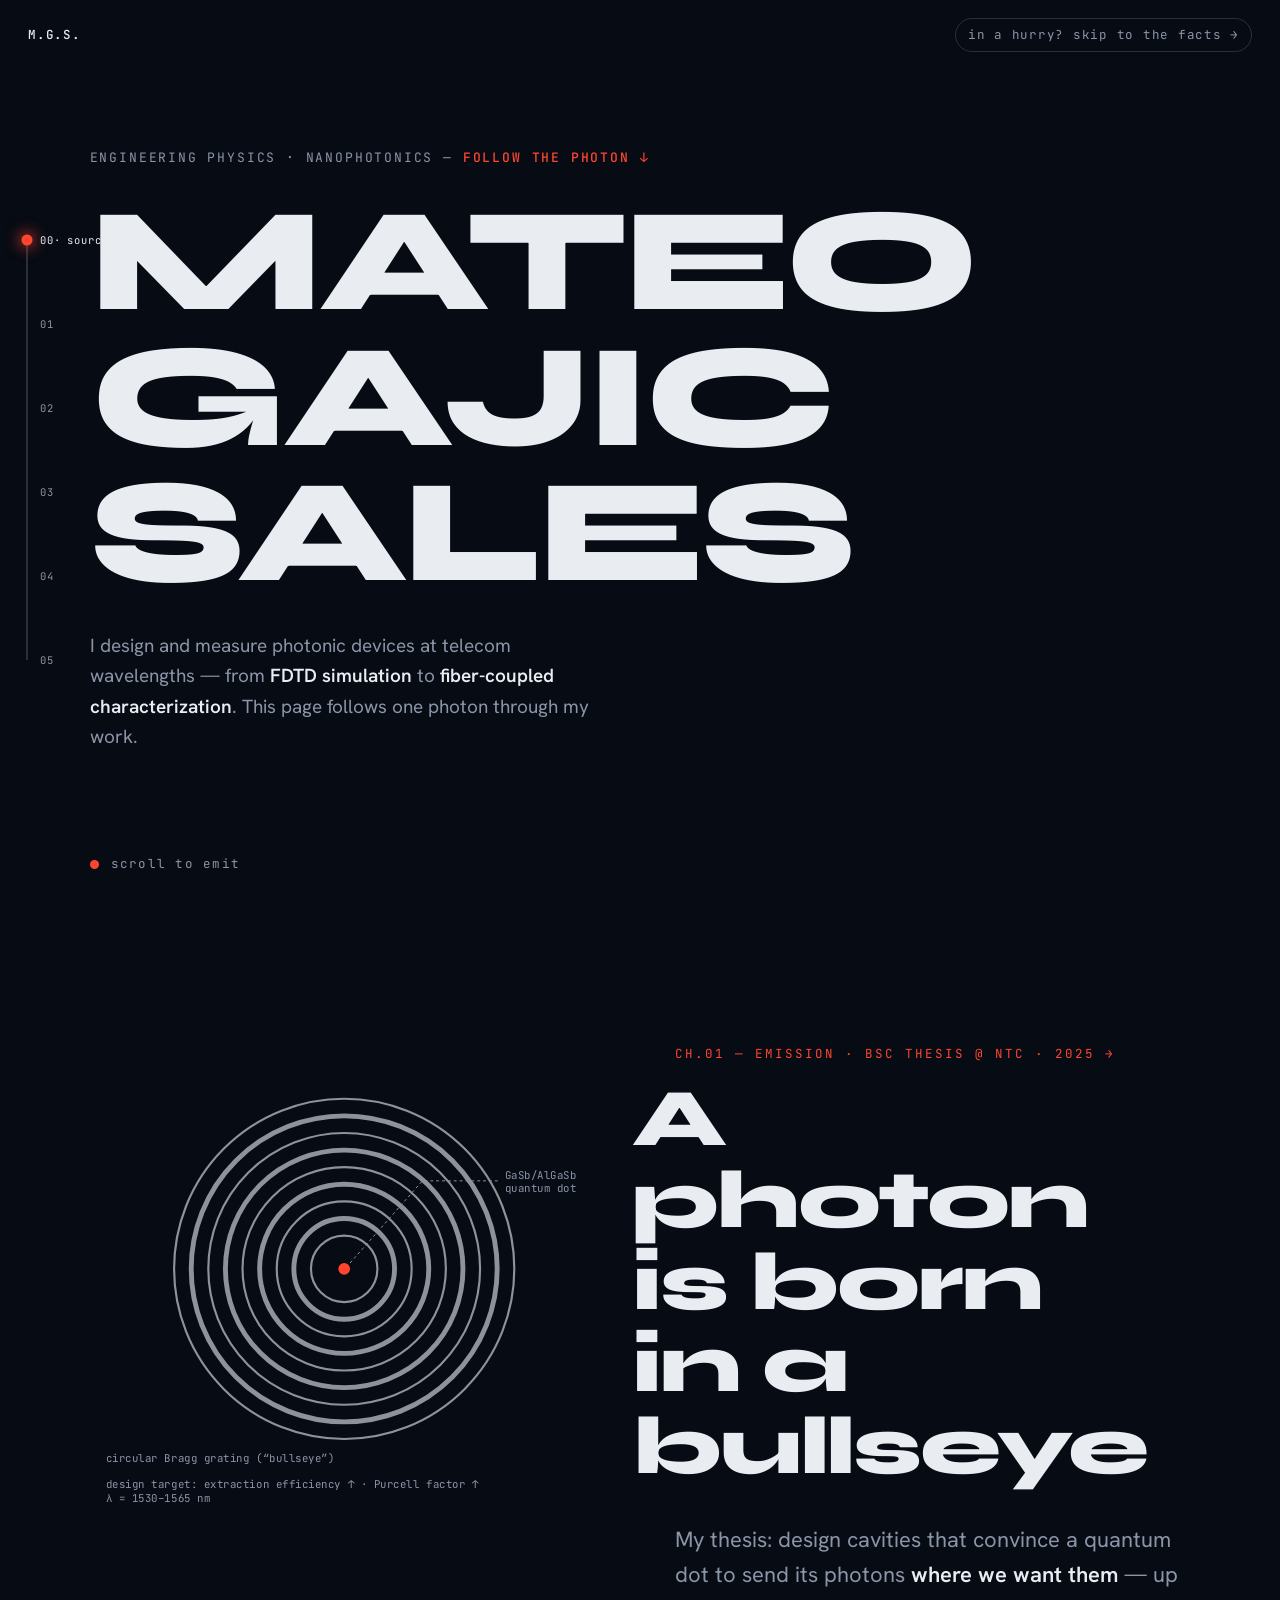
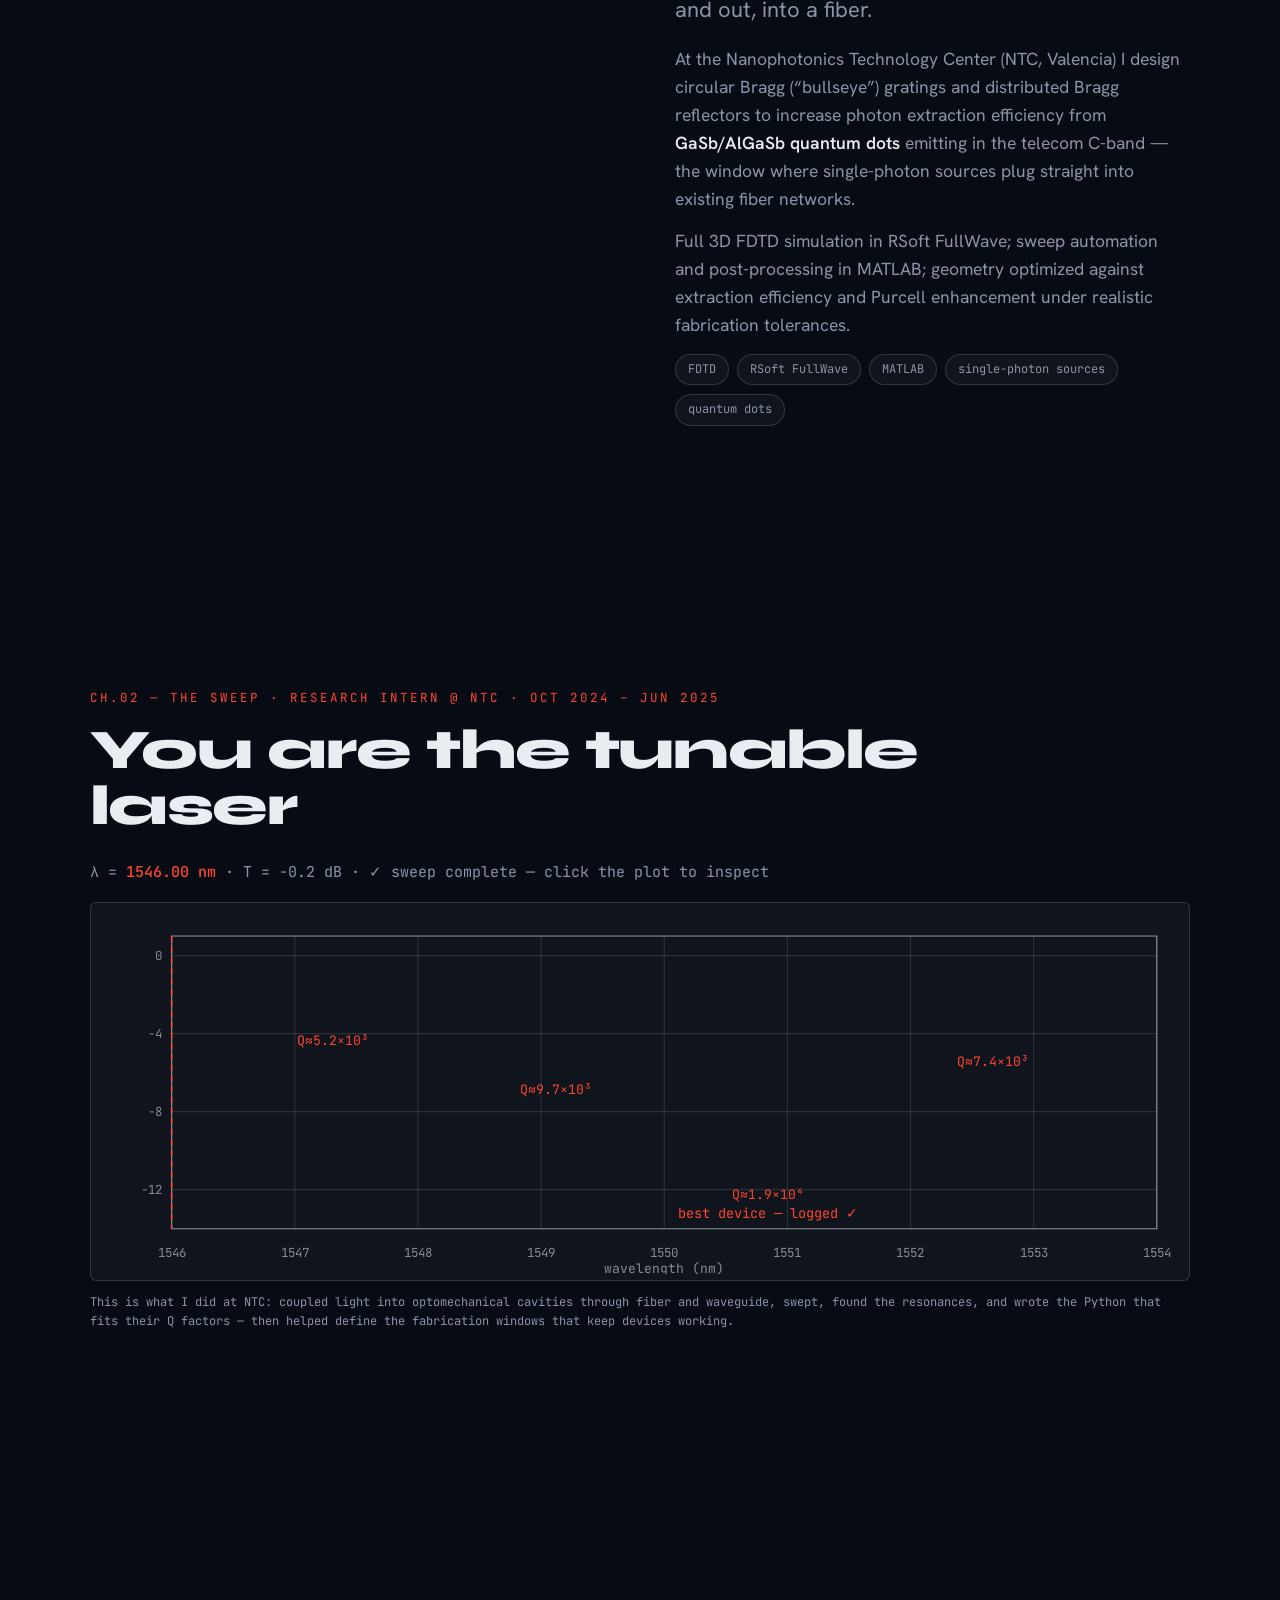
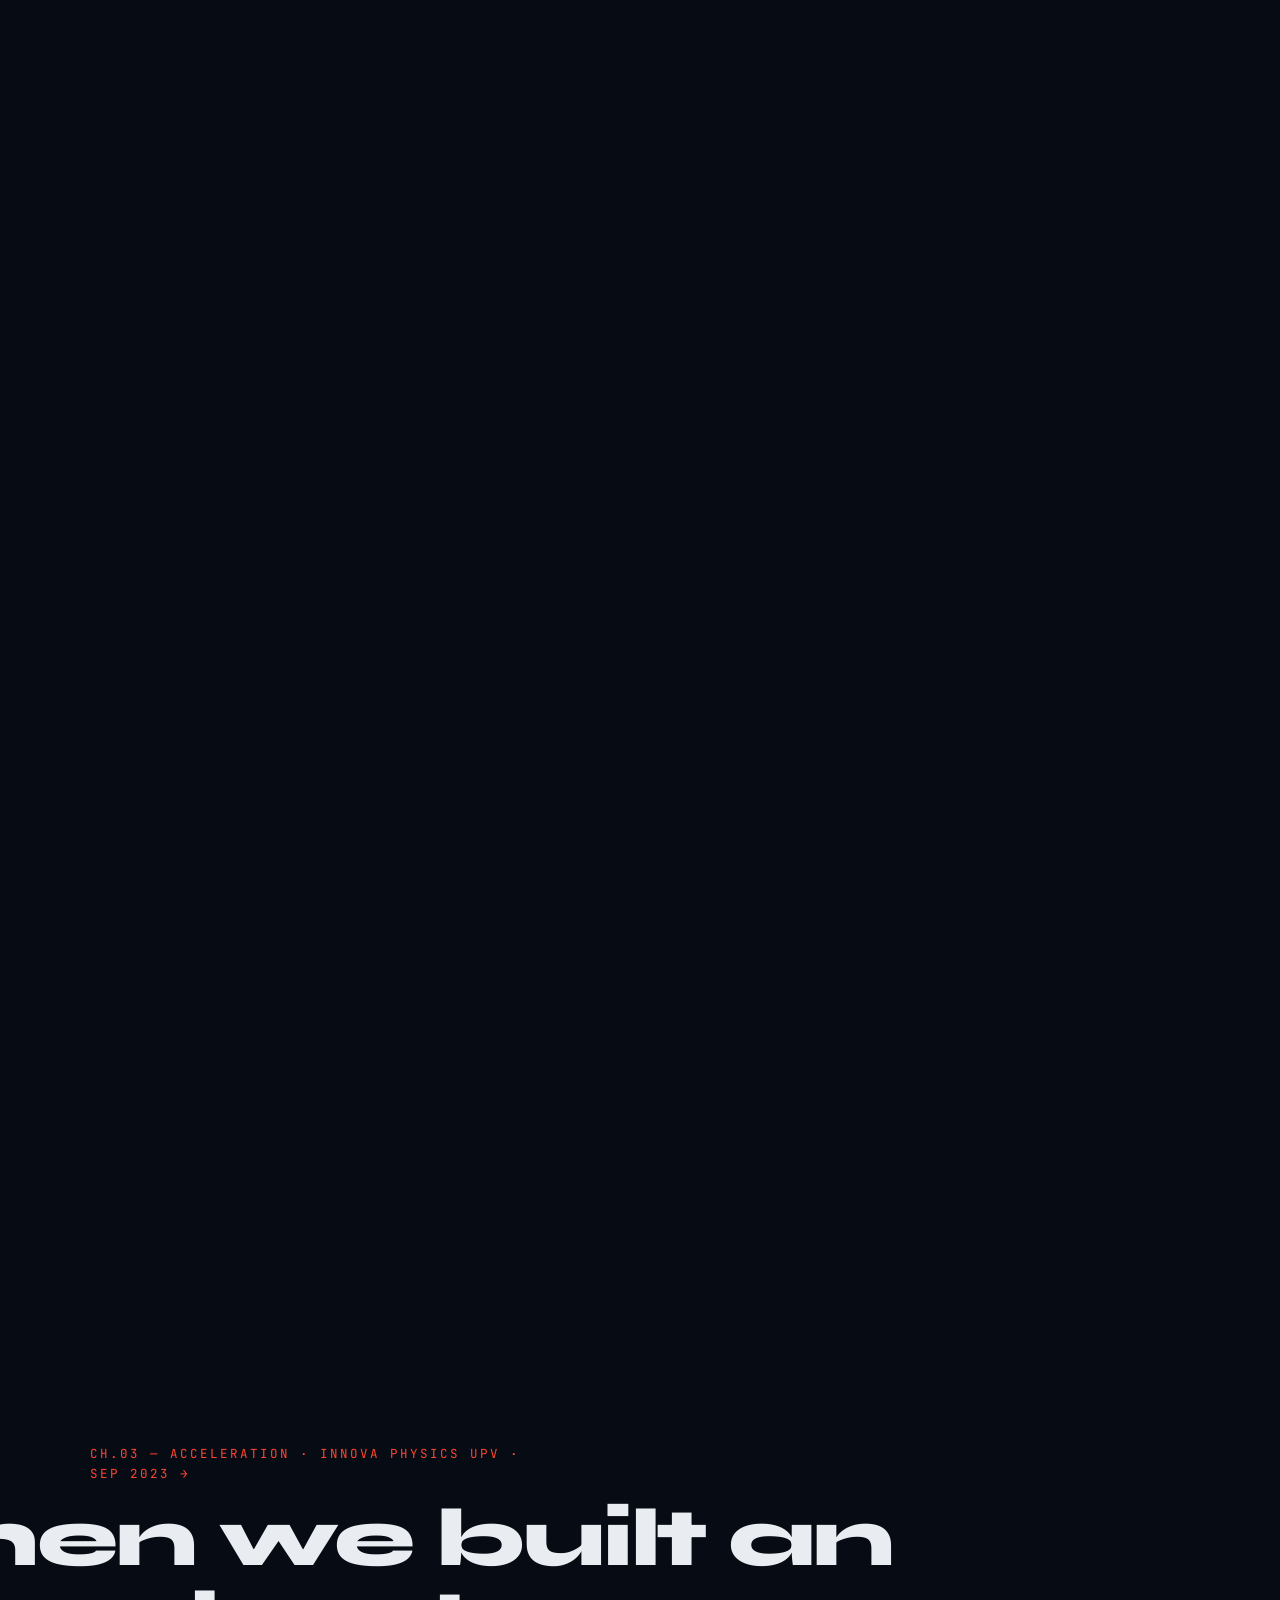
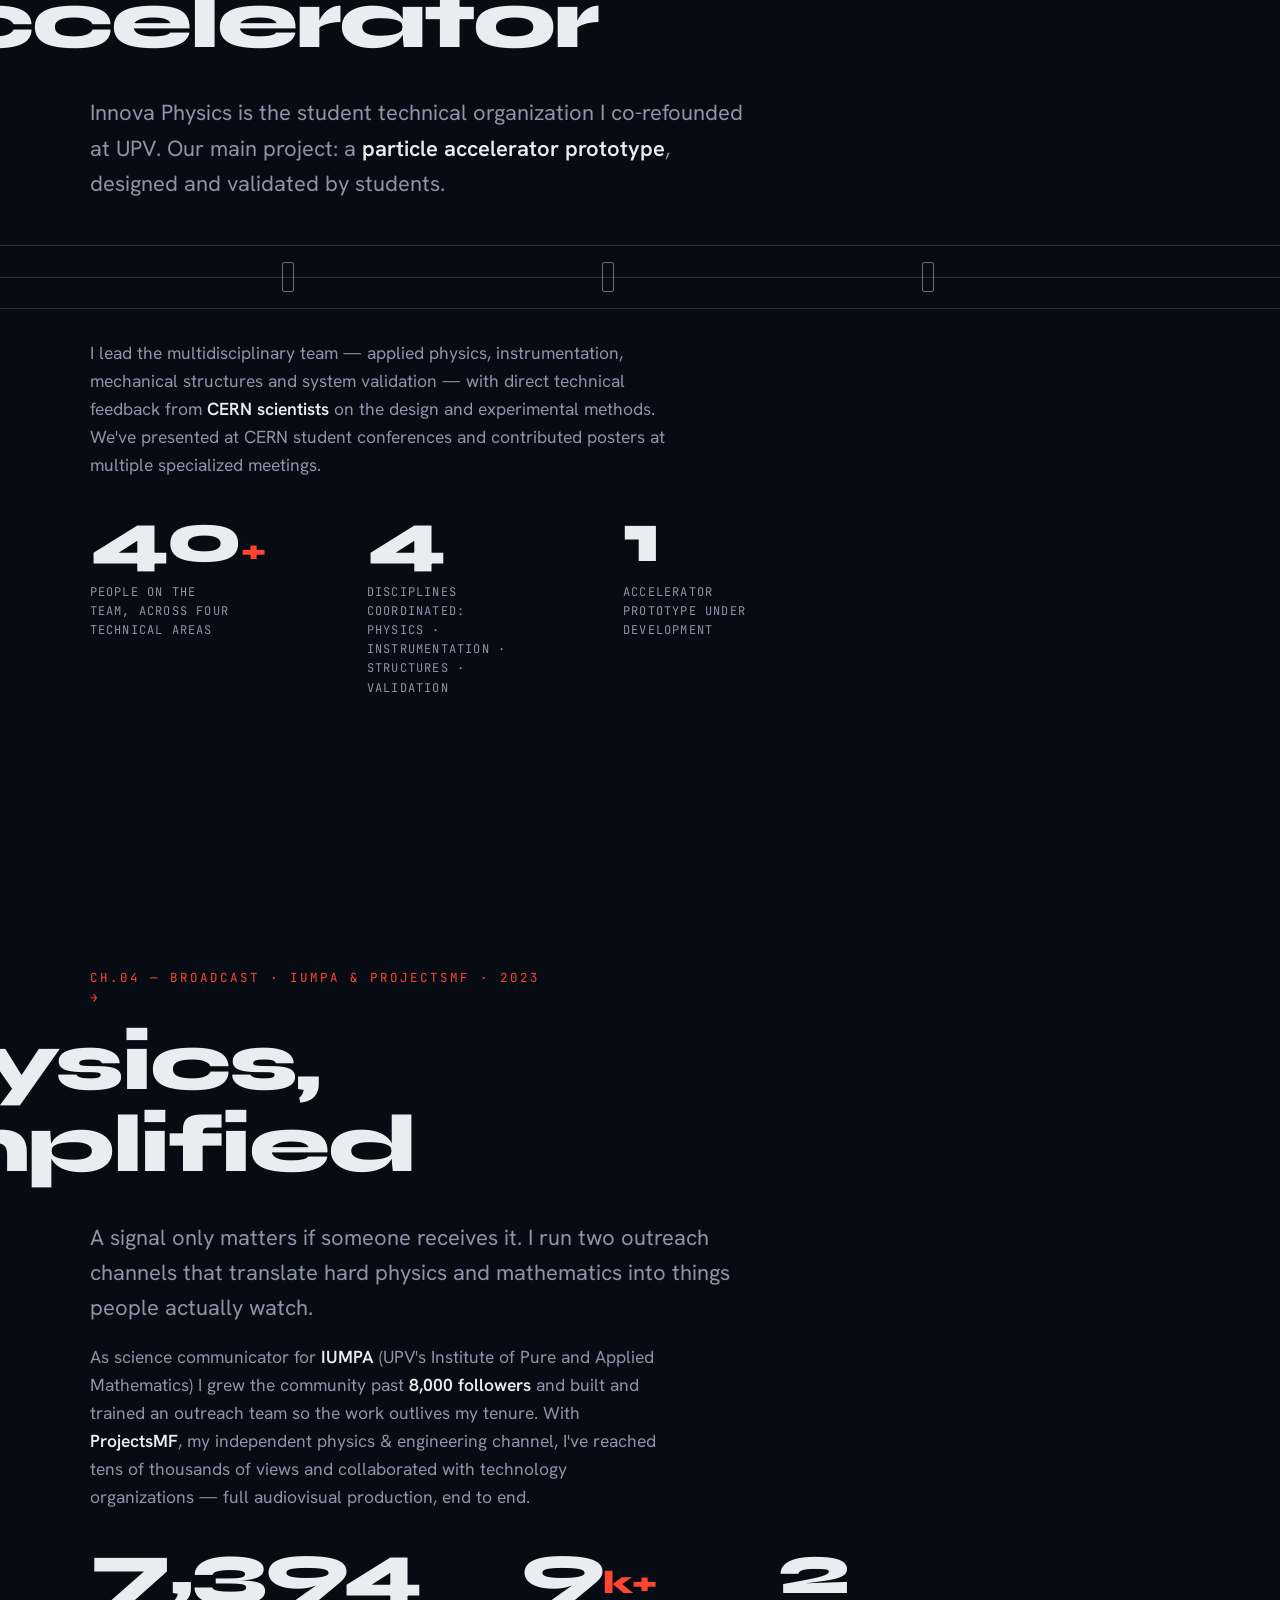
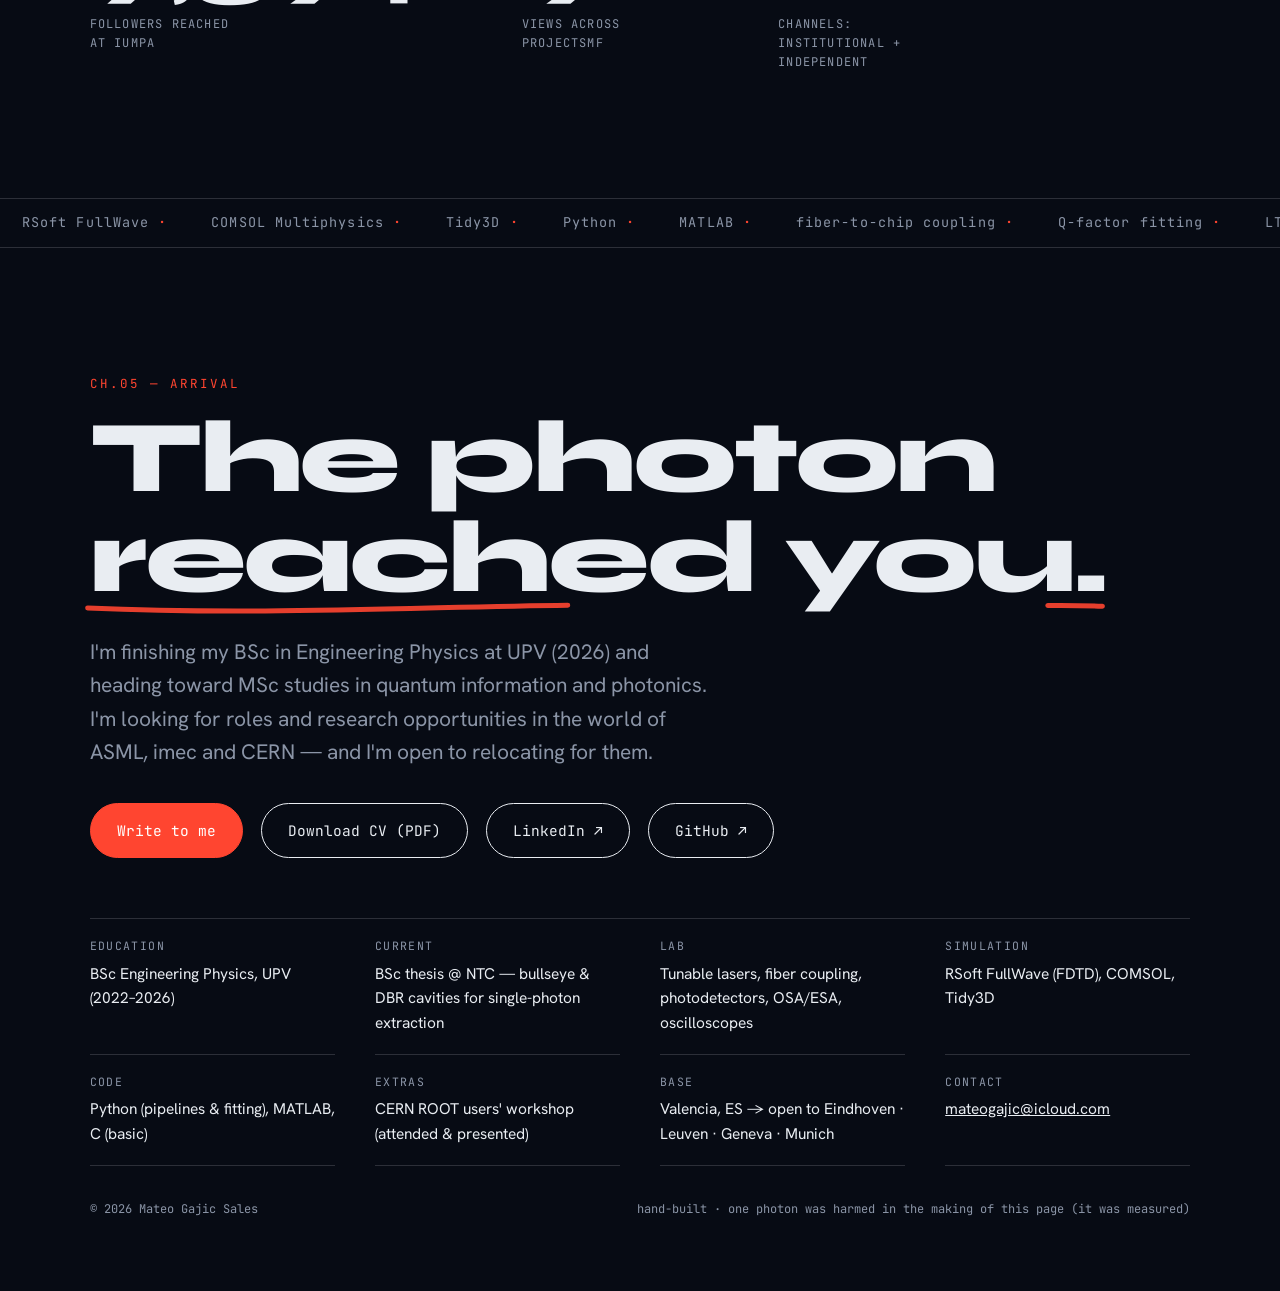
==== index.html @ 1c0eb789 "Add files via upload" ====
<!DOCTYPE html>
<html lang="en">
<head>
<meta charset="UTF-8">
<meta name="viewport" content="width=device-width, initial-scale=1.0">
<title>Mateo Gajic Sales — Follow the photon</title>
<meta name="description" content="Engineering Physics · Nanophotonics. A scroll journey through single-photon sources, optomechanical cavities and a student-built particle accelerator.">
<!-- hand-built by Mateo Gajic Sales. reading the source? hello — mateogajic@icloud.com -->
<meta name="theme-color" content="#070B14">
<!-- domain set to mateogajic.github.io. TODO: still need an og.png (1200x630) at the site root -->
<link rel="canonical" href="https://mateogajic.github.io/">
<meta property="og:title" content="Mateo Gajic Sales — Engineering Physics · Nanophotonics">
<meta property="og:description" content="Follow one photon through my work: single-photon sources at telecom wavelengths, optomechanical cavity characterization, and a student-built particle accelerator.">
<meta property="og:type" content="website">
<meta property="og:url" content="https://mateogajic.github.io/">
<meta property="og:image" content="https://mateogajic.github.io/og.png">
<meta name="twitter:card" content="summary_large_image">
<link rel="icon" href="data:image/svg+xml,%3Csvg xmlns='http://www.w3.org/2000/svg' viewBox='0 0 32 32'%3E%3Ccircle cx='16' cy='16' r='14' fill='none' stroke='%23FF4530' stroke-width='2'/%3E%3Ccircle cx='16' cy='16' r='8.5' fill='none' stroke='%23FF4530' stroke-width='2'/%3E%3Ccircle cx='16' cy='16' r='3' fill='%23FF4530'/%3E%3C/svg%3E">
<script type="application/ld+json">
{
  "@context": "https://schema.org",
  "@type": "Person",
  "name": "Mateo Gajic Sales",
  "jobTitle": "Engineering Physics student — Nanophotonics",
  "email": "mailto:mateogajic@icloud.com",
  "url": "https://mateogajic.github.io/",
  "address": {"@type": "PostalAddress", "addressLocality": "Valencia", "addressCountry": "ES"},
  "alumniOf": {"@type": "CollegeOrUniversity", "name": "Universitat Politècnica de València"},
  "affiliation": {"@type": "Organization", "name": "Nanophotonics Technology Center (NTC)"},
  "knowsAbout": ["nanophotonics", "single-photon sources", "FDTD simulation", "optomechanics", "quantum dots", "fiber optics"]
}
</script>
<link rel="preconnect" href="https://fonts.googleapis.com">
<link rel="preconnect" href="https://fonts.gstatic.com" crossorigin>
<link href="https://fonts.googleapis.com/css2?family=Syne:wght@500;700;800&family=Hanken+Grotesk:ital,wght@0,300;0,400;0,500;0,600;1,400&family=JetBrains+Mono:ital,wght@0,400;0,500;1,400&display=swap" rel="stylesheet">
<style>
:root{
  --display:'Syne',sans-serif;
  --body:'Hanken Grotesk',sans-serif;
  --mono:'JetBrains Mono',monospace;
  --ease:cubic-bezier(.22,.8,.24,1);
}
body{
  --bg:#070B14; --fg:#E9EDF2; --muted:#8B95A7;
  --accent:#FF4530; --wave:#6E93B8;
  --line:rgba(233,237,242,.16); --card:rgba(233,237,242,.04);
}
body[data-theme="light"]{
  --bg:#EDF0F3; --fg:#10141C; --muted:#5A6472;
  --accent:#E03A24; --wave:#22506E;
  --line:rgba(16,20,28,.16); --card:rgba(16,20,28,.035);
}
*{margin:0;padding:0;box-sizing:border-box}
html{scroll-behavior:smooth}
body{
  font-family:var(--body);
  background:var(--bg); color:var(--fg);
  font-size:17.5px; line-height:1.6;
  transition:background-color .9s ease, color .9s ease;
  overflow-x:hidden;
  -webkit-font-smoothing:antialiased;
}
::selection{background:var(--accent);color:#fff}
a{color:inherit}
:focus-visible{outline:2px solid var(--accent);outline-offset:3px;border-radius:2px}
.mono{font-family:var(--mono)}

/* ---------- fixed chrome ---------- */
.topbar{
  position:fixed;inset:0 0 auto 0;z-index:50;
  display:flex;justify-content:space-between;align-items:center;
  padding:18px 28px;
  font-family:var(--mono);font-size:12.5px;letter-spacing:.06em;
  mix-blend-mode:normal;
}
.topbar a{text-decoration:none;color:var(--muted)}
.topbar a:hover{color:var(--accent)}
.topbar .brand{color:var(--fg);font-weight:500}
.topbar .hurry{border:1px solid var(--line);padding:6px 12px;border-radius:99px;transition:border-color .3s}
.topbar .hurry:hover{border-color:var(--accent)}

/* photon progress rail */
.rail{
  position:fixed;left:26px;top:50%;transform:translateY(-50%);
  z-index:40;height:min(52vh,420px);width:2px;
  background:var(--line);
}
.rail .fill{position:absolute;top:0;left:0;width:100%;height:0%;background:var(--accent)}
.rail .photon{
  position:absolute;left:50%;top:0%;
  width:11px;height:11px;border-radius:50%;
  background:var(--accent);
  transform:translate(-50%,-50%);
  box-shadow:0 0 14px 3px color-mix(in srgb,var(--accent) 60%,transparent);
}
.rail .tick{
  position:absolute;left:14px;transform:translateY(-50%);
  font-family:var(--mono);font-size:10.5px;color:var(--muted);
  letter-spacing:.08em;white-space:nowrap;
  transition:color .3s;
  pointer-events:auto;
  display:flex;align-items:baseline;
}
.rail .tick .tick-label{
  display:inline-block;max-width:0;overflow:hidden;opacity:0;
  transition:max-width .35s var(--ease), opacity .25s;
}
.rail .tick:hover .tick-label,
.rail .tick.on .tick-label{max-width:170px;opacity:1}
.rail .tick.on{color:var(--fg)}
@media (max-width:900px){.rail{display:none}}

/* ---------- hero ---------- */
.hero{position:relative;min-height:100svh;display:flex;flex-direction:column;justify-content:center;overflow:hidden}
#waves{
  position:absolute;inset:0;width:100%;height:100%;display:block;
  -webkit-mask-image: radial-gradient(ellipse 62% 58% at 50% 44%, #000 22%, transparent 92%);
  mask-image: radial-gradient(ellipse 62% 58% at 50% 44%, #000 22%, transparent 92%);
}
.hero-inner{position:relative;z-index:2;padding:0 7vw;pointer-events:none}
.hero .eyebrow{
  font-family:var(--mono);font-size:13px;letter-spacing:.14em;text-transform:uppercase;
  color:var(--muted);padding-bottom:26px;
}
.hero .eyebrow b{color:var(--accent);font-weight:500}
.big-name{
  font-family:var(--display);font-weight:800;
  font-size:clamp(52px,11.5vw,168px);
  line-height:.92;letter-spacing:-.03em;
  text-transform:uppercase;
}
.big-name .word{display:block;overflow:hidden}
.big-name .word span{display:inline-block}
.marked{position:relative;display:inline-block}
.marked .mark{
  position:absolute;left:-1.5%;bottom:-0.1em;width:103%;height:0.26em;
  overflow:visible;pointer-events:none;
}
.marked .mark path{
  fill:none;stroke:var(--accent);stroke-width:5;stroke-linecap:round;stroke-linejoin:round;
  opacity:.9;
  stroke-dasharray:480;stroke-dashoffset:480;
  transition:stroke-dashoffset 1s var(--ease);
  vector-effect:non-scaling-stroke;
}
.marked.show .mark path{stroke-dashoffset:0}
@media (prefers-reduced-motion:reduce){
  .marked .mark path{transition:none;stroke-dashoffset:0}
}
.hero .sub{
  padding-top:30px;max-width:46ch;color:var(--muted);font-size:clamp(16px,1.6vw,19px);
  font-weight:400;
}
.hero .sub b{color:var(--fg);font-weight:600}
.scroll-cue{
  position:absolute;bottom:26px;left:7vw;z-index:2;
  font-family:var(--mono);font-size:12.5px;letter-spacing:.1em;color:var(--muted);
  display:flex;align-items:center;gap:12px;
}
.scroll-cue .pulse{width:9px;height:9px;border-radius:50%;background:var(--accent)}
@media (prefers-reduced-motion:no-preference){
  .big-name .word span{transform:translateY(115%) rotate(2deg);animation:riseup 1s var(--ease) forwards}
  .big-name .w2 span{animation-delay:.12s}
  .big-name .w3 span{animation-delay:.24s}
  @keyframes riseup{to{transform:none}}
  .hero .eyebrow,.hero .sub,.scroll-cue{opacity:0;animation:fadein 1s .55s ease forwards}
  @keyframes fadein{to{opacity:1}}
  .scroll-cue .pulse{animation:blink 1.6s ease infinite}
  @keyframes blink{0%,100%{opacity:1}50%{opacity:.25}}
}

/* ---------- chapters ---------- */
.chapter{position:relative;padding:16vh 7vw 14vh}
.chapter .eyebrow{
  font-family:var(--mono);font-size:12.5px;letter-spacing:.16em;text-transform:uppercase;
  color:var(--accent);padding-bottom:14px;
}
.chapter h2{
  font-family:var(--display);font-weight:800;
  font-size:clamp(38px,6.4vw,86px);
  line-height:1;letter-spacing:-.025em;
  padding-bottom:34px;max-width:14ch;
  will-change:transform;
}
.chapter .lede{font-size:clamp(18px,2vw,22px);max-width:56ch;padding-bottom:18px;font-weight:400}
.chapter p{max-width:58ch;color:var(--muted);padding-bottom:14px}
.chapter p b,.chapter .lede b{color:var(--fg);font-weight:600}
.chip{
  display:inline-block;font-family:var(--mono);font-size:12px;
  border:1px solid var(--line);border-radius:99px;
  padding:5px 12px;margin:0 8px 8px 0;color:var(--muted);
  background:var(--card);
}
.split{display:grid;grid-template-columns:1fr 1fr;gap:6vw;align-items:start}
.sticky-vis{position:sticky;top:12vh}
@media (max-width:900px){
  .split{grid-template-columns:1fr}
  .sticky-vis{position:static;padding-bottom:34px}
}

/* reveal on scroll */
.rv{opacity:0;transform:translateY(26px);transition:opacity .8s var(--ease),transform .8s var(--ease)}
.rv.in{opacity:1;transform:none}
@media (prefers-reduced-motion:reduce){.rv{opacity:1;transform:none;transition:none}}

/* ---------- ch01 bullseye ---------- */
.bullseye-wrap{position:relative;max-width:520px;margin:0 auto}
.bullseye-wrap svg{display:block;width:100%;height:auto}
.ring{fill:none;stroke:var(--fg);stroke-opacity:.6}
.qd{fill:var(--accent)}
.pulse-ring{fill:none;stroke:var(--accent);stroke-width:2;opacity:0}
.bl-label{font-family:var(--mono);font-size:11px;fill:var(--muted);letter-spacing:.05em}
.bl-lead{stroke:var(--muted);stroke-width:1;stroke-dasharray:3 3;fill:none}
@media (prefers-reduced-motion:no-preference){
  .qd{animation:qdpulse 2.6s ease infinite}
  @keyframes qdpulse{0%,100%{opacity:1}50%{opacity:.45}}
  .pulse-ring{animation:emit 2.6s ease-out infinite}
  .pulse-ring.p2{animation-delay:1.3s}
  @keyframes emit{0%{opacity:.9;transform:scale(.1)}100%{opacity:0;transform:scale(1.05)}}
  .pulse-ring{transform-origin:center;transform-box:fill-box}
}

/* ---------- ch02 sweep ---------- */
.sweep-scene{position:relative;height:260vh}
.sweep-sticky{position:sticky;top:0;height:100svh;display:flex;flex-direction:column;justify-content:center;padding:0 7vw}
.sweep-head .eyebrow{
  font-family:var(--mono);font-size:12.5px;letter-spacing:.16em;text-transform:uppercase;
  color:var(--accent);padding-bottom:14px;
}
.sweep-head h2{
  font-family:var(--display);font-weight:800;
  font-size:clamp(28px,4.6vw,56px);
  line-height:1;letter-spacing:-.025em;
  max-width:14ch;
}
.sweep-head{display:flex;justify-content:space-between;align-items:baseline;gap:20px;flex-wrap:wrap;padding-bottom:18px}
.sweep-frame{
  border:1px solid var(--line);
  background:var(--card);
  border-radius:6px;
  padding:14px 14px 6px;
}
#sweepsvg{display:block;width:100%;height:auto}
.sweep-readout{
  font-family:var(--mono);font-size:clamp(13px,1.5vw,15px);
  color:var(--muted);
}
.sweep-readout .rv2{color:var(--accent);font-weight:500}
.sweep-note{font-family:var(--mono);font-size:12px;color:var(--muted);padding-top:12px}
.qtag{font-family:var(--mono);font-size:11px;fill:var(--accent);opacity:0;transition:opacity .5s}
.qtag.show{opacity:1}
@media (max-width:900px){.sweep-scene{height:220vh}}

/* ---------- ch03 beamline ---------- */
.beamline{
  position:relative;
  width:100vw;left:50%;right:50%;margin-left:-50vw;margin-right:-50vw;
  height:64px;border-top:1px solid var(--line);border-bottom:1px solid var(--line);
  margin-top:26px;margin-bottom:30px;overflow:hidden;
}
.beam-axis{position:absolute;top:50%;left:0;right:0;height:1px;background:var(--line)}
.cavity{position:absolute;top:50%;transform:translateY(-50%);width:12px;height:30px;border:1px solid var(--muted);border-radius:2px;opacity:.7}
.pdot{position:absolute;top:50%;left:-3%;width:8px;height:8px;border-radius:50%;background:var(--accent);transform:translateY(-50%);box-shadow:0 0 10px 2px color-mix(in srgb,var(--accent) 55%,transparent)}
@media (prefers-reduced-motion:no-preference){
  .pdot{animation:accel 3.2s cubic-bezier(.6,0,.9,.4) infinite}
  .pdot.d2{animation-delay:1.05s}.pdot.d3{animation-delay:2.1s}
  @keyframes accel{0%{left:-3%;opacity:0}8%{opacity:1}96%{opacity:1}100%{left:103%;opacity:0}}
}
.stats{display:flex;gap:8vw;flex-wrap:wrap;padding-top:10px}
.stat .num{
  font-family:var(--display);font-weight:800;
  font-size:clamp(40px,5.6vw,72px);letter-spacing:-.02em;line-height:1;
}
.stat .num .unit{font-size:.45em;color:var(--accent)}
.stat .lbl{font-family:var(--mono);font-size:12px;letter-spacing:.1em;text-transform:uppercase;color:var(--muted);padding-top:8px;max-width:22ch}

/* ---------- ch04 broadcast ---------- */
.broadcast{position:relative;overflow:hidden}
.bc-rings{position:absolute;right:-12vw;top:50%;transform:translateY(-50%);width:60vw;max-width:760px;aspect-ratio:1;pointer-events:none;opacity:.5}
.bc-rings i{position:absolute;inset:0;border:1px solid var(--wave);border-radius:50%;opacity:0}
@media (prefers-reduced-motion:no-preference){
  .bc-rings i{animation:bcast 5.5s linear infinite}
  .bc-rings i:nth-child(2){animation-delay:1.4s}
  .bc-rings i:nth-child(3){animation-delay:2.8s}
  .bc-rings i:nth-child(4){animation-delay:4.2s}
  @keyframes bcast{0%{transform:scale(.12);opacity:.85}100%{transform:scale(1);opacity:0}}
}

/* ---------- marquee ---------- */
.marquee{
  border-top:1px solid var(--line);border-bottom:1px solid var(--line);
  overflow:hidden;white-space:nowrap;
  font-family:var(--mono);font-size:13.5px;letter-spacing:.08em;color:var(--muted);
  padding:13px 0;
}
.marquee .track{display:inline-block;padding-right:0}
.marquee span{margin:0 22px}
.marquee b{color:var(--accent);font-weight:500}
@media (prefers-reduced-motion:no-preference){
  .marquee .track{animation:slide 36s linear infinite}
  @keyframes slide{to{transform:translateX(-50%)}}
}

/* ---------- arrival ---------- */
.arrival{min-height:100svh;display:flex;flex-direction:column;justify-content:center;padding:14vh 7vw 8vh}
.arrival .eyebrow{
  font-family:var(--mono);font-size:12.5px;letter-spacing:.16em;text-transform:uppercase;
  color:var(--accent);padding-bottom:14px;
}
.arrival h2{
  font-family:var(--display);font-weight:800;
  font-size:clamp(42px,8vw,110px);line-height:.98;letter-spacing:-.03em;
  padding-bottom:26px;max-width:12ch;
}
.arrival h2 em{font-style:normal}
.arrival .lede{color:var(--muted);max-width:52ch;padding-bottom:34px;font-size:clamp(17px,1.9vw,21px)}
.cta-row{display:flex;gap:18px;flex-wrap:wrap;align-items:center;padding-bottom:60px}
.btn{
  font-family:var(--mono);font-size:14.5px;text-decoration:none;
  padding:15px 26px;border-radius:99px;
  border:1px solid var(--fg);
  transition:transform .25s var(--ease),background .25s,color .25s,border-color .25s;
}
.btn.primary{background:var(--accent);border-color:var(--accent);color:#fff}
.btn:hover{transform:translateY(-3px)}
.btn.primary:hover{background:var(--fg);border-color:var(--fg);color:var(--bg)}
.btn.ghost:hover{border-color:var(--accent);color:var(--accent)}
.facts{
  display:grid;grid-template-columns:repeat(auto-fit,minmax(230px,1fr));
  gap:0 40px;border-top:1px solid var(--line);
}
.fact{padding:18px 0;border-bottom:1px solid var(--line)}
.fact dt{font-family:var(--mono);font-size:11.5px;letter-spacing:.12em;text-transform:uppercase;color:var(--muted);padding-bottom:6px}
.fact dd{font-size:15.5px}
.foot{
  display:flex;justify-content:space-between;gap:16px;flex-wrap:wrap;
  font-family:var(--mono);font-size:12px;color:var(--muted);
  padding-top:34px;
}

/* ---------- figures gallery ---------- */
.figgrid{display:grid;grid-template-columns:repeat(auto-fit,minmax(270px,1fr));gap:28px;padding-top:8px}
.figcard{border:1px solid var(--line);background:var(--card);border-radius:6px;overflow:hidden}
.figimg{position:relative;aspect-ratio:4/3;overflow:hidden;
  background:repeating-linear-gradient(45deg,transparent,transparent 9px,var(--line) 9px,var(--line) 10px)}
.figimg img{width:100%;height:100%;object-fit:cover;display:block}
.figimg .fig-ph{
  position:absolute;inset:0;display:flex;align-items:center;justify-content:center;
  text-align:center;padding:16px;opacity:0;pointer-events:none;
  font-family:var(--mono);font-size:11.5px;line-height:1.7;color:var(--muted);
}
.figimg.empty img{display:none}
.figimg.empty .fig-ph{opacity:1}
.figcard figcaption{font-family:var(--mono);font-size:12px;color:var(--muted);padding:12px 14px;line-height:1.6}
.figcard figcaption b{color:var(--fg);font-weight:500}

/* ---------- sweep extras ---------- */
.bestlog{font-family:var(--mono);font-size:11.5px;fill:var(--accent);opacity:0;transition:opacity .6s}
.bestlog.show{opacity:1}
#sweepsvg.done{cursor:crosshair}

/* ---------- tilt ---------- */
.bullseye-wrap{transition:transform .35s var(--ease);will-change:transform}
</style>
</head>
<body data-theme="dark">

<div class="topbar">
  <a class="brand" href="#top">M.G.S.</a>
  <a class="hurry" href="#arrival">in a hurry? skip to the facts →</a>
</div>

<div class="rail" aria-hidden="true">
  <div class="fill" id="railfill"></div>
  <div class="photon" id="railphoton"></div>
  <span class="tick" data-tick="0" style="top:0%">00<span class="tick-label"> · source</span></span>
  <span class="tick" data-tick="1" style="top:20%">01<span class="tick-label"> · emission</span></span>
  <span class="tick" data-tick="2" style="top:40%">02<span class="tick-label"> · the sweep</span></span>
  <span class="tick" data-tick="3" style="top:60%">03<span class="tick-label"> · acceleration</span></span>
  <span class="tick" data-tick="4" style="top:80%">04<span class="tick-label"> · broadcast</span></span>
  <span class="tick" data-tick="5" style="top:100%">05<span class="tick-label"> · arrival</span></span>
</div>

<!-- ============ 00 · SOURCE ============ -->
<section class="hero" id="top" data-theme="dark" data-ch="0">
  <canvas id="waves" aria-hidden="true"></canvas>
  <div class="hero-inner">
    <p class="eyebrow">Engineering Physics · Nanophotonics — <b>follow the photon ↓</b></p>
    <h1 class="big-name" aria-label="Mateo Gajic Sales">
      <span class="word w1"><span>Mateo</span></span>
      <span class="word w2"><span>Gajic</span></span>
      <span class="word w3"><span>Sales</span></span>
    </h1>
    <p class="sub">
      I design and measure photonic devices at telecom wavelengths — from <b>FDTD simulation</b>
      to <b>fiber-coupled characterization</b>. This page follows one photon through my work.
    </p>
  </div>
  <div class="scroll-cue"><span class="pulse"></span> scroll to emit</div>
</section>

<!-- ============ 01 · EMISSION ============ -->
<section class="chapter" data-theme="dark" data-ch="1" id="emission">
  <div class="split">
    <div class="sticky-vis rv">
      <div class="bullseye-wrap">
        <svg viewBox="0 0 520 490" role="img" aria-label="Schematic of a bullseye cavity: concentric Bragg rings around a central quantum dot, emitting pulses.">
          <g id="rings"></g>
          <circle class="pulse-ring" cx="260" cy="230" r="170"/>
          <circle class="pulse-ring p2" cx="260" cy="230" r="170"/>
          <circle class="qd" cx="260" cy="230" r="6"/>
          <path class="bl-lead" d="M266,224 L340,140 L420,140"/>
          <text class="bl-label" x="424" y="138"><tspan x="424" dy="0">GaSb/AlGaSb</tspan><tspan x="424" dy="13">quantum dot</tspan></text>
          <text class="bl-label" x="16" y="428">circular Bragg grating (“bullseye”)</text>
          <text class="bl-label" x="16" y="454"><tspan x="16" dy="0">design target: extraction efficiency ↑ · Purcell factor ↑</tspan><tspan x="16" dy="14">λ = 1530–1565 nm</tspan></text>
        </svg>
      </div>
    </div>
    <div>
      <p class="eyebrow rv">CH.01 — Emission · BSc thesis @ NTC · 2025 →</p>
      <h2 class="rv kin">A photon is born in a bullseye</h2>
      <p class="lede rv">
        My thesis: design cavities that convince a quantum dot to send its photons
        <b>where we want them</b> — up and out, into a fiber.
      </p>
      <p class="rv">
        At the Nanophotonics Technology Center (NTC, Valencia) I design circular Bragg
        (“bullseye”) gratings and distributed Bragg reflectors to increase photon extraction
        efficiency from <b>GaSb/AlGaSb quantum dots</b> emitting in the telecom C-band —
        the window where single-photon sources plug straight into existing fiber networks.
      </p>
      <p class="rv">
        Full 3D FDTD simulation in RSoft FullWave; sweep automation and post-processing in
        MATLAB; geometry optimized against extraction efficiency and Purcell enhancement
        under realistic fabrication tolerances.
      </p>
      <div class="rv">
        <span class="chip">FDTD</span><span class="chip">RSoft FullWave</span><span class="chip">MATLAB</span><span class="chip">single-photon sources</span><span class="chip">quantum dots</span>
      </div>
    </div>
  </div>
</section>

<!-- ============ 02 · THE SWEEP ============ -->
<div class="sweep-scene" data-theme="light" data-ch="2" id="sweep">
  <div class="sweep-sticky">
    <div class="sweep-head">
      <div>
        <p class="eyebrow">CH.02 — The sweep · Research intern @ NTC · Oct 2024 – Jun 2025</p>
        <h2 style="padding-bottom:6px">You are the tunable laser</h2>
      </div>
      <div class="sweep-readout" id="sweepreadout">scroll to sweep λ across the C-band</div>
    </div>
    <div class="sweep-frame">
      <svg id="sweepsvg" viewBox="0 0 900 300" role="img" aria-label="Transmission spectrum being swept by a laser as you scroll. Dips mark optical resonances with their quality factors."></svg>
    </div>
    <p class="sweep-note">
      This is what I did at NTC: coupled light into optomechanical cavities through fiber and waveguide,
      swept, found the resonances, and wrote the Python that fits their Q factors — then helped define
      the fabrication windows that keep devices working.
    </p>
  </div>
</div>

<!-- ============ 03 · ACCELERATION ============ -->
<section class="chapter" data-theme="light" data-ch="3" id="acceleration">
  <p class="eyebrow rv">CH.03 — Acceleration · Innova Physics UPV · Sep 2023 →</p>
  <h2 class="rv kin">Then we built an accelerator</h2>
  <p class="lede rv">
    Innova Physics is the student technical organization I co-refounded at UPV. Our main project:
    a <b>particle accelerator prototype</b>, designed and validated by students.
  </p>
  <div class="beamline rv" aria-hidden="true">
    <div class="beam-axis"></div>
    <div class="cavity" style="left:22%"></div>
    <div class="cavity" style="left:47%"></div>
    <div class="cavity" style="left:72%"></div>
    <div class="pdot"></div><div class="pdot d2"></div><div class="pdot d3"></div>
  </div>
  <p class="rv">
    I lead the multidisciplinary team — applied physics, instrumentation, mechanical structures and
    system validation — with direct technical feedback from <b>CERN scientists</b> on the design and
    experimental methods. We've presented at CERN student conferences and contributed posters at
    multiple specialized meetings.
  </p>
  <div class="stats">
    <div class="stat rv"><div class="num"><span data-count="40">0</span><span class="unit">+</span></div><div class="lbl">people on the team, across four technical areas</div></div>
    <div class="stat rv"><div class="num"><span data-count="4">0</span></div><div class="lbl">disciplines coordinated: physics · instrumentation · structures · validation</div></div>
    <div class="stat rv"><div class="num"><span data-count="1">0</span></div><div class="lbl">accelerator prototype under development</div></div>
  </div>
</section>

<!-- ============ 04 · BROADCAST ============ -->
<section class="chapter broadcast" data-theme="dark" data-ch="4" id="broadcast">
  <div class="bc-rings" aria-hidden="true"><i></i><i></i><i></i><i></i></div>
  <p class="eyebrow rv">CH.04 — Broadcast · IUMPA &amp; ProjectsMF · 2023 →</p>
  <h2 class="rv kin">Physics, amplified</h2>
  <p class="lede rv">
    A signal only matters if someone receives it. I run two outreach channels that translate
    hard physics and mathematics into things people actually watch.
  </p>
  <p class="rv">
    As science communicator for <b>IUMPA</b> (UPV's Institute of Pure and Applied Mathematics) I grew
    the community past <b>8,000 followers</b> and built and trained an outreach team so the work
    outlives my tenure. With <b>ProjectsMF</b>, my independent physics &amp; engineering channel, I've
    reached tens of thousands of views and collaborated with technology organizations — full
    audiovisual production, end to end.
  </p>
  <div class="stats">
    <div class="stat rv"><div class="num"><span data-count="8000">0</span></div><div class="lbl">followers reached at IUMPA</div></div>
    <div class="stat rv"><div class="num"><span data-count="10">0</span><span class="unit">k+</span></div><div class="lbl">views across ProjectsMF</div></div>
    <div class="stat rv"><div class="num"><span data-count="2">0</span></div><div class="lbl">channels: institutional + independent</div></div>
  </div>
</section>

<div class="marquee" data-theme="dark" aria-hidden="true">
  <div class="track" id="mtrack">
    <span>RSoft FullWave <b>·</b></span><span>COMSOL Multiphysics <b>·</b></span><span>Tidy3D <b>·</b></span><span>Python <b>·</b></span><span>MATLAB <b>·</b></span><span>fiber-to-chip coupling <b>·</b></span><span>Q-factor fitting <b>·</b></span><span>LTspice <b>·</b></span><span>LaTeX <b>·</b></span><span>ES native <b>·</b></span><span>EN fluent <b>·</b></span><span>FR intermediate <b>·</b></span>
  </div>
</div>

<!-- ============ 05 · ARRIVAL ============ -->
<section class="arrival" data-theme="dark" data-ch="5" id="arrival">
  <p class="eyebrow rv">CH.05 — Arrival</p>
  <h2 class="rv">The photon <em class="marked" id="mark-reached">reached you.<svg class="mark" viewBox="0 0 460 30" preserveAspectRatio="none" aria-hidden="true"><path d="M6,18 C110,30 210,6 300,18 C350,25 410,12 452,16"/></svg></em></h2>
  <p class="lede rv">
    I'm finishing my BSc in Engineering Physics at UPV (2026) and heading toward MSc studies in
    quantum information and photonics. I'm looking for roles and research opportunities in the
    world of ASML, imec and CERN — and I'm open to relocating for them.
  </p>
  <div class="cta-row rv">
    <a class="btn primary" href="mailto:mateogajic@icloud.com">Write to me</a>
    <a class="btn ghost" href="cv/Mateo_Gajic_Sales_CV.pdf" download data-todo="cv">Download CV (PDF)</a>
    <a class="btn ghost" href="www.linkedin.com/in/mateo-gajic-sales" data-todo="linkedin">LinkedIn ↗</a>
    <a class="btn ghost" href="https://github.com/mateogajic" data-todo="github">GitHub ↗</a>
  </div>
  <dl class="facts rv">
    <div class="fact"><dt>Education</dt><dd>BSc Engineering Physics, UPV (2022–2026)</dd></div>
    <div class="fact"><dt>Current</dt><dd>BSc thesis @ NTC — bullseye &amp; DBR cavities for single-photon extraction</dd></div>
    <div class="fact"><dt>Lab</dt><dd>Tunable lasers, fiber coupling, photodetectors, OSA/ESA, oscilloscopes</dd></div>
    <div class="fact"><dt>Simulation</dt><dd>RSoft FullWave (FDTD), COMSOL, Tidy3D</dd></div>
    <div class="fact"><dt>Code</dt><dd>Python (pipelines &amp; fitting), MATLAB, C (basic)</dd></div>
    <div class="fact"><dt>Extras</dt><dd>CERN ROOT users' workshop (attended &amp; presented)</dd></div>
    <div class="fact"><dt>Base</dt><dd>Valencia, ES → open to Eindhoven · Leuven · Geneva · Munich</dd></div>
    <div class="fact"><dt>Contact</dt><dd><a href="mailto:mateogajic@icloud.com">mateogajic@icloud.com</a></dd></div>
  </dl>
  <div class="foot">
    <span>© 2026 Mateo Gajic Sales</span>
    <span>hand-built · one photon was harmed in the making of this page (it was measured)</span>
  </div>
</section>

<script>
(function(){
  "use strict";
  var reduced = window.matchMedia('(prefers-reduced-motion: reduce)').matches;

  /* ---------- theme switching ---------- */
  var themed = document.querySelectorAll('[data-theme]');
  var themeIO = new IntersectionObserver(function(entries){
    entries.forEach(function(en){
      if (en.isIntersecting){
        document.body.setAttribute('data-theme', en.target.getAttribute('data-theme'));
      }
    });
  }, {rootMargin:'-45% 0px -45% 0px'});
  themed.forEach(function(s){ if (s !== document.body) themeIO.observe(s); });

  /* ---------- reveal on scroll ---------- */
  var rvIO = new IntersectionObserver(function(entries){
    entries.forEach(function(en){
      if (en.isIntersecting){
        en.target.classList.add('in');
        var m = en.target.querySelector && en.target.querySelector('.marked');
        if (m) setTimeout(function(){ m.classList.add('show'); }, 420);
        rvIO.unobserve(en.target);
      }
    });
  }, {rootMargin:'0px 0px -12% 0px'});
  document.querySelectorAll('.rv').forEach(function(e){ rvIO.observe(e); });

  /* ---------- photon rail ---------- */
  var fill = document.getElementById('railfill');
  var photon = document.getElementById('railphoton');
  var ticks = document.querySelectorAll('.rail .tick');
  var chSections = Array.prototype.slice.call(document.querySelectorAll('[data-ch]'));
  // Anchor each chapter to its actual visible "CH.0X" label, not the section box —
  // sections have top padding before the label appears, and that padding differs by
  // chapter type, which threw off timing. Exception: ch02's label lives inside a
  // position:sticky element, so its rect.top freezes at 0 once pinned and can't be used
  // as a stable document-space reference — we anchor that one to its outer (non-sticky)
  // wrapper instead.
  var anchors = chSections.map(function(s, i){
    return (i === 2) ? s : (s.querySelector('.eyebrow') || s);
  });
  function railUpdate(){
    updateActiveChapter();
  }
  // Positions the dot and highlights the active tick using progress *between chapter
  // anchors* rather than raw page-scroll percentage. The ticks sit at even 20%
  // intervals (one per chapter), but the document distance between chapters is very
  // uneven (ch02's sweep container alone is 260vh) — so the dot's speed along each
  // segment is weighted by that segment's real scroll distance, meaning it reaches each
  // tick exactly when that chapter's label crosses the viewport's center, regardless of
  // how much scroll that chapter actually takes.
  function updateActiveChapter(){
    var mid = window.innerHeight * 0.5;
    var maxScroll = Math.max(1, document.documentElement.scrollHeight - window.innerHeight);
    var n = anchors.length;
    var scrollY = window.scrollY;

    // Trigger scroll position for each chapter: the scrollY at which its label would
    // sit exactly at viewport center. The two ends are forced (0 for the very top,
    // maxScroll for the very bottom) instead of relying on wherever the first/last
    // label happens to sit — this makes the curve pass exactly through 0% and 100%
    // by construction, so the dot's motion is continuous with no snap at either edge.
    var triggers = anchors.map(function(el, i){
      if (i === 0) return 0;
      if (i === n - 1) return maxScroll;
      return (el.getBoundingClientRect().top + scrollY) - mid;
    });

    var idx = 0;
    for (var i = 0; i < n; i++){ if (triggers[i] <= scrollY) idx = i; }

    var ch = chSections[idx].getAttribute('data-ch');
    ticks.forEach(function(t){ t.classList.toggle('on', t.getAttribute('data-tick') === ch); });

    var curTop = triggers[idx];
    var nextTop = (idx < n-1) ? triggers[idx+1] : maxScroll;
    var span = Math.max(1, nextTop - curTop);
    var frac = Math.max(0, Math.min(1, (scrollY - curTop) / span));
    var pct = Math.max(0, Math.min(100, ((idx + frac) / (n - 1)) * 100));
    fill.style.height = pct + '%';
    photon.style.top = pct + '%';
  }

  /* ---------- hero wave canvas ---------- */
  var cv = document.getElementById('waves');
  var ctx = cv.getContext('2d');
  var ripples = [];
  var lastSpawn = 0, lastPointer = 0;
  var running = true, dpr = Math.min(window.devicePixelRatio || 1, 2);

  function resize(){
    var r = cv.getBoundingClientRect();
    cv.width = r.width * dpr; cv.height = r.height * dpr;
    ctx.setTransform(dpr,0,0,dpr,0,0);
  }
  resize();
  window.addEventListener('resize', resize);

  function spawn(x, y, hot){
    ripples.push({x:x, y:y, r:2, v:hot?2.2:1.4, a:hot?.75:.5, hot:!!hot});
    if (ripples.length > 46) ripples.shift();
  }
  function waveColor(a, hot){
    var light = document.body.getAttribute('data-theme') === 'light';
    if (hot) return 'rgba(255,69,48,' + a + ')';
    return light ? 'rgba(34,80,110,' + a + ')' : 'rgba(110,147,184,' + a + ')';
  }
  function frame(t){
    if (!running){ requestAnimationFrame(frame); return; }
    var r = cv.getBoundingClientRect();
    ctx.clearRect(0,0,r.width,r.height);
    if (!reduced && t - lastSpawn > 2200){
      spawn(Math.random()*r.width, Math.random()*r.height*0.9, false);
      lastSpawn = t;
    }
    for (var i = ripples.length-1; i >= 0; i--){
      var p = ripples[i];
      p.r += p.v; p.a *= 0.985;
      if (p.a < 0.01){ ripples.splice(i,1); continue; }
      ctx.beginPath();
      ctx.arc(p.x, p.y, p.r, 0, Math.PI*2);
      ctx.strokeStyle = waveColor(p.a.toFixed(3), p.hot);
      ctx.lineWidth = p.hot ? 1.25 : 1.1;
      ctx.stroke();
    }
    requestAnimationFrame(frame);
  }
  if (!reduced){
    requestAnimationFrame(frame);
    document.querySelector('.hero').addEventListener('pointermove', function(ev){
      var now = performance.now();
      if (now - lastPointer < 220) return;
      lastPointer = now;
      var rect = cv.getBoundingClientRect();
      spawn(ev.clientX - rect.left, ev.clientY - rect.top, true);
    });
    // pause when hero off-screen
    new IntersectionObserver(function(en){ running = en[0].isIntersecting; })
      .observe(document.querySelector('.hero'));
  } else {
    // static: a few frozen rings
    [[0.2,0.4],[0.6,0.3],[0.8,0.7],[0.4,0.75]].forEach(function(pt){
      var r2 = cv.getBoundingClientRect();
      for (var k = 1; k <= 3; k++){
        ctx.beginPath();
        ctx.arc(pt[0]*r2.width, pt[1]*r2.height, k*34, 0, Math.PI*2);
        ctx.strokeStyle = 'rgba(110,147,184,'+(0.35/k)+')';
        ctx.stroke();
      }
    });
  }

  /* ---------- ch01 bullseye rings ---------- */
  var gRings = document.getElementById('rings');
  var NS = 'http://www.w3.org/2000/svg';
  for (var ri = 0; ri < 9; ri++){
    var c = document.createElementNS(NS,'circle');
    var rad = 34 + ri*17.5;
    c.setAttribute('cx',260); c.setAttribute('cy',230); c.setAttribute('r',rad);
    c.setAttribute('class','ring');
    c.setAttribute('stroke-width', ri % 2 ? 5 : 2.2);
    c.setAttribute('stroke-opacity', 0.65 - ri*0.05);
    gRings.appendChild(c);
  }

  /* ---------- ch02 sweep spectrum ---------- */
  var svg = document.getElementById('sweepsvg');
  var W = 900, H = 300, M = {l:56,r:16,t:16,b:38};
  var pw = W-M.l-M.r, ph = H-M.t-M.b;
  var L0 = 1546, L1 = 1554, DBmin = -14, DBmax = 1;
  var RES = [
    {l:1547.31,w:0.30,d:0.52},{l:1549.12,w:0.16,d:0.71},
    {l:1550.84,w:0.082,d:0.88},{l:1552.67,w:0.21,d:0.60}
  ];
  RES.forEach(function(r){ r.Q = r.l/r.w; });
  function X(l){ return M.l + (l-L0)/(L1-L0)*pw; }
  function Y(db){ return M.t + (DBmax-db)/(DBmax-DBmin)*ph; }
  function trans(l){
    var t = 0.96 + 0.015*Math.sin((l-L0)*0.9)
          + 0.012*Math.sin(l*38.7) + 0.008*Math.sin(l*91.3+1.7);
    RES.forEach(function(r){ var x=(l-r.l)/(r.w/2); t -= r.d/(1+x*x); });
    return Math.max(t, .02);
  }
  function db(l){ return 10*Math.log10(trans(l)); }
  function mk(name, attrs, parent){
    var e = document.createElementNS(NS,name);
    for (var k in attrs) e.setAttribute(k, attrs[k]);
    (parent||svg).appendChild(e); return e;
  }
  // grid & labels
  var gg = mk('g',{stroke:'currentColor','stroke-opacity':'.12','stroke-width':'1'});
  var gl = mk('g',{fill:'currentColor','fill-opacity':'.55','font-family':"'JetBrains Mono',monospace",'font-size':'10.5'});
  for (var lam=Math.ceil(L0); lam<=L1; lam++){
    mk('line',{x1:X(lam),y1:M.t,x2:X(lam),y2:M.t+ph},gg);
    mk('text',{x:X(lam),y:H-14,'text-anchor':'middle'},gl).textContent = lam;
  }
  for (var d0=0; d0>=DBmin; d0-=4){
    mk('line',{x1:M.l,y1:Y(d0),x2:M.l+pw,y2:Y(d0)},gg);
    mk('text',{x:M.l-8,y:Y(d0)+3.5,'text-anchor':'end'},gl).textContent = d0;
  }
  mk('text',{x:M.l+pw/2,y:H-1,'text-anchor':'middle','font-size':'11'},gl).textContent='wavelength (nm)';
  mk('rect',{x:M.l,y:M.t,width:pw,height:ph,fill:'none',stroke:'currentColor','stroke-opacity':'.5'});
  // trace
  var dd = '';
  for (var i=0;i<=1100;i++){
    var l = L0+(L1-L0)*i/1100;
    dd += (i?' L ':'M ')+X(l).toFixed(2)+' '+Y(db(l)).toFixed(2);
  }
  // clip rect grows in lockstep with the cursor's x position (not arc length),
  // so the trace draws exactly where the red laser cursor is, always in sync.
  var defs = document.createElementNS(NS,'defs');
  svg.appendChild(defs);
  var clipPath = document.createElementNS(NS,'clipPath');
  clipPath.setAttribute('id','sweepClip');
  defs.appendChild(clipPath);
  var clipRect = document.createElementNS(NS,'rect');
  clipRect.setAttribute('x', M.l);
  clipRect.setAttribute('y', M.t - 4);
  clipRect.setAttribute('width', 0);
  clipRect.setAttribute('height', ph + 8);
  clipPath.appendChild(clipRect);
  var trace = mk('path',{d:dd,fill:'none',stroke:'var(--wave)','stroke-width':'1.8','stroke-linejoin':'round','clip-path':'url(#sweepClip)'});
  // laser cursor
  var cur = mk('line',{y1:M.t,y2:M.t+ph,stroke:'var(--accent)','stroke-width':'1.4','stroke-dasharray':'5 4'});
  // Q tags
  var qtags = RES.map(function(r){
    var e = Math.floor(Math.log10(r.Q));
    var m = (r.Q/Math.pow(10,e)).toFixed(1);
    var t = mk('text',{x:X(r.l),y:Y(db(r.l))+20,'text-anchor':'middle','class':'qtag'});
    t.textContent = 'Q\u2248'+m+'\u00D710'+(e===4?'\u2074':'\u00B3');
    t.setAttribute('y', Math.min(M.t+ph-6, Y(db(r.l))+20));
    return t;
  });
  var readout = document.getElementById('sweepreadout');
  var scene = document.querySelector('.sweep-scene');
  var completed = false, pinned = false;
  var BEST = 2;
  // best-device tag + pinned cursor dot
  var best = mk('text',{x:X(RES[BEST].l),y:Y(db(RES[BEST].l))+36,'text-anchor':'middle','class':'bestlog'});
  best.textContent = 'best device \u2014 logged \u2713';
  var curDot = mk('circle',{r:4,fill:'var(--accent)',opacity:0});
  function fmtQ(q){
    var e = Math.floor(Math.log10(q));
    return (q/Math.pow(10,e)).toFixed(1)+'\u00D710'+(e===4?'\u2074':'\u00B3');
  }
  function setCursorTo(lam){
    lam = Math.max(L0, Math.min(L1, lam));
    var x = X(lam), dbv = db(lam);
    cur.setAttribute('x1',x); cur.setAttribute('x2',x);
    curDot.setAttribute('cx',x); curDot.setAttribute('cy',Y(dbv)); curDot.setAttribute('opacity',1);
    var near = RES[0], dist = Math.abs(lam-RES[0].l);
    RES.forEach(function(r){ var d2=Math.abs(lam-r.l); if(d2<dist){dist=d2;near=r;} });
    var txt = '\u03BB = <span class="rv2">'+lam.toFixed(2)+' nm</span> \u00B7 T = '+dbv.toFixed(1)+' dB';
    if (dist < near.w*2.5) txt += ' \u00B7 Q \u2248 <span class="rv2">'+fmtQ(near.Q)+'</span>';
    readout.innerHTML = txt;
  }
  function sweepUpdate(){
    var rect = scene.getBoundingClientRect();
    var vh = window.innerHeight;
    var total = rect.height - vh;
    var p = Math.max(0, Math.min(1, -rect.top/total));
    clipRect.setAttribute('width', pw*p);
    if (p >= 0.985 && !completed){
      completed = true;
      svg.classList.add('done');
    }
    best.classList.toggle('show', p >= 0.985);
    if (pinned) return; // user has taken over the cursor
    var lam = L0+(L1-L0)*p;
    var x = X(lam);
    cur.setAttribute('x1',x); cur.setAttribute('x2',x);
    var extra = completed ? ' \u00B7 \u2713 sweep complete \u2014 click the plot to inspect' : '';
    readout.innerHTML = '\u03BB = <span class="rv2">'+lam.toFixed(2)+' nm</span> \u00B7 T = '+db(lam).toFixed(1)+' dB'+extra;
    qtags.forEach(function(t,i){ t.classList.toggle('show', lam > RES[i].l + RES[i].w); });
  }
  // manual inspection after the sweep is complete
  (function(){
    var dragging = false;
    function fromEvent(ev){
      var r = svg.getBoundingClientRect();
      var px = (ev.clientX - r.left) * (W / r.width);
      setCursorTo(L0 + (px - M.l)/pw * (L1 - L0));
    }
    svg.addEventListener('pointerdown', function(ev){
      if (!completed) return;
      pinned = true; dragging = true;
      svg.setPointerCapture(ev.pointerId);
      fromEvent(ev);
    });
    svg.addEventListener('pointermove', function(ev){ if (dragging) fromEvent(ev); });
    svg.addEventListener('pointerup', function(){ dragging = false; });
  })();
  if (reduced){
    clipRect.setAttribute('width', pw);
    qtags.forEach(function(t){ t.classList.add('show'); });
    cur.setAttribute('x1',X(RES[2].l)); cur.setAttribute('x2',X(RES[2].l));
    readout.textContent = 'C-band transmission \u00B7 four resonances \u00B7 click the plot to inspect';
    completed = true;
    best.classList.add('show');
    svg.classList.add('done');
  } else {
    var tickPending = false;
    window.addEventListener('scroll', function(){
      if (!tickPending){
        tickPending = true;
        requestAnimationFrame(function(){ sweepUpdate(); railUpdate(); tickPending = false; });
      }
    }, {passive:true});
    sweepUpdate(); railUpdate();
  }
  if (reduced){ window.addEventListener('scroll', railUpdate, {passive:true}); railUpdate(); }

  /* ---------- kinetic headings (subtle parallax) ---------- */
  if (!reduced && window.innerWidth > 900){
    var kins = document.querySelectorAll('.kin');
    var kPending = false;
    window.addEventListener('scroll', function(){
      if (kPending) return;
      kPending = true;
      requestAnimationFrame(function(){
        kins.forEach(function(h){
          var r = h.getBoundingClientRect();
          var c = (r.top + r.height/2)/window.innerHeight - 0.5;
          h.style.transform = 'translateX(' + (-c*46).toFixed(1) + 'px)';
        });
        kPending = false;
      });
    }, {passive:true});
  }

  /* ---------- counters ---------- */
  var cIO = new IntersectionObserver(function(entries){
    entries.forEach(function(en){
      if (!en.isIntersecting) return;
      cIO.unobserve(en.target);
      var el = en.target, target = +el.getAttribute('data-count');
      if (reduced){ el.textContent = target.toLocaleString('en'); return; }
      var t0 = null;
      function step(ts){
        if (!t0) t0 = ts;
        var p = Math.min(1, (ts-t0)/1300);
        p = 1 - Math.pow(1-p, 3);
        el.textContent = Math.round(target*p).toLocaleString('en');
        if (p < 1) requestAnimationFrame(step);
      }
      requestAnimationFrame(step);
    });
  }, {threshold:.6});
  document.querySelectorAll('[data-count]').forEach(function(e){ cIO.observe(e); });

  /* ---------- marquee: duplicate track ---------- */
  var mt = document.getElementById('mtrack');
  mt.innerHTML += mt.innerHTML;

  /* ---------- bullseye 3D tilt ---------- */
  var canHover = window.matchMedia('(hover:hover)').matches;
  var bw = document.querySelector('.bullseye-wrap');
  if (bw && !reduced && canHover){
    var host = bw.closest('.sticky-vis') || bw;
    host.addEventListener('pointermove', function(ev){
      var r = bw.getBoundingClientRect();
      var dx = (ev.clientX - r.left)/r.width - .5;
      var dy = (ev.clientY - r.top)/r.height - .5;
      bw.style.transform = 'perspective(900px) rotateX('+(-dy*8).toFixed(2)+'deg) rotateY('+(dx*10).toFixed(2)+'deg)';
    });
    host.addEventListener('pointerleave', function(){ bw.style.transform = ''; });
  }

  /* ---------- for the engineer who opens the console ---------- */
  try{
    console.log(
      '%c\n        \u25cb \u25cb \u25cb\n      \u25cb       \u25cb\n     \u25cb    \u25cf    \u25cb    <- the quantum dot\n      \u25cb       \u25cb\n        \u25cb \u25cb \u25cb\n',
      'color:#FF4530;font-family:monospace;font-size:12px'
    );
    console.log('%cYou found the second waveguide.','font-weight:bold;font-size:14px');
    console.log('If you\u2019re the kind of engineer who opens the console, we should probably talk.\n\u2192 mateogajic@icloud.com');
  }catch(e){}
})();
</script>
</body>
</html>
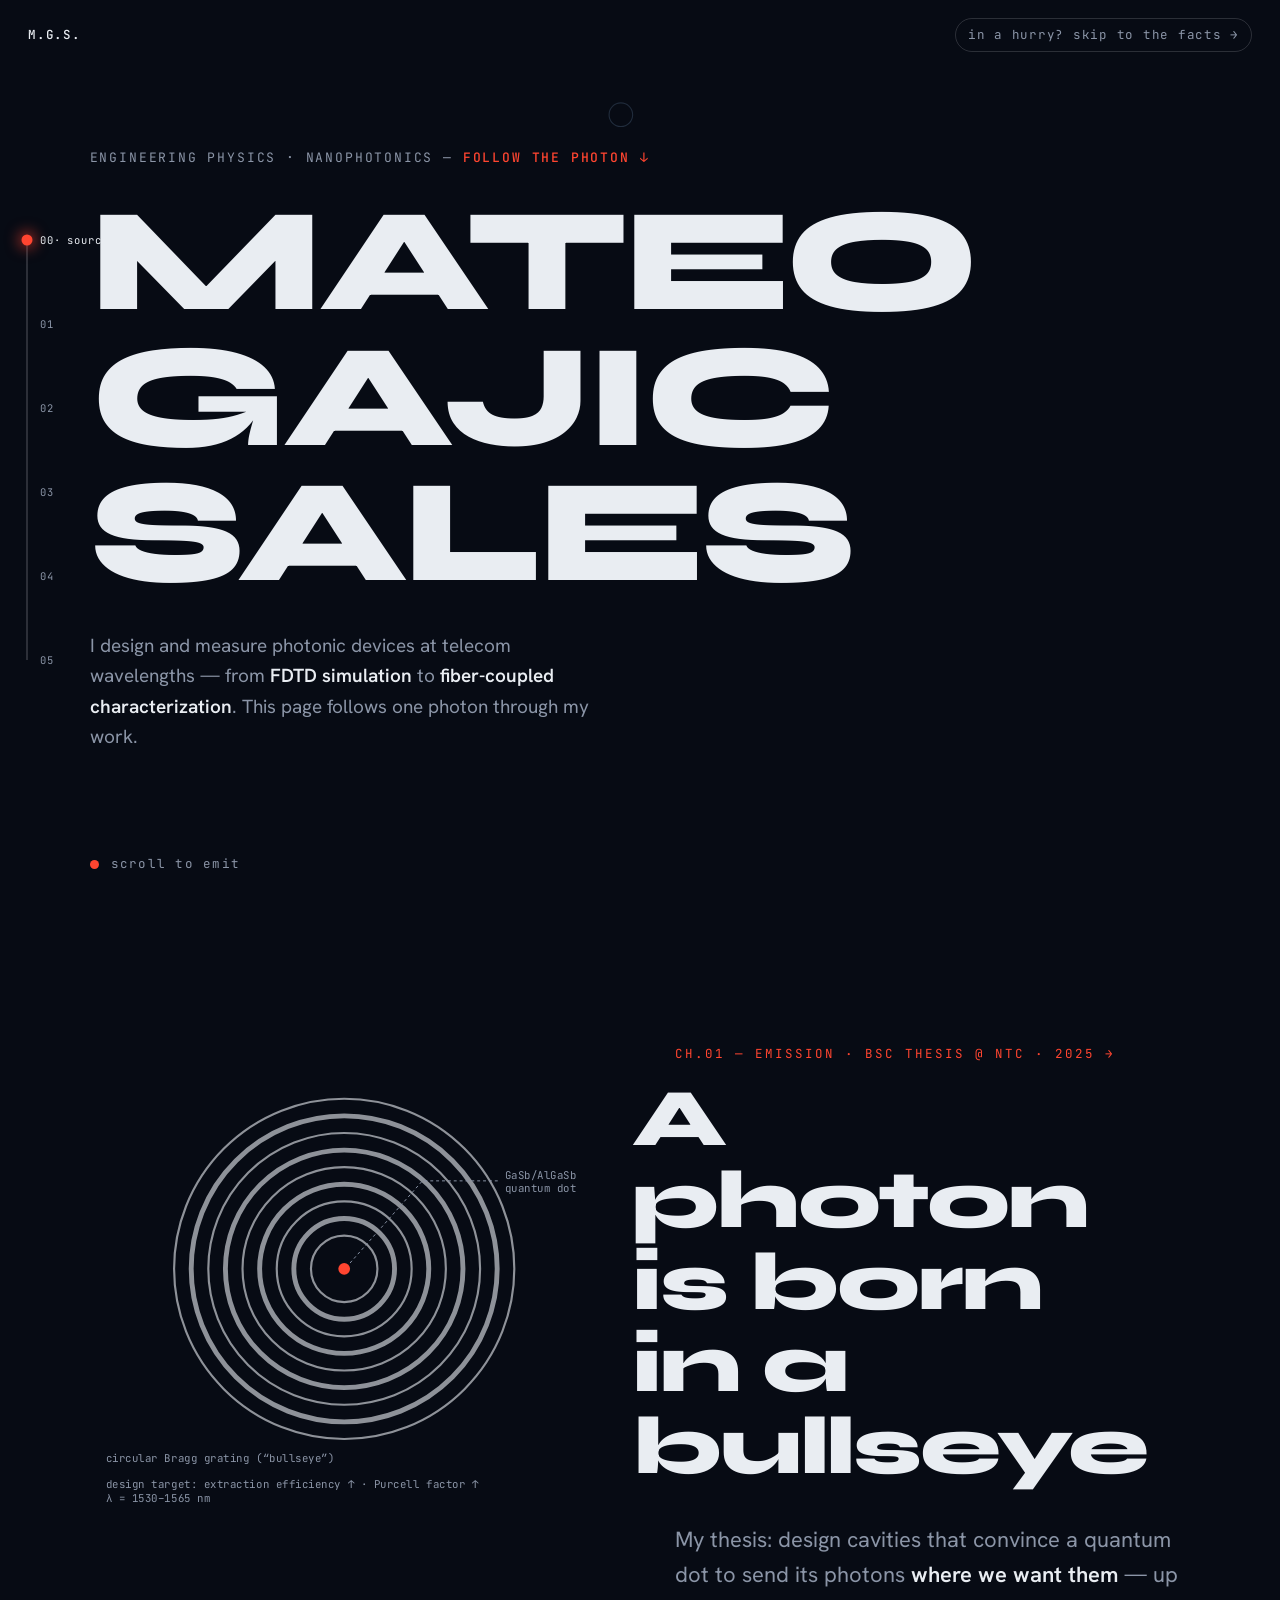
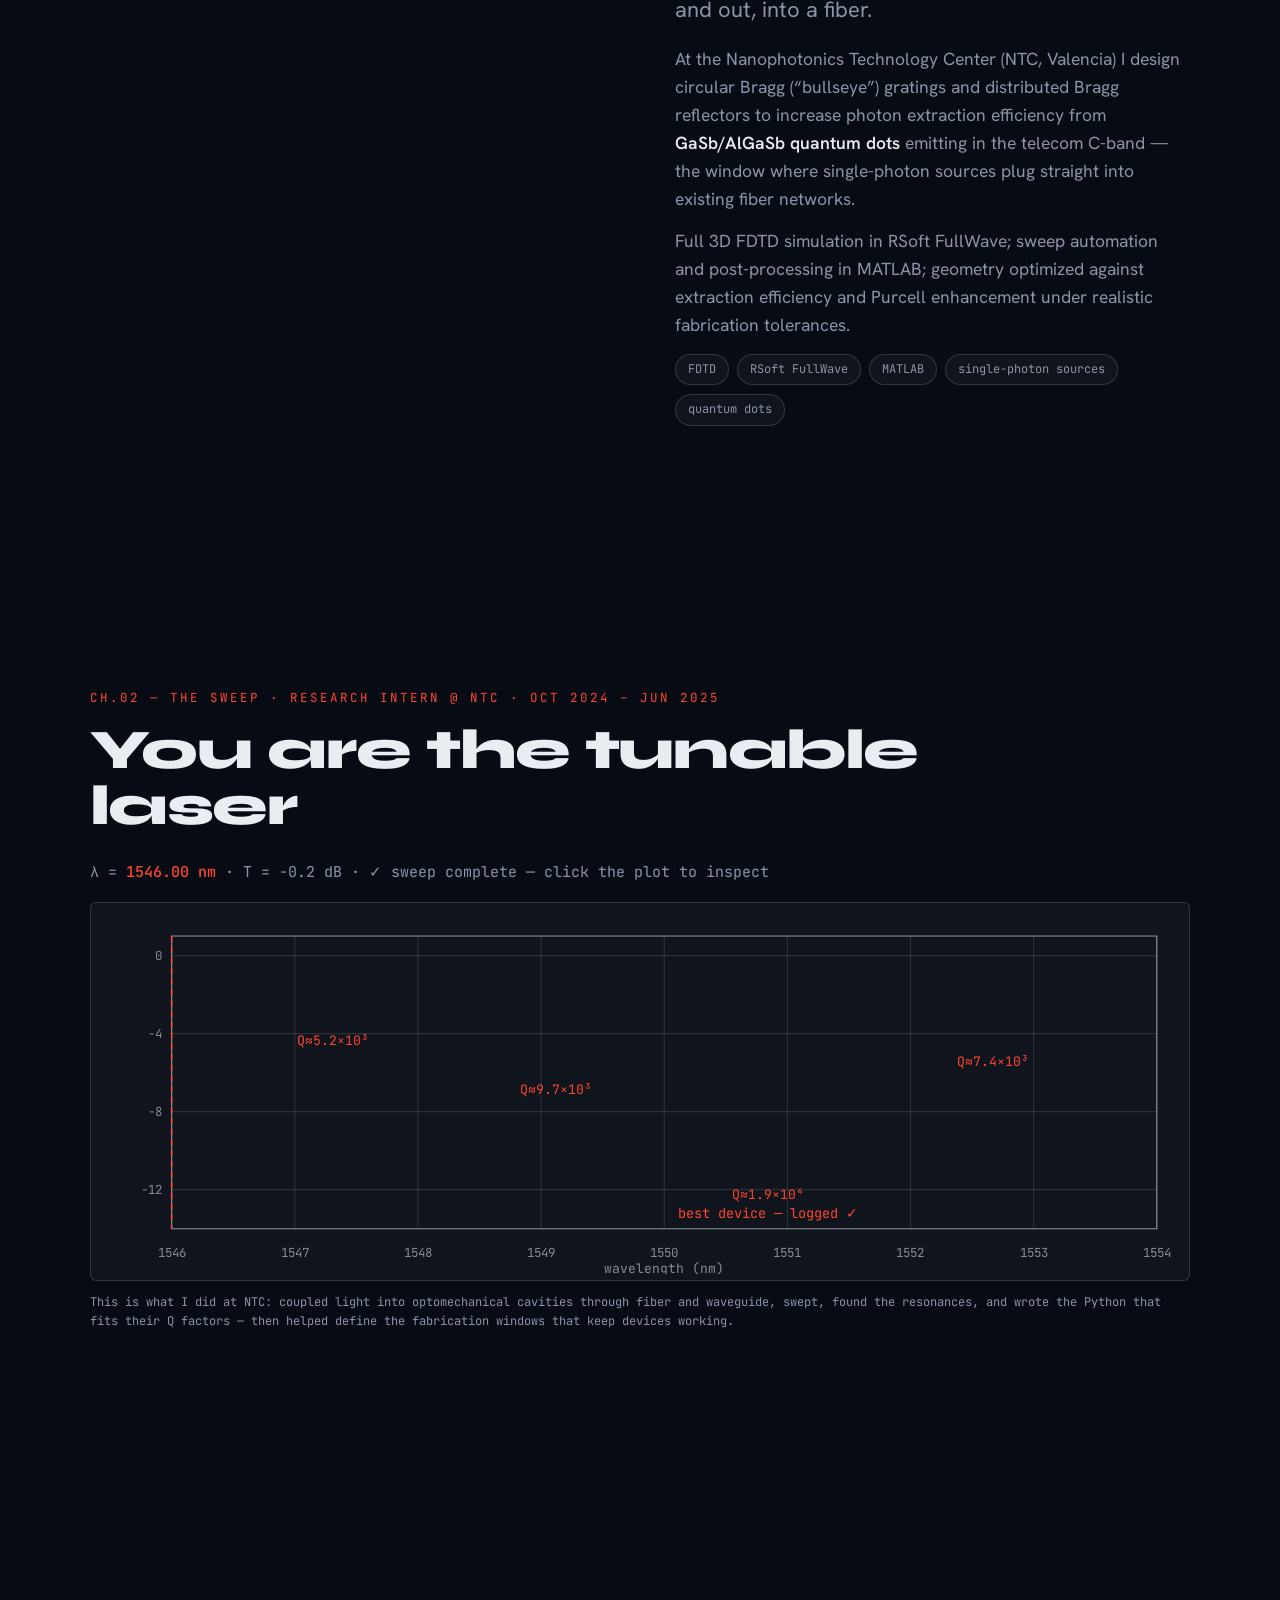
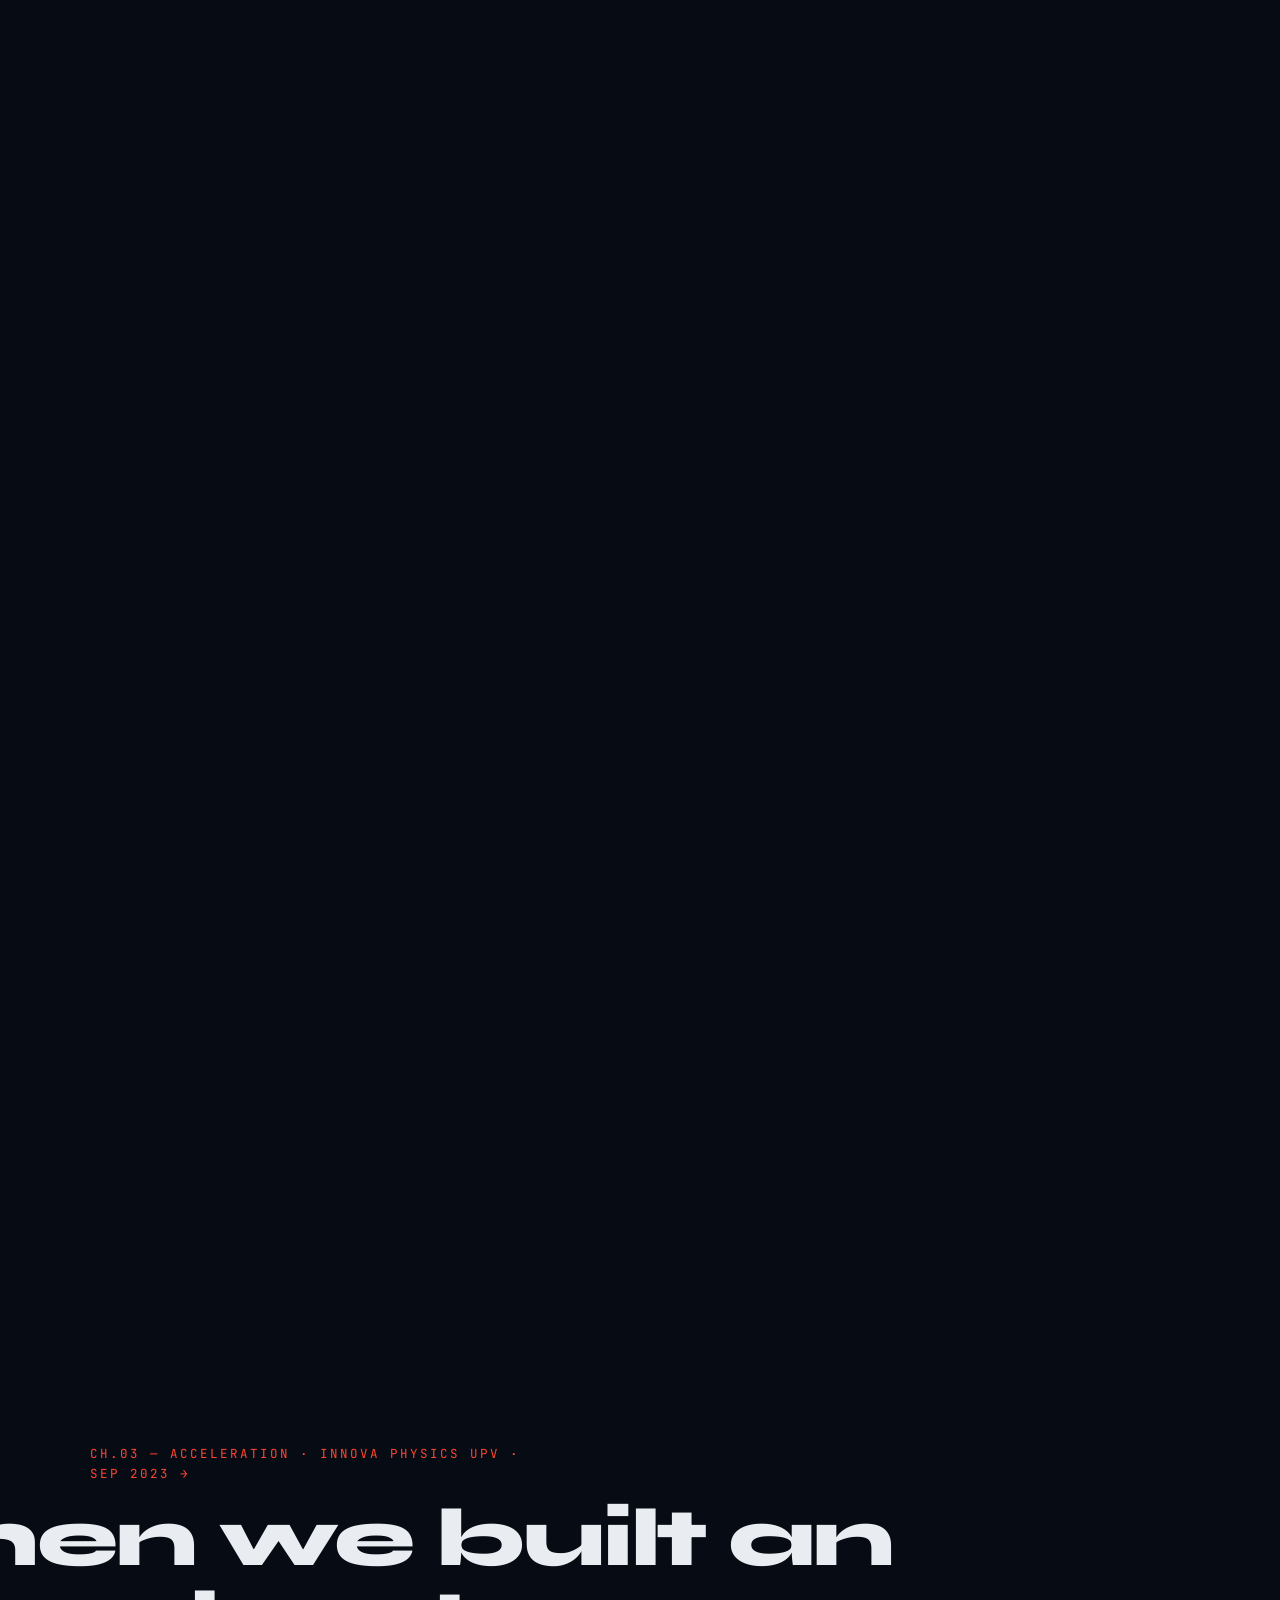
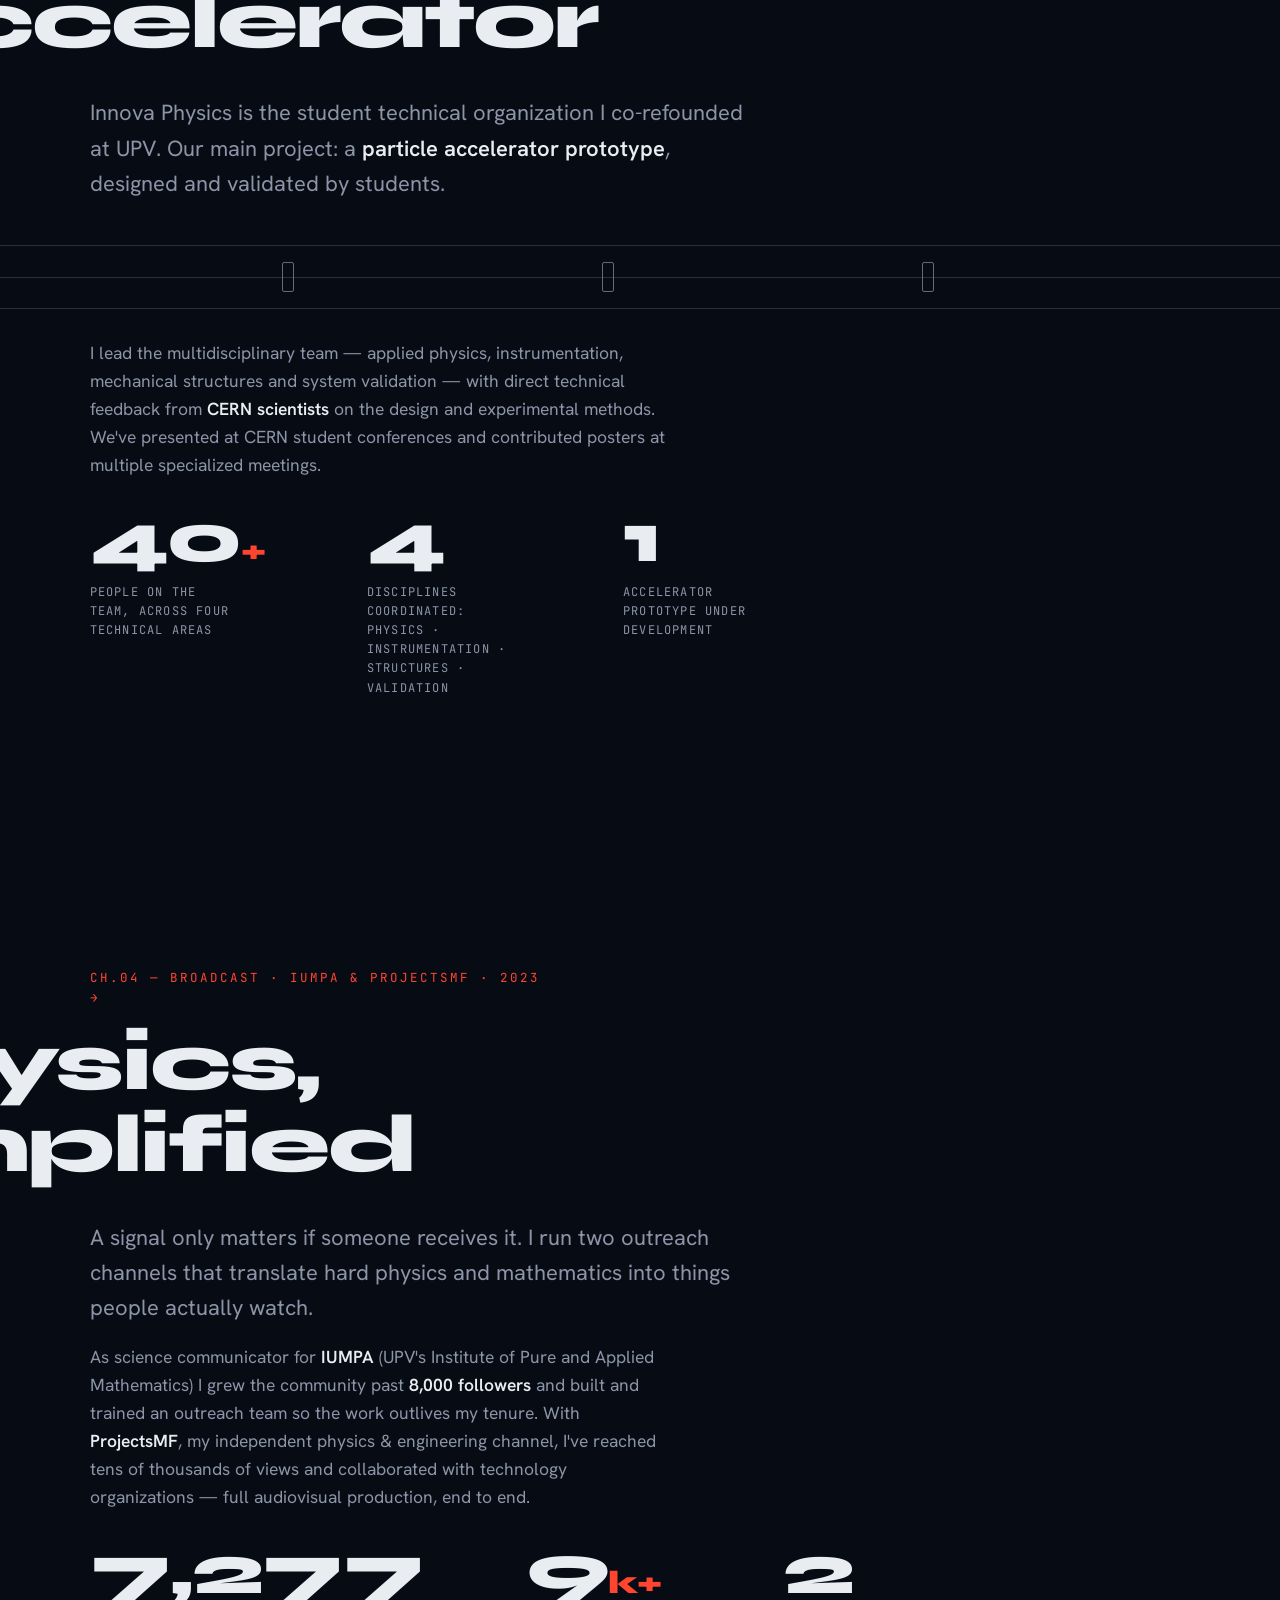
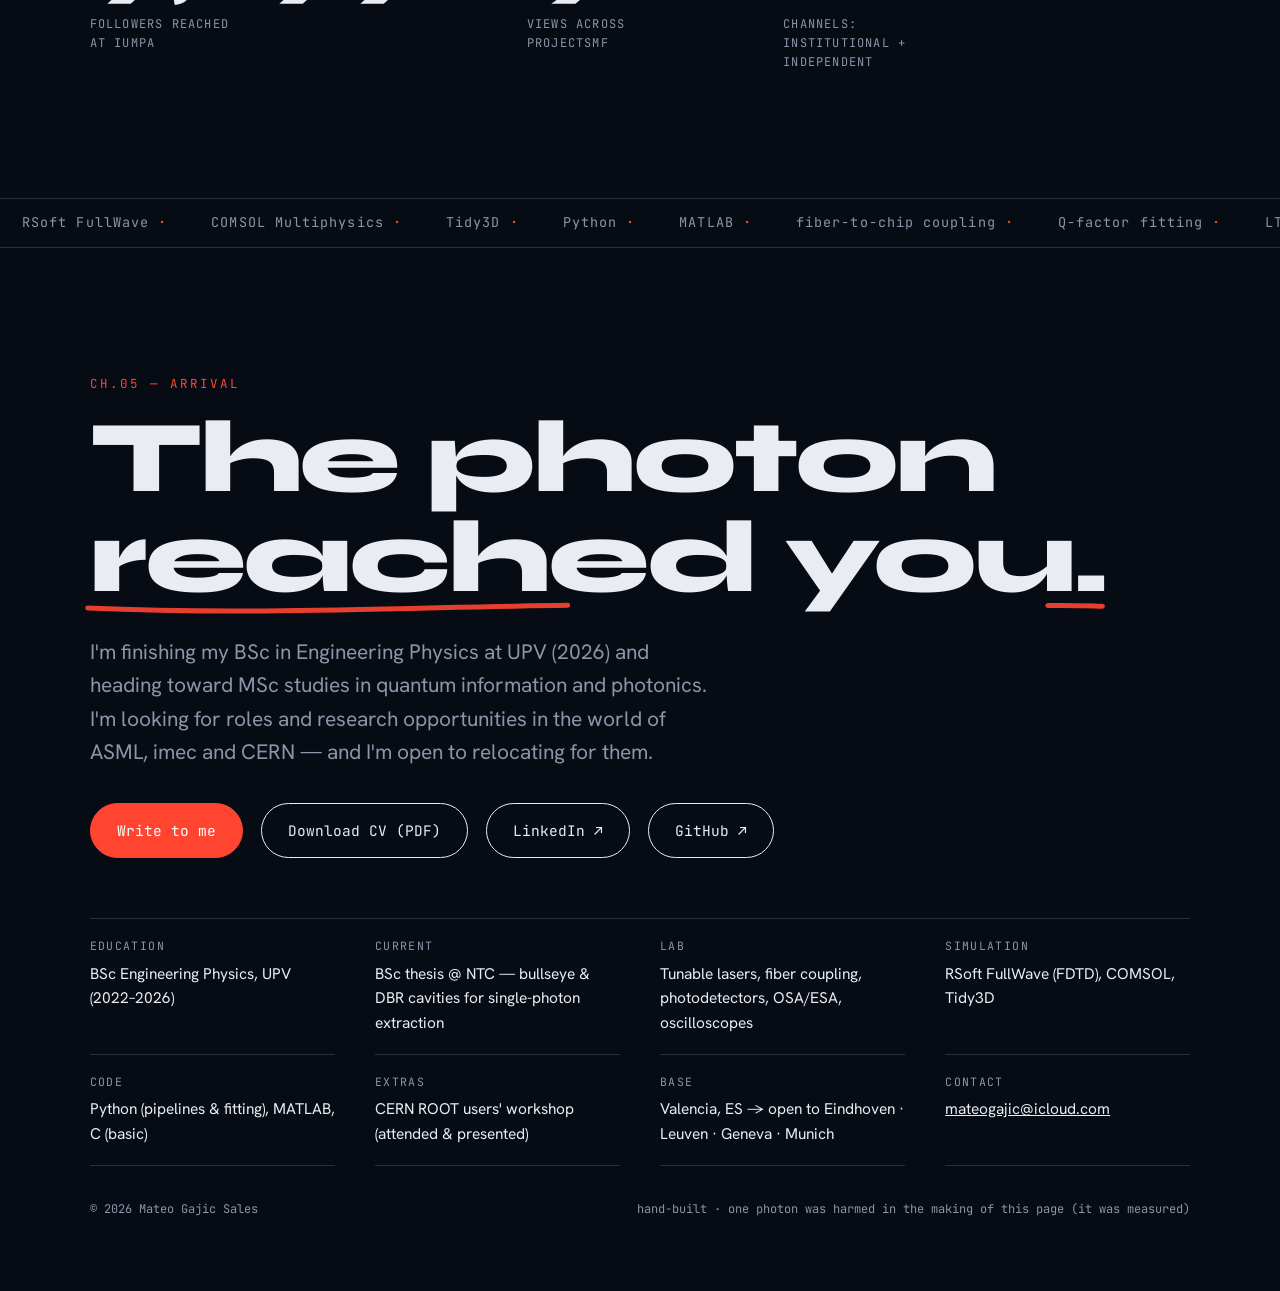
==== commit 88d13cbe: "linkedin link correction" ====
--- a/index.html
+++ b/index.html
@@ -531,7 +531,7 @@
   <div class="cta-row rv">
     <a class="btn primary" href="mailto:mateogajic@icloud.com">Write to me</a>
     <a class="btn ghost" href="cv/Mateo_Gajic_Sales_CV.pdf" download data-todo="cv">Download CV (PDF)</a>
-    <a class="btn ghost" href="www.linkedin.com/in/mateo-gajic-sales" data-todo="linkedin">LinkedIn ↗</a>
+    <a class="btn ghost" href="https://www.linkedin.com/in/mateo-gajic-sales/" data-todo="linkedin">LinkedIn ↗</a>
     <a class="btn ghost" href="https://github.com/mateogajic" data-todo="github">GitHub ↗</a>
   </div>
   <dl class="facts rv">
@@ -932,4 +932,4 @@
 })();
 </script>
 </body>
-</html>+</html>
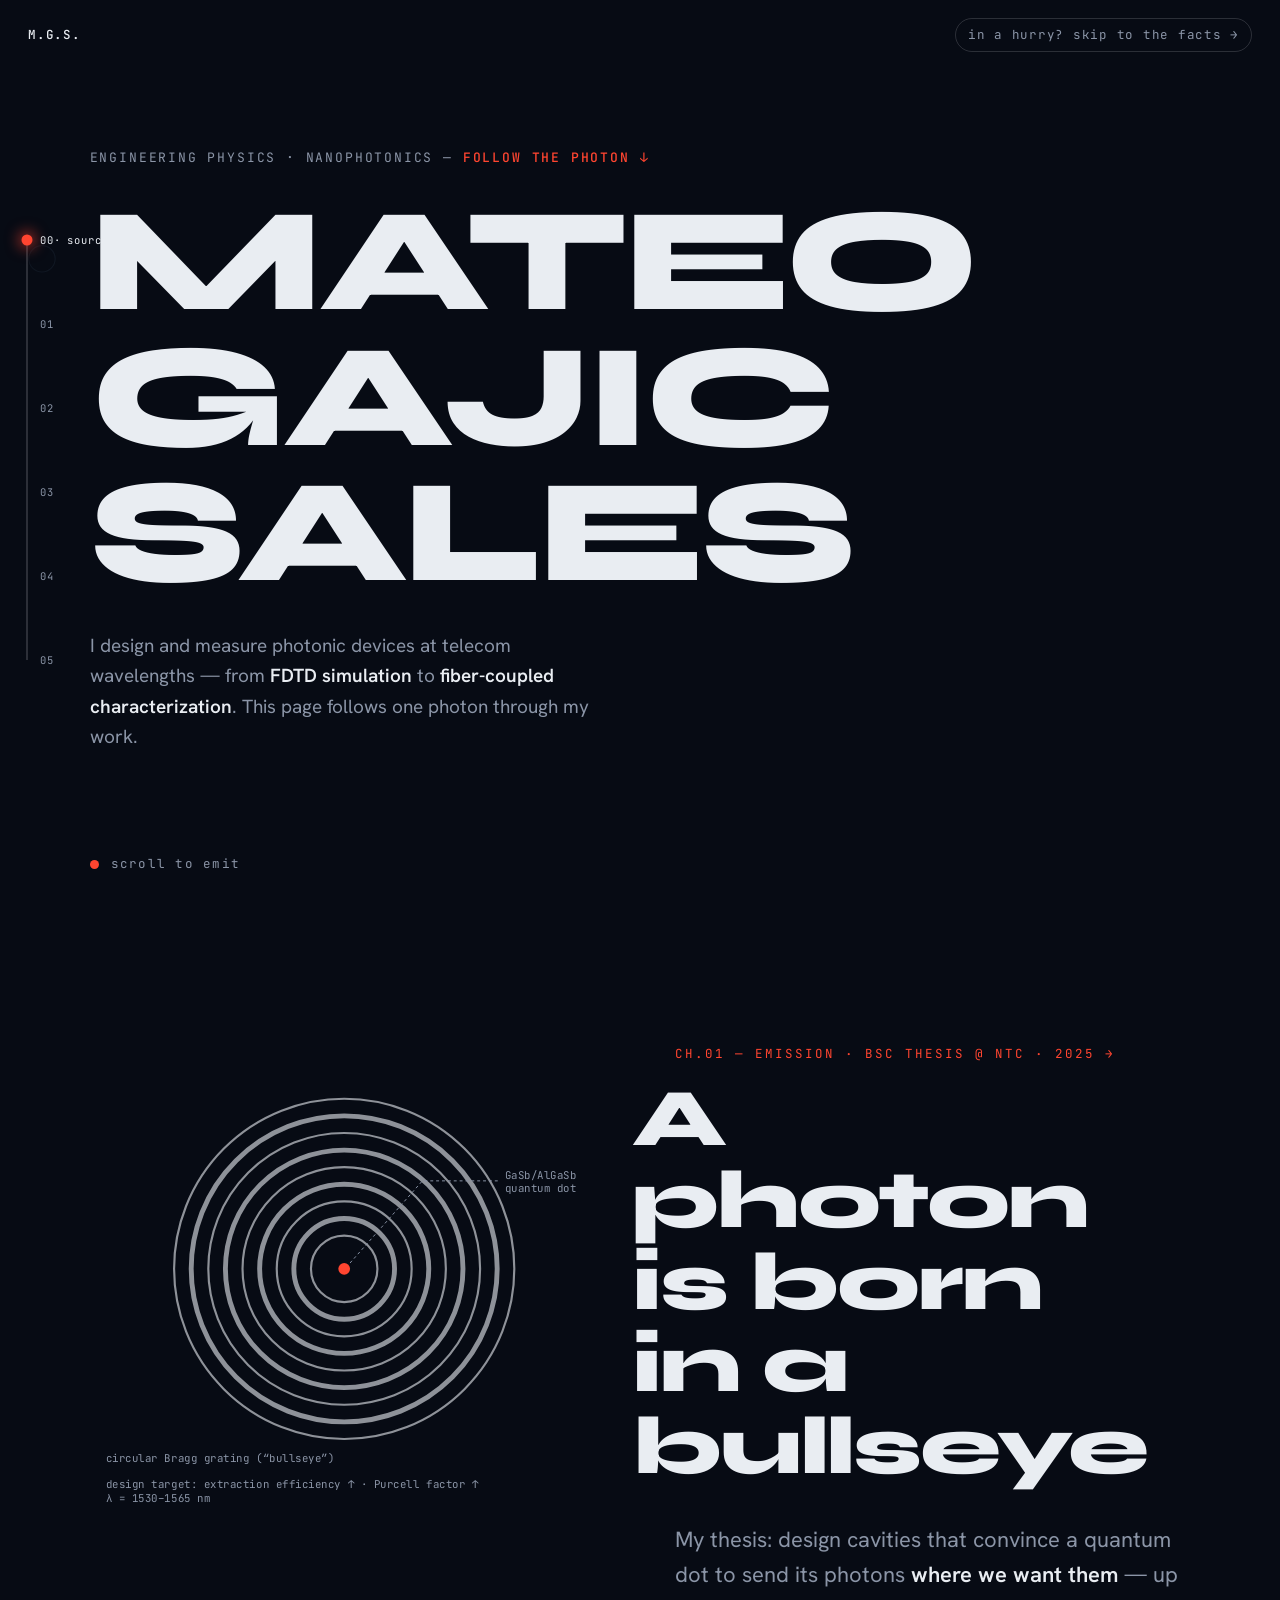
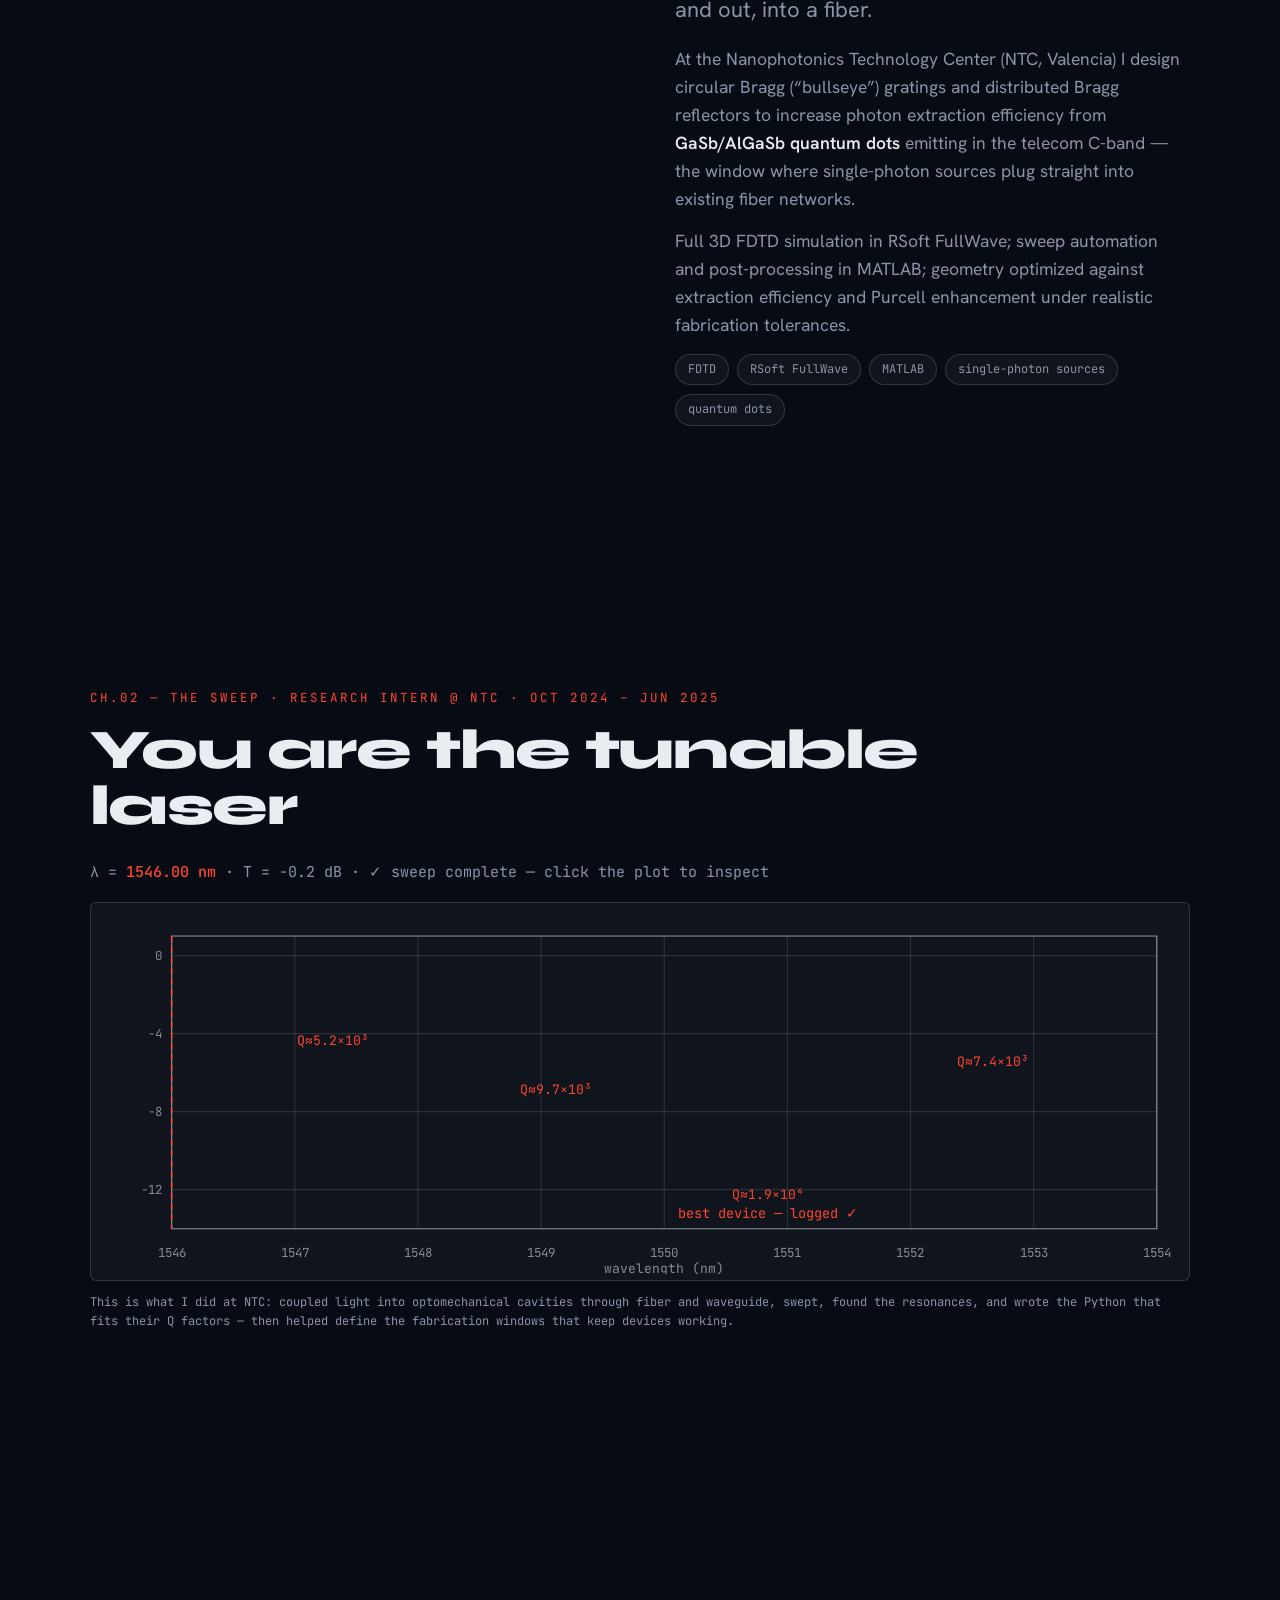
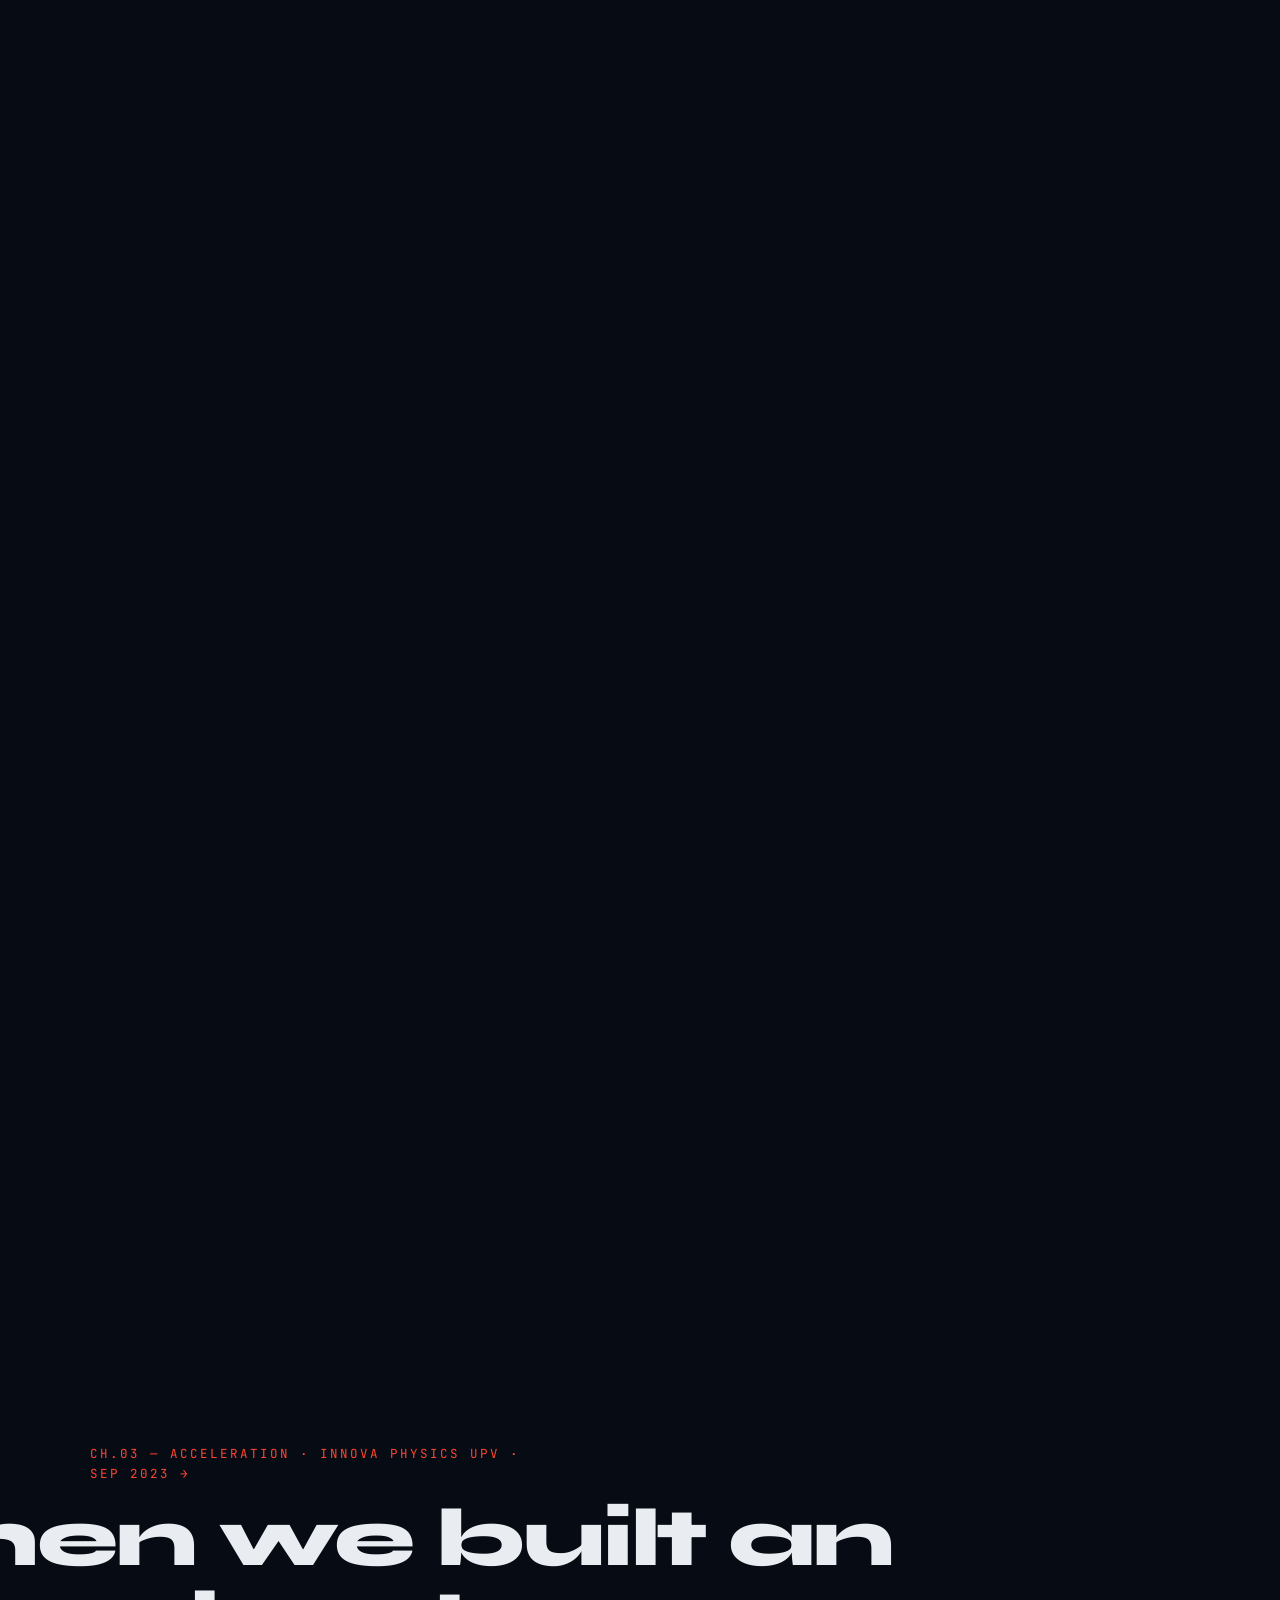
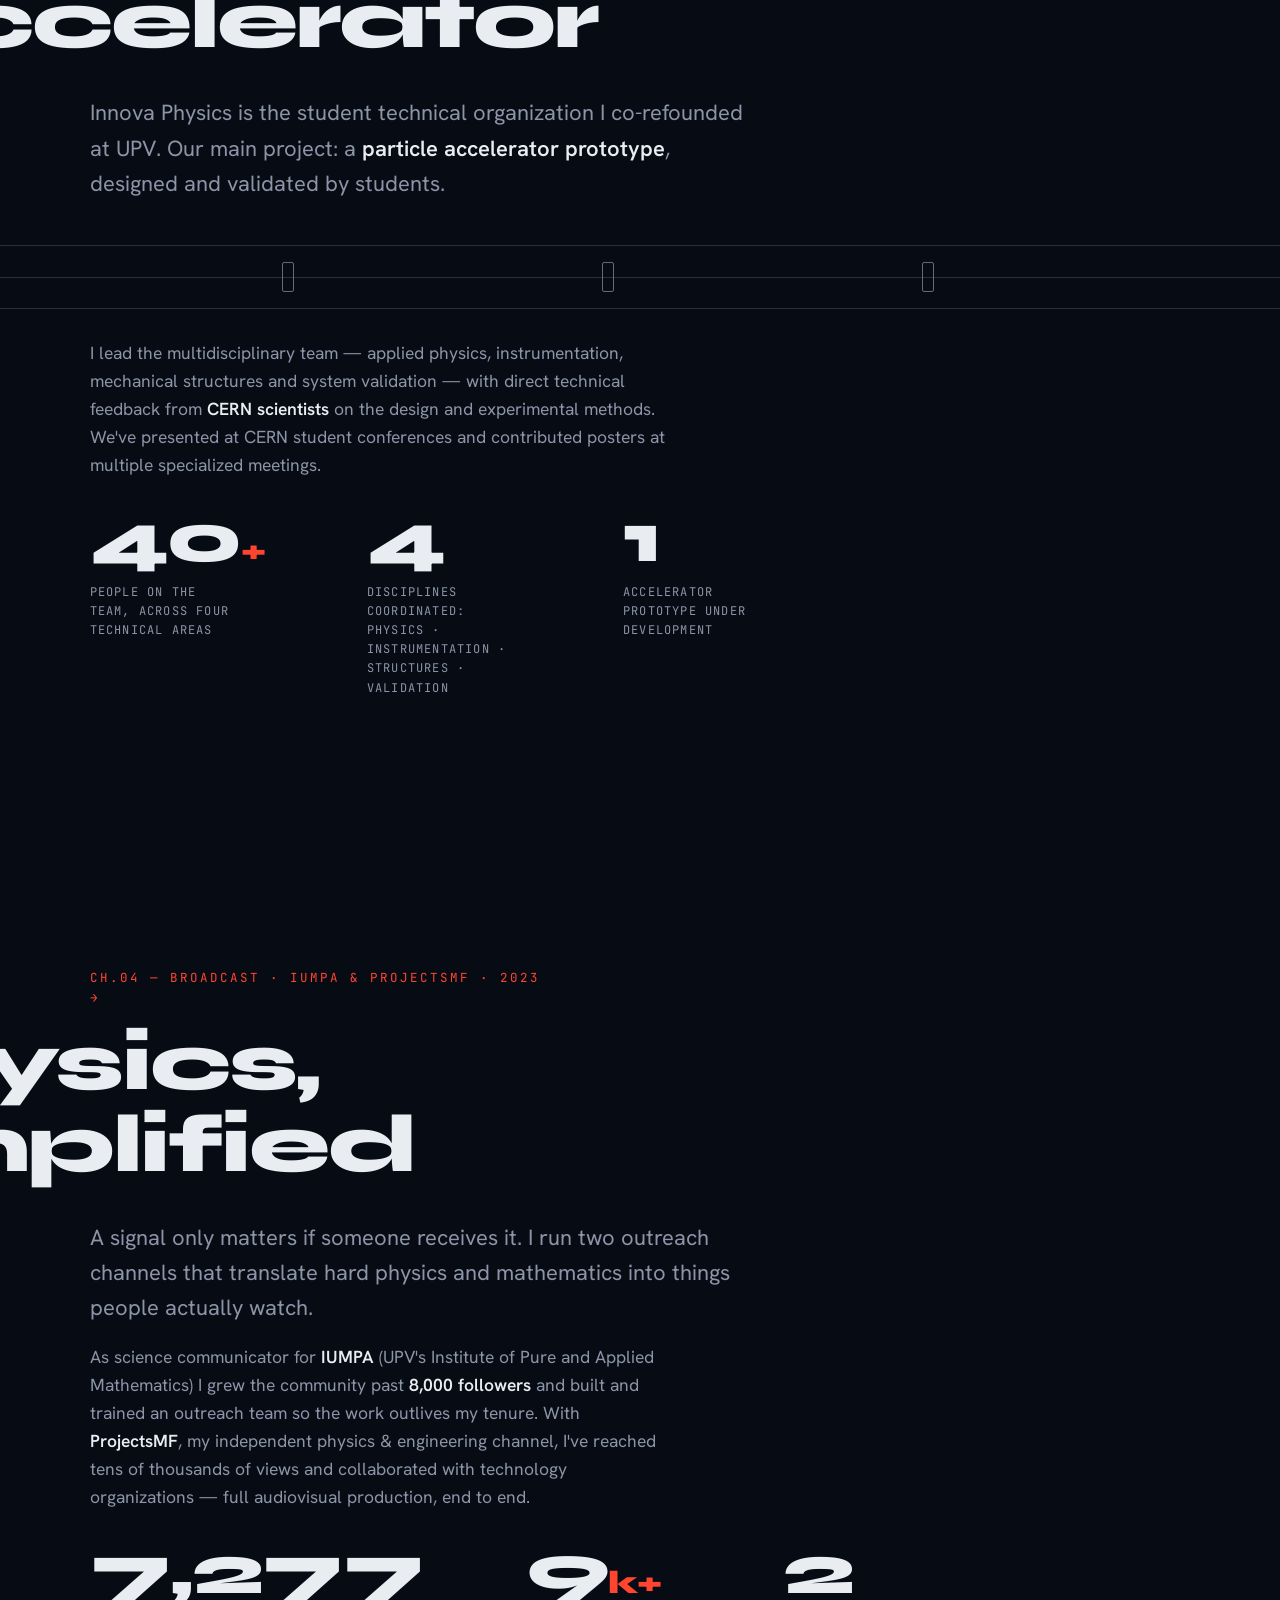
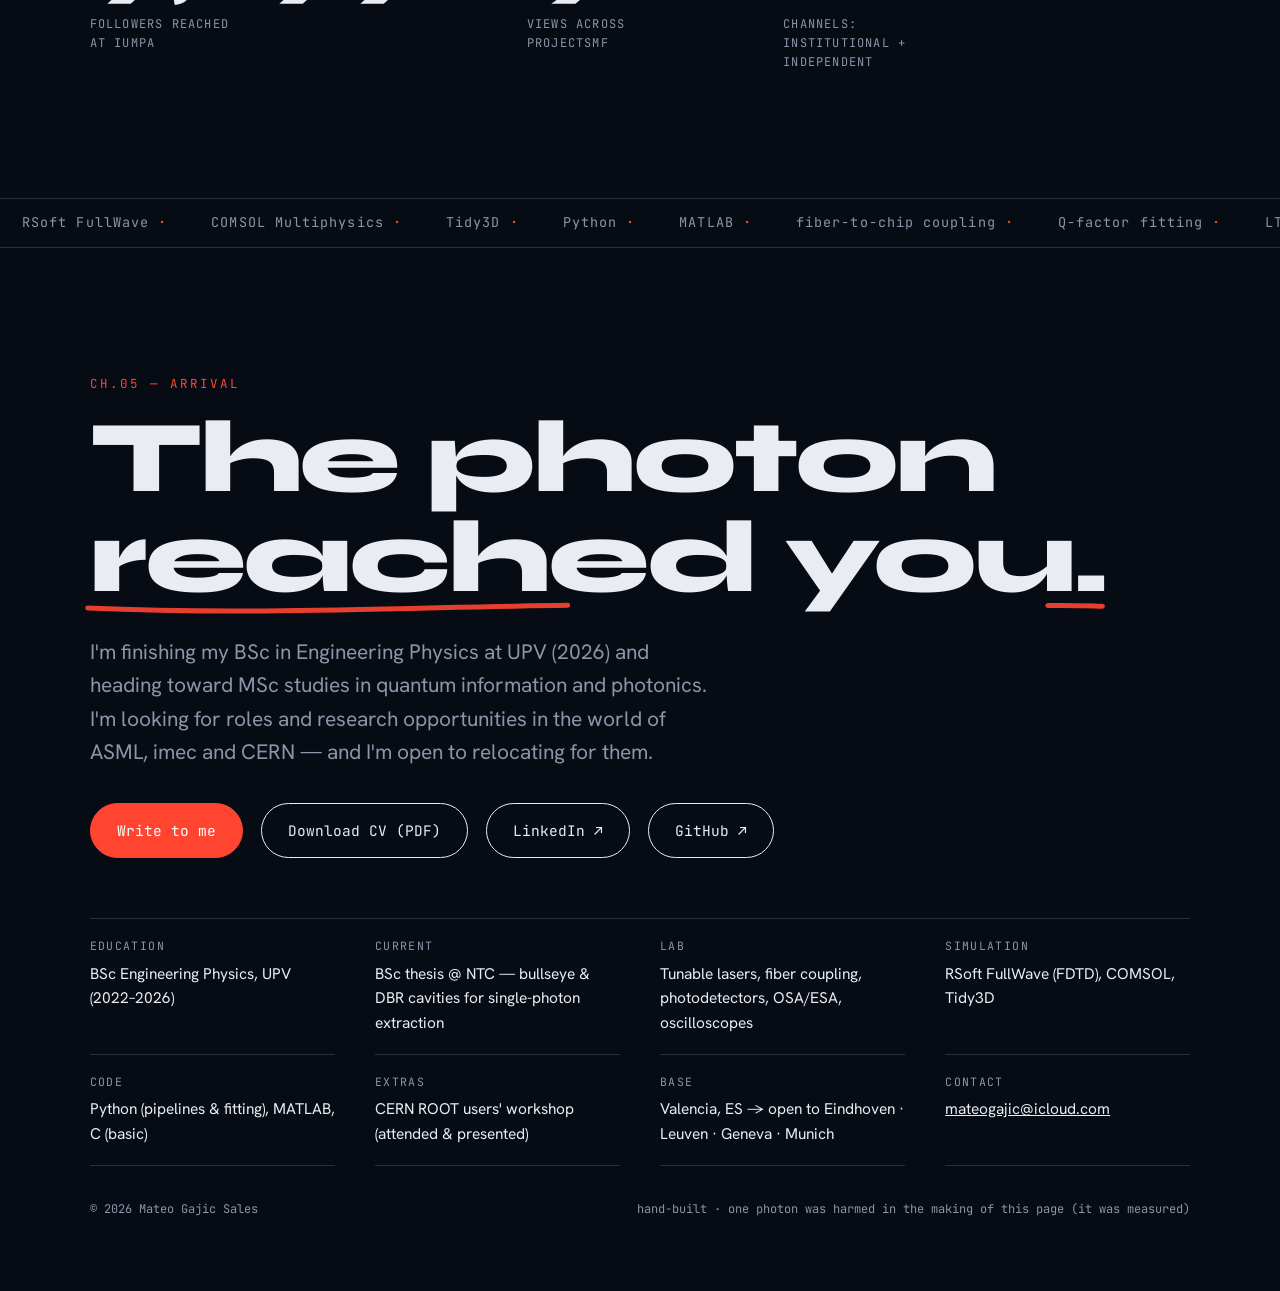
==== commit e498c13e: "Update index.html" ====
--- a/index.html
+++ b/index.html
@@ -531,7 +531,7 @@
   <div class="cta-row rv">
     <a class="btn primary" href="mailto:mateogajic@icloud.com">Write to me</a>
     <a class="btn ghost" href="cv/Mateo_Gajic_Sales_CV.pdf" download data-todo="cv">Download CV (PDF)</a>
-    <a class="btn ghost" href="https://www.linkedin.com/in/mateo-gajic-sales/" data-todo="linkedin">LinkedIn ↗</a>
+    <a class="btn ghost" href="https://es.linkedin.com/in/mateo-gajic-sales-49513a261/en" data-todo="linkedin">LinkedIn ↗</a>
     <a class="btn ghost" href="https://github.com/mateogajic" data-todo="github">GitHub ↗</a>
   </div>
   <dl class="facts rv">
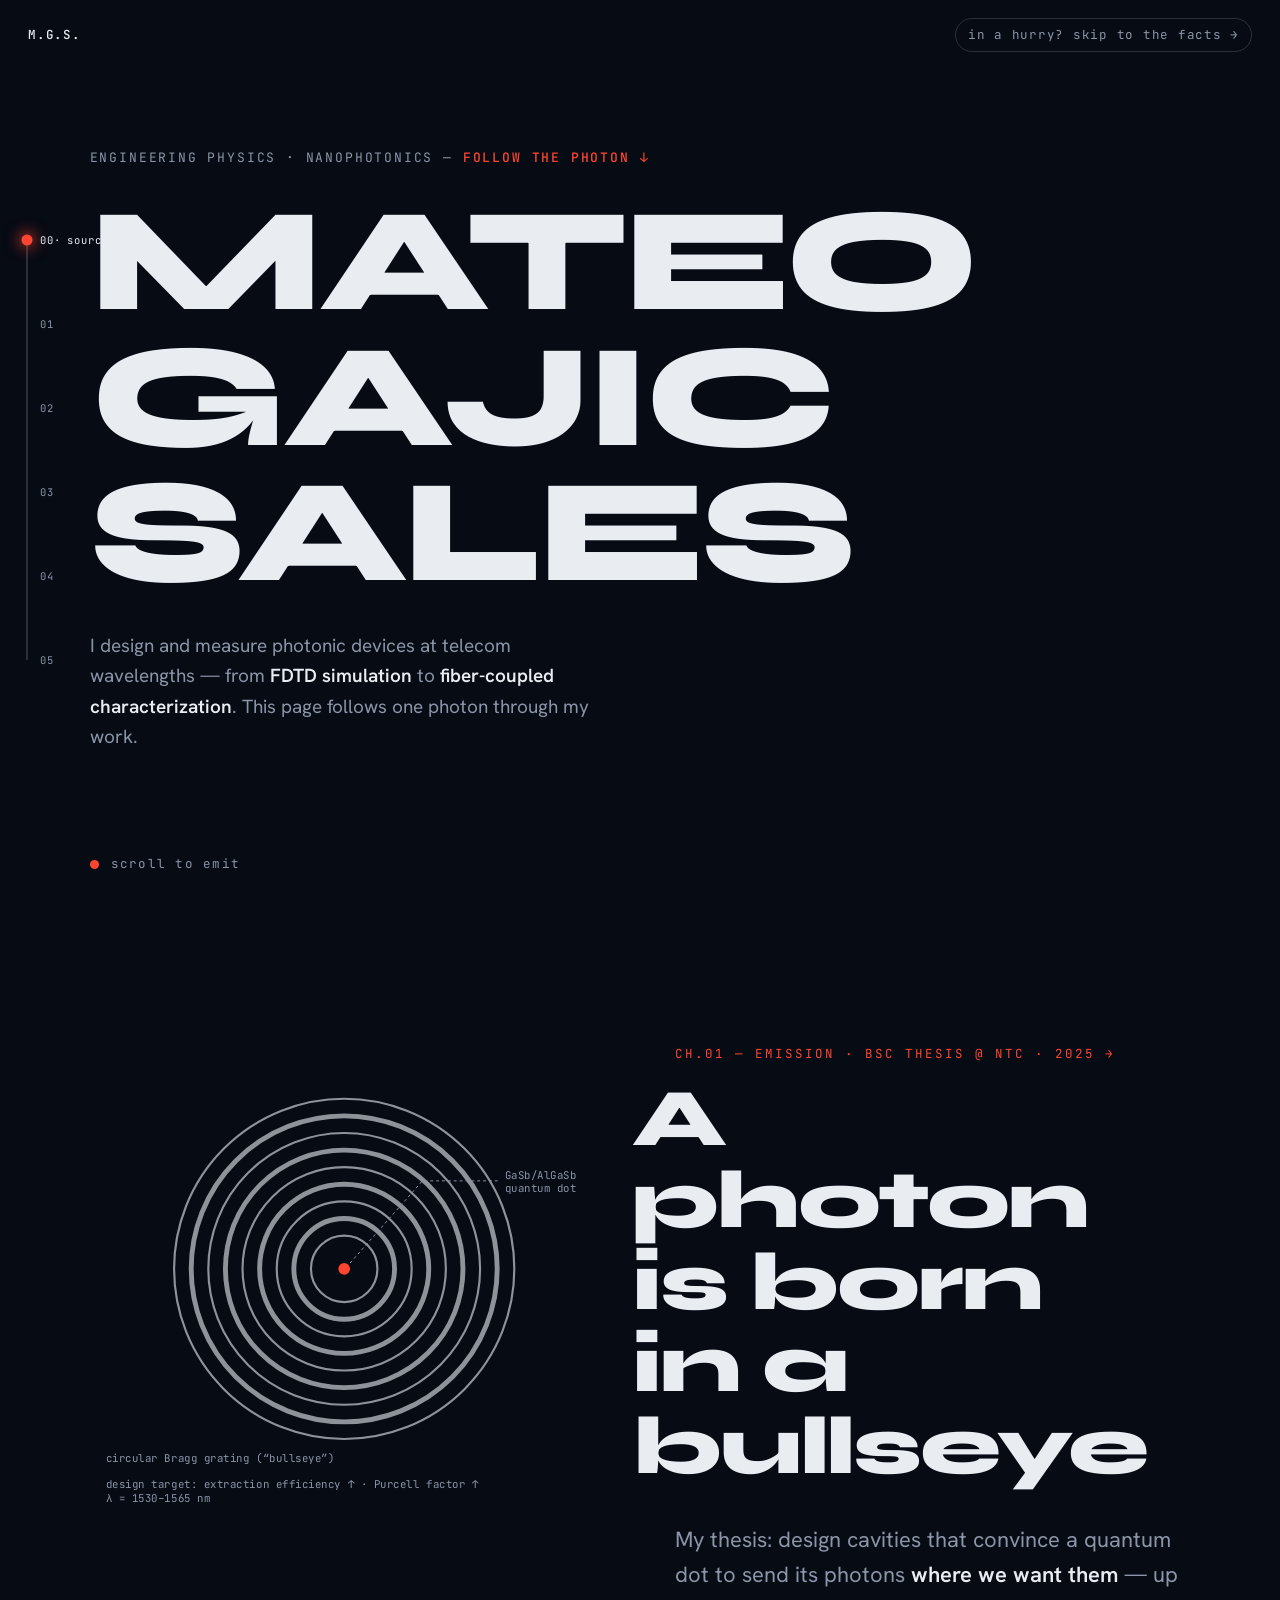
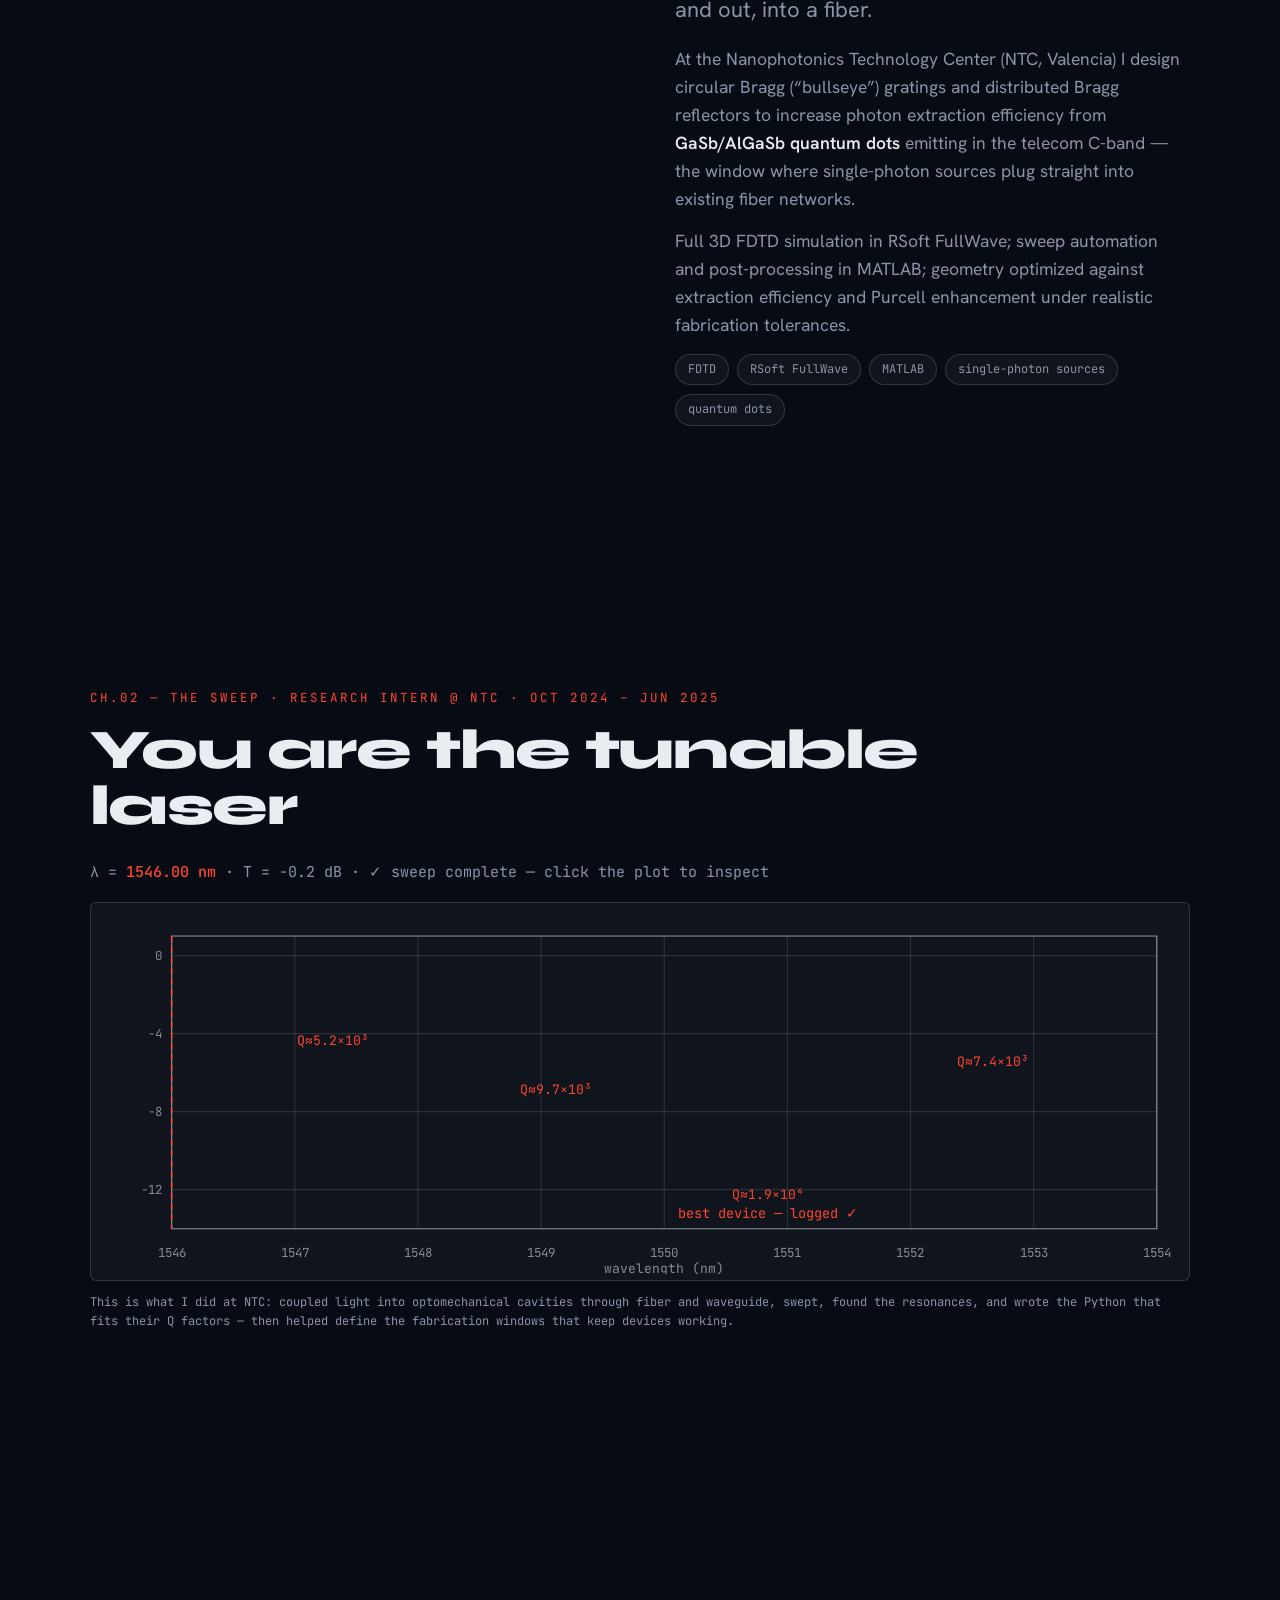
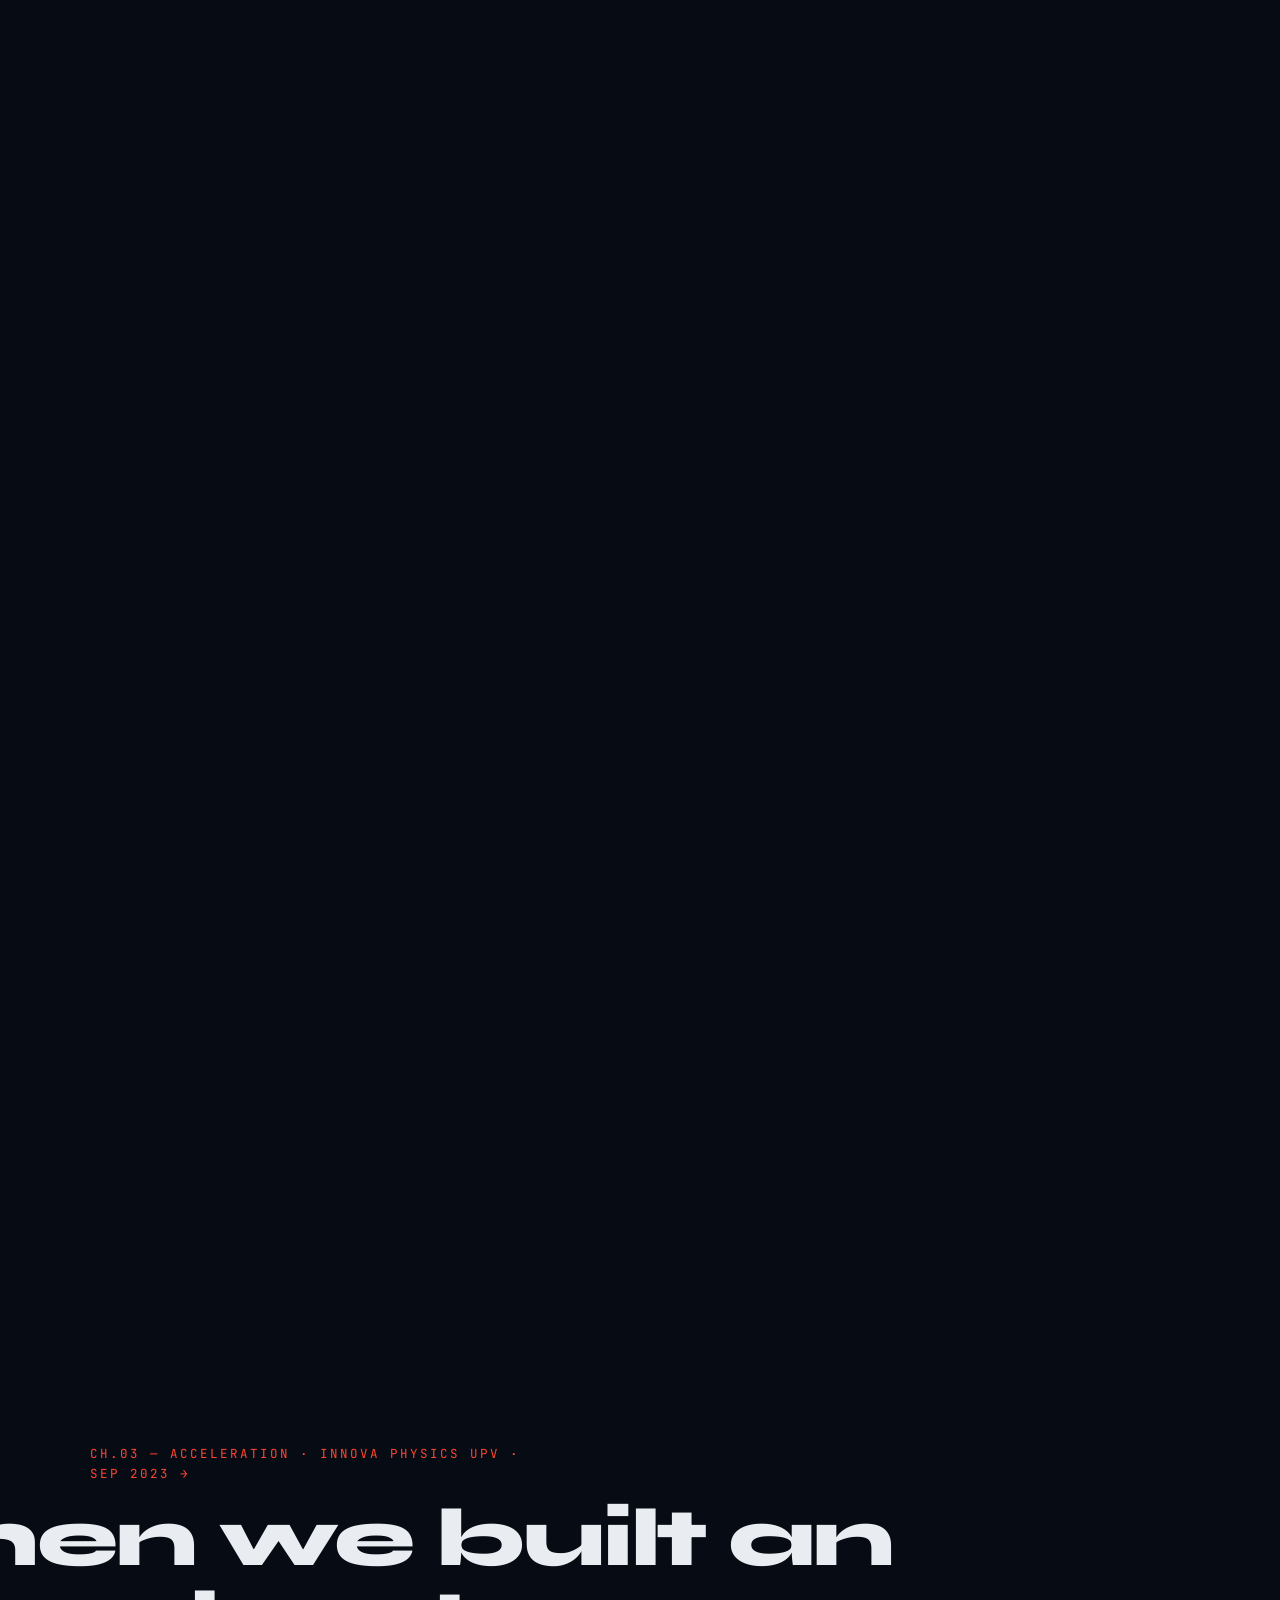
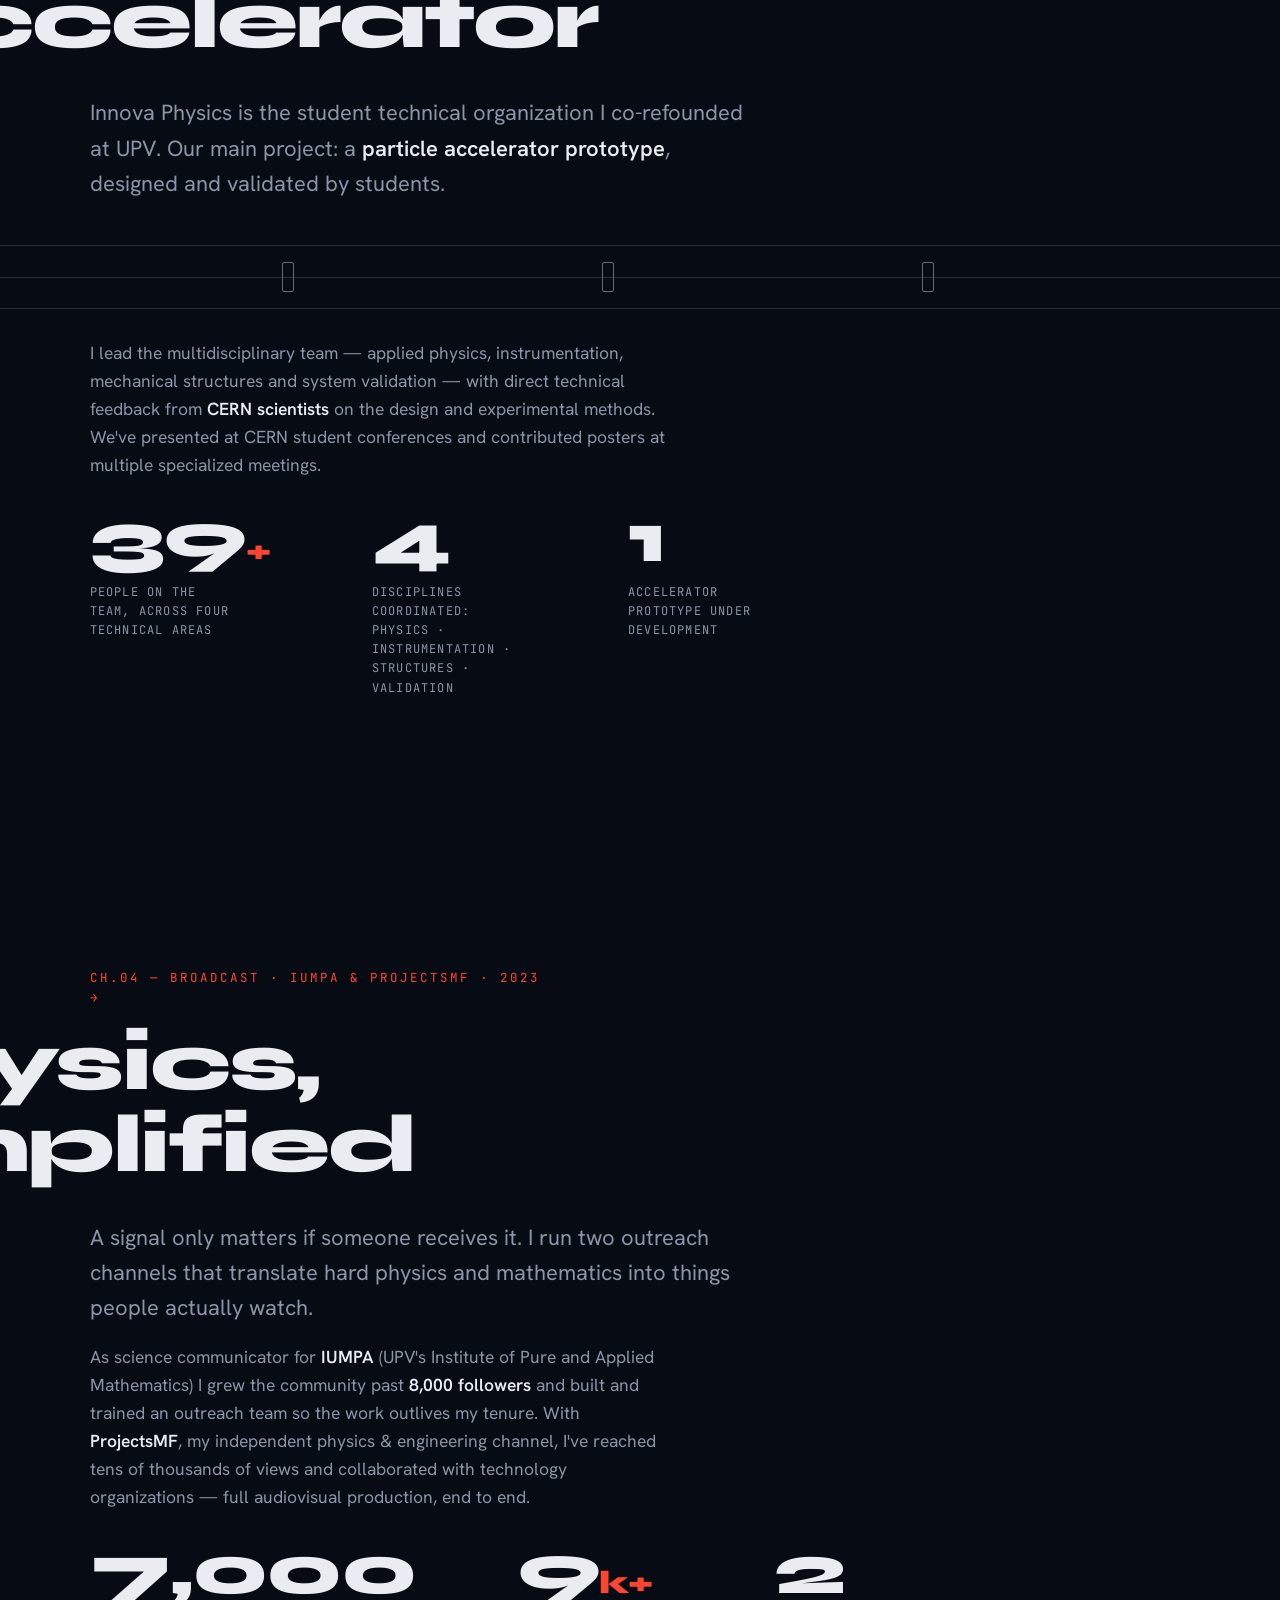
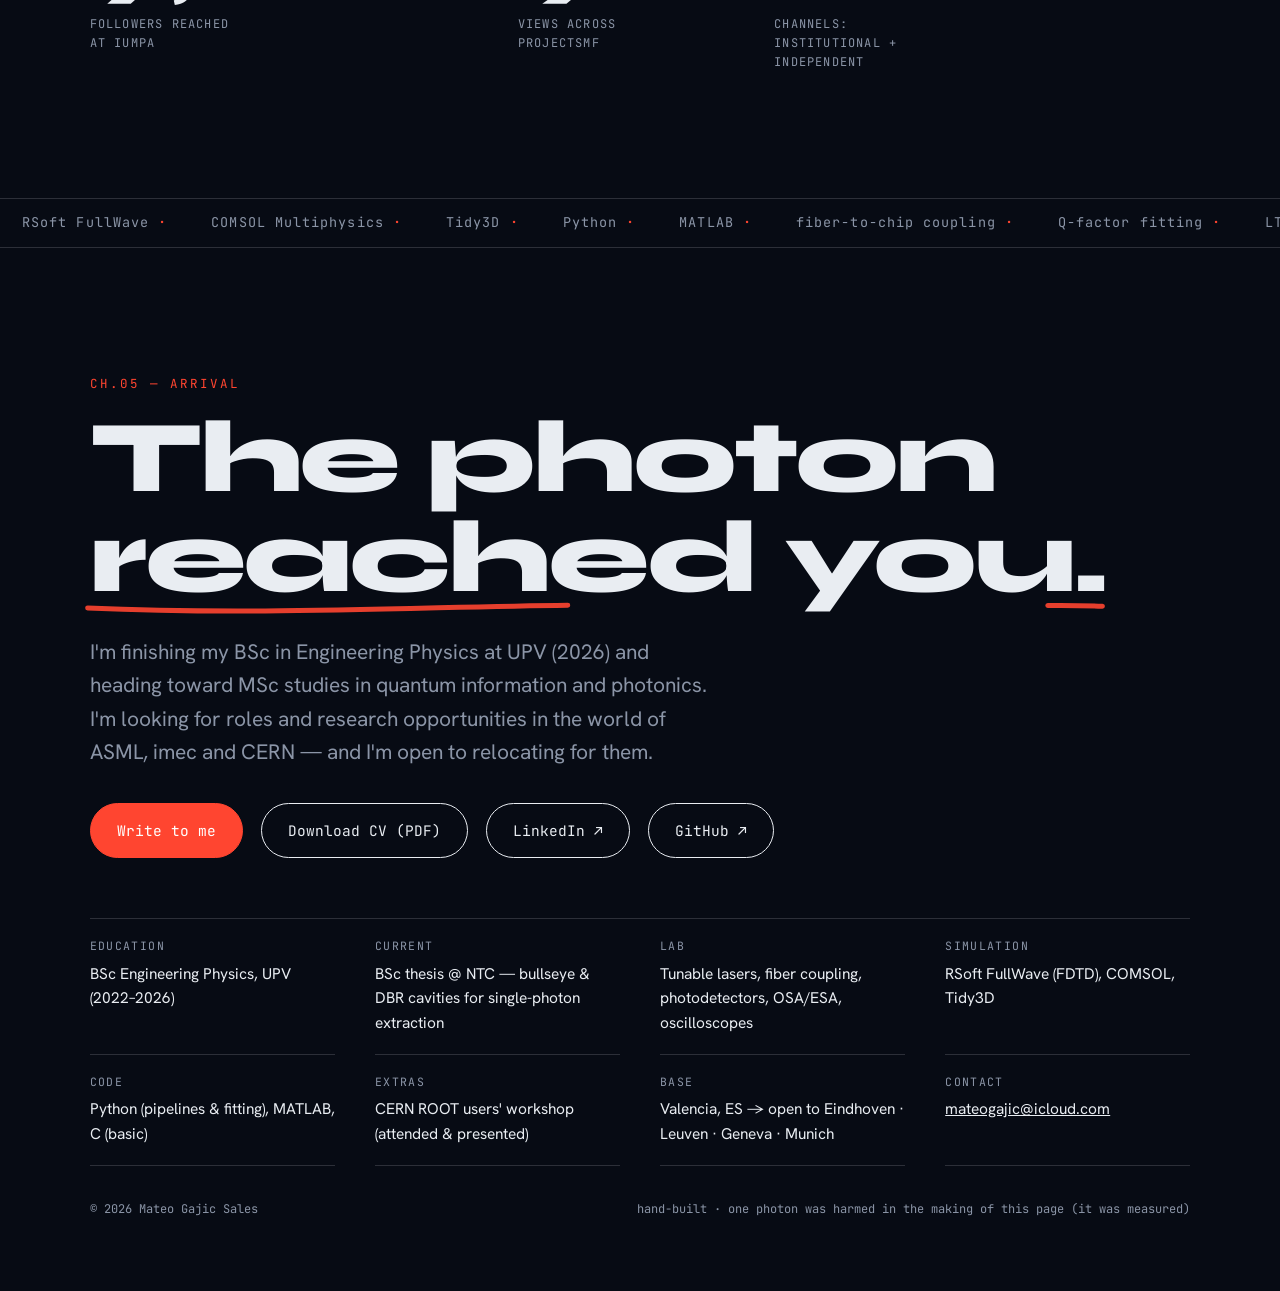
==== commit 8933d2e9: "Update index.html" ====
--- a/index.html
+++ b/index.html
@@ -515,7 +515,7 @@
 
 <div class="marquee" data-theme="dark" aria-hidden="true">
   <div class="track" id="mtrack">
-    <span>RSoft FullWave <b>·</b></span><span>COMSOL Multiphysics <b>·</b></span><span>Tidy3D <b>·</b></span><span>Python <b>·</b></span><span>MATLAB <b>·</b></span><span>fiber-to-chip coupling <b>·</b></span><span>Q-factor fitting <b>·</b></span><span>LTspice <b>·</b></span><span>LaTeX <b>·</b></span><span>ES native <b>·</b></span><span>EN fluent <b>·</b></span><span>FR intermediate <b>·</b></span>
+    <span>RSoft FullWave <b>·</b></span><span>COMSOL Multiphysics <b>·</b></span><span>Tidy3D <b>·</b></span><span>Python <b>·</b></span><span>MATLAB <b>·</b></span><span>fiber-to-chip coupling <b>·</b></span><span>Q-factor fitting <b>·</b></span><span>LTspice <b>·</b></span><span>LaTeX <b>·</b></span><span>
   </div>
 </div>
 
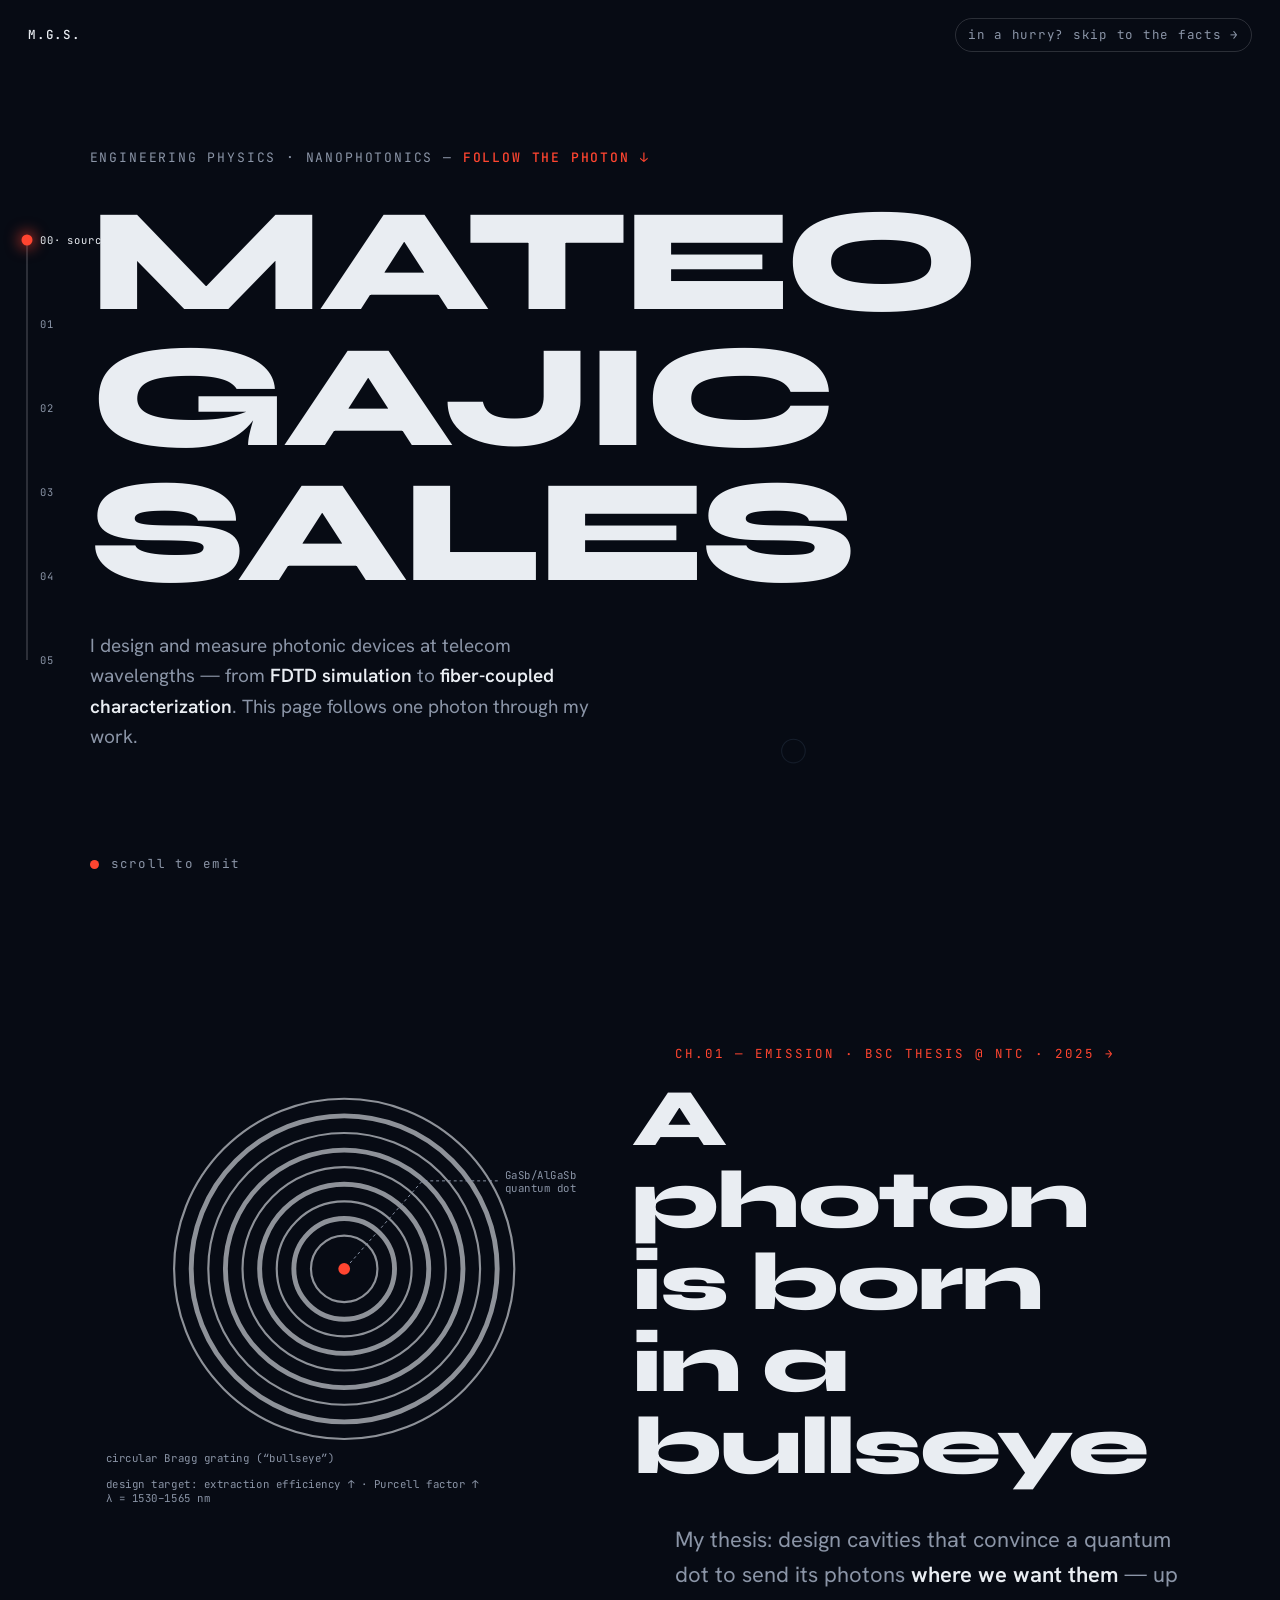
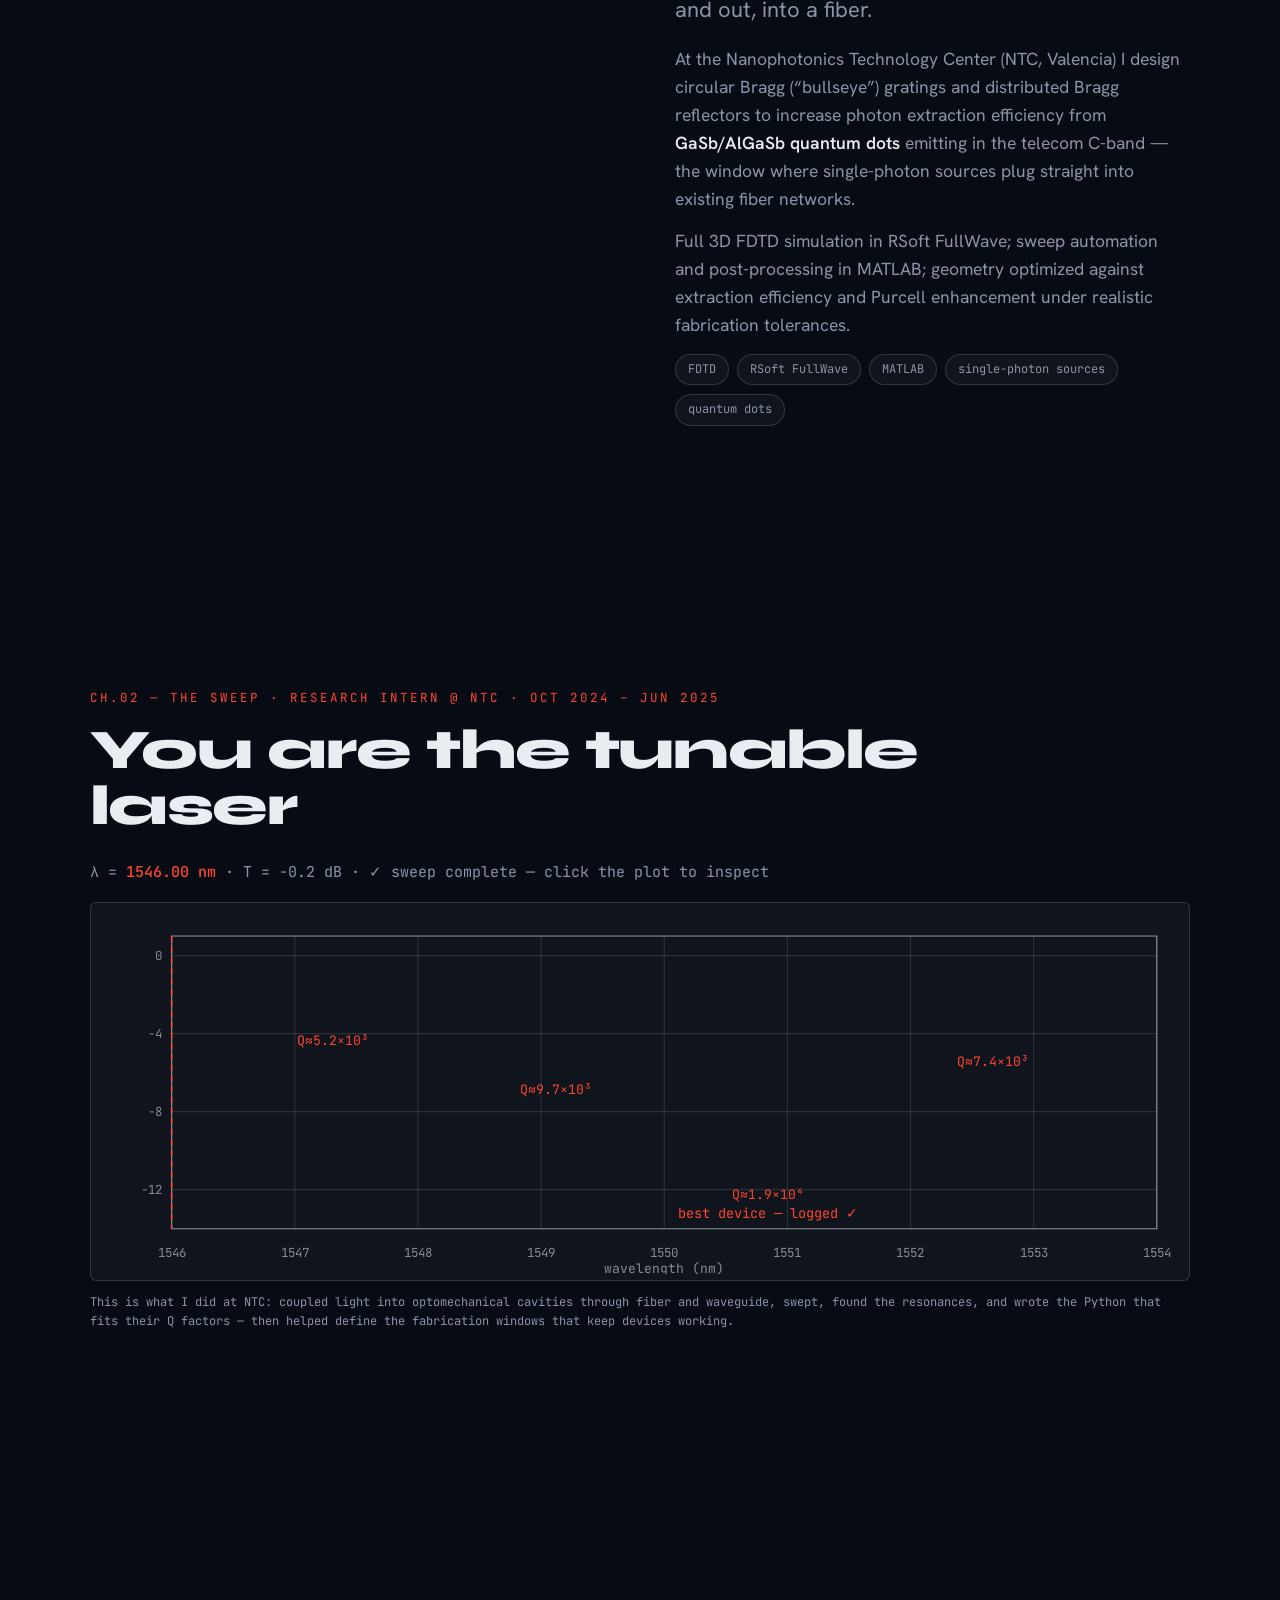
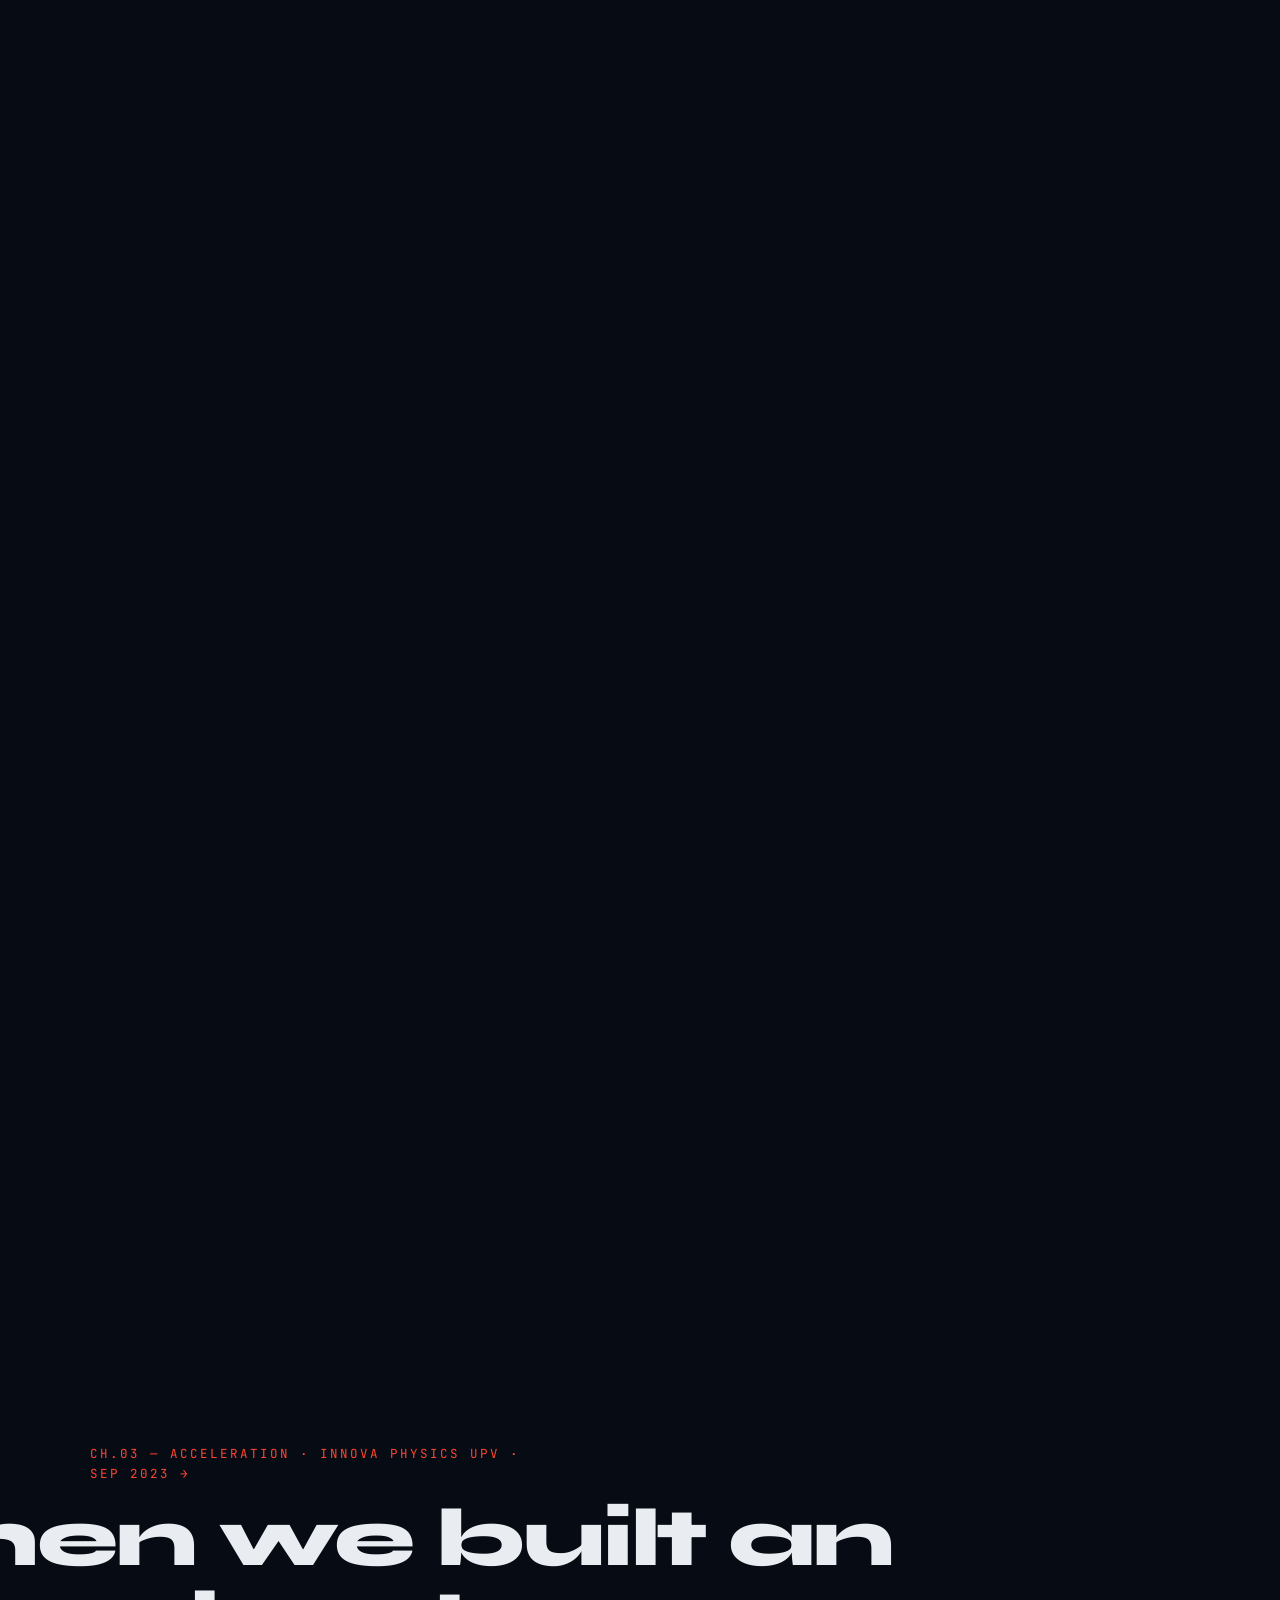
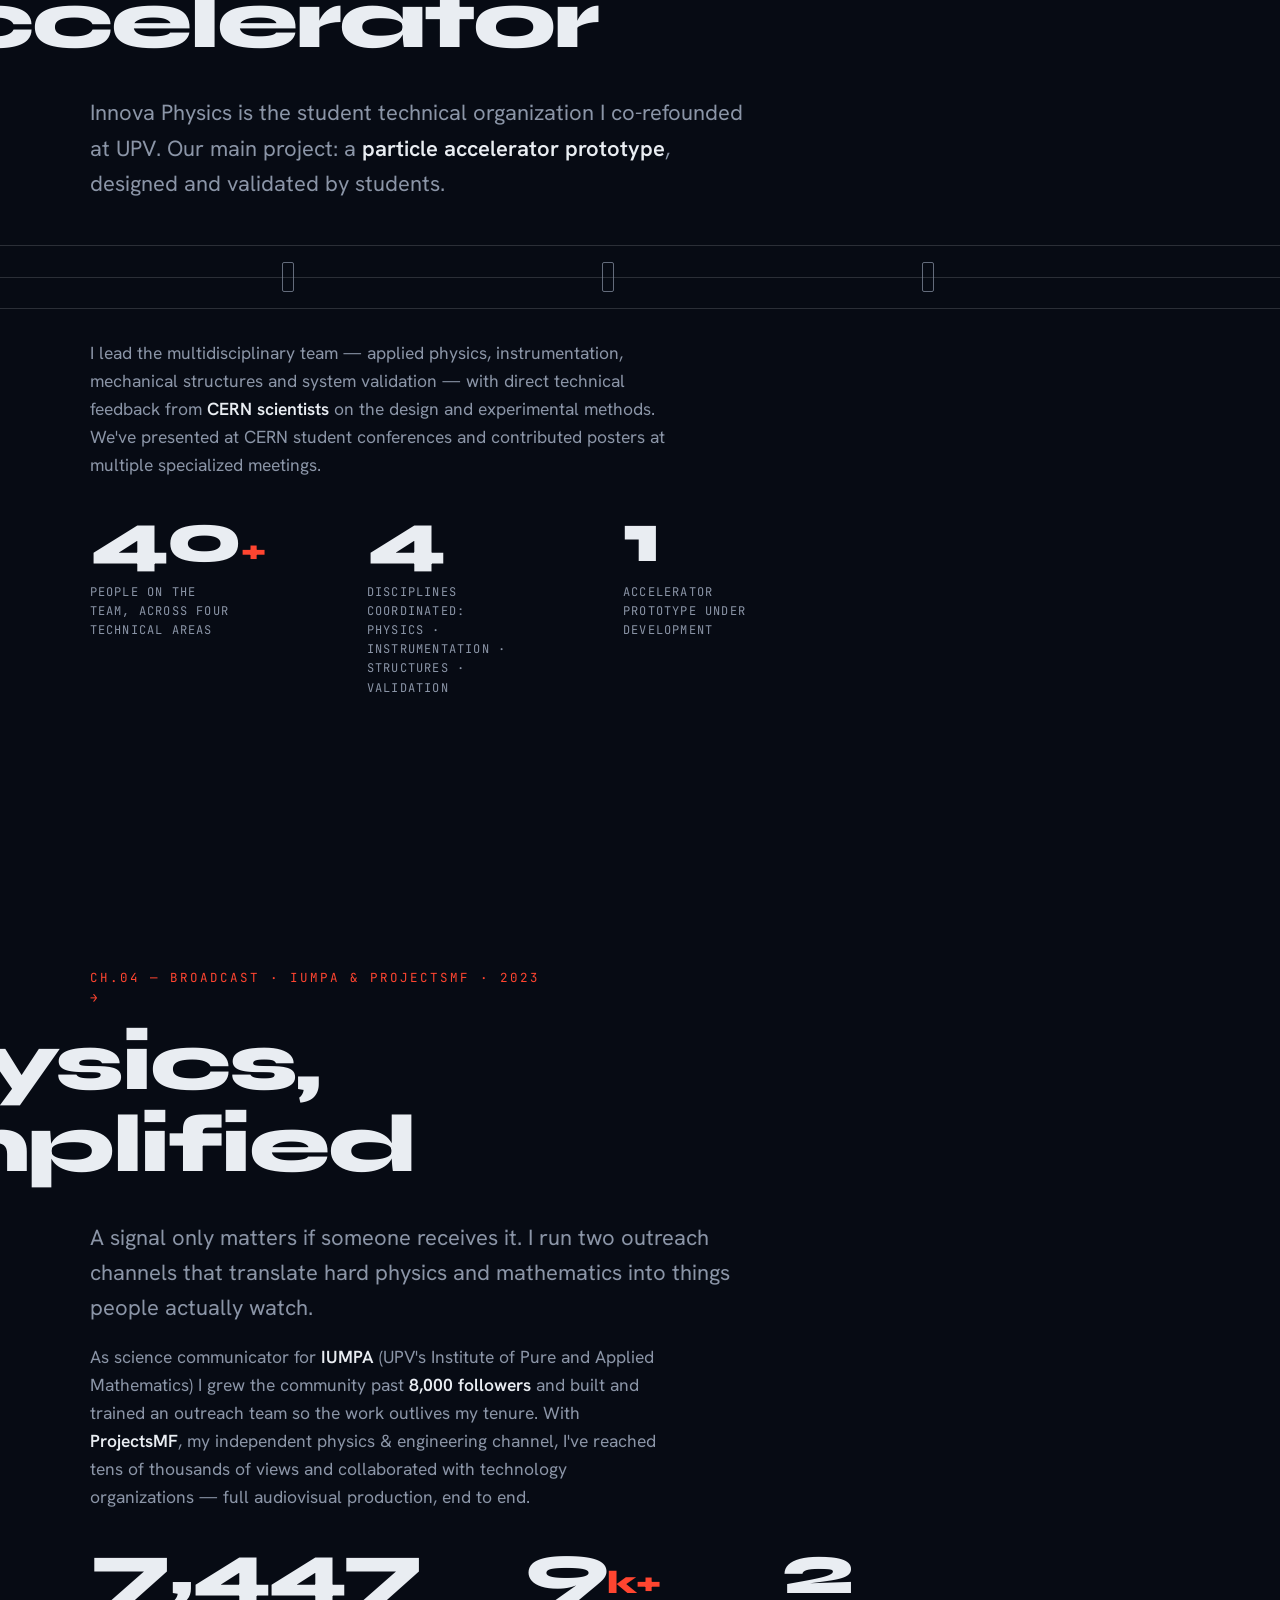
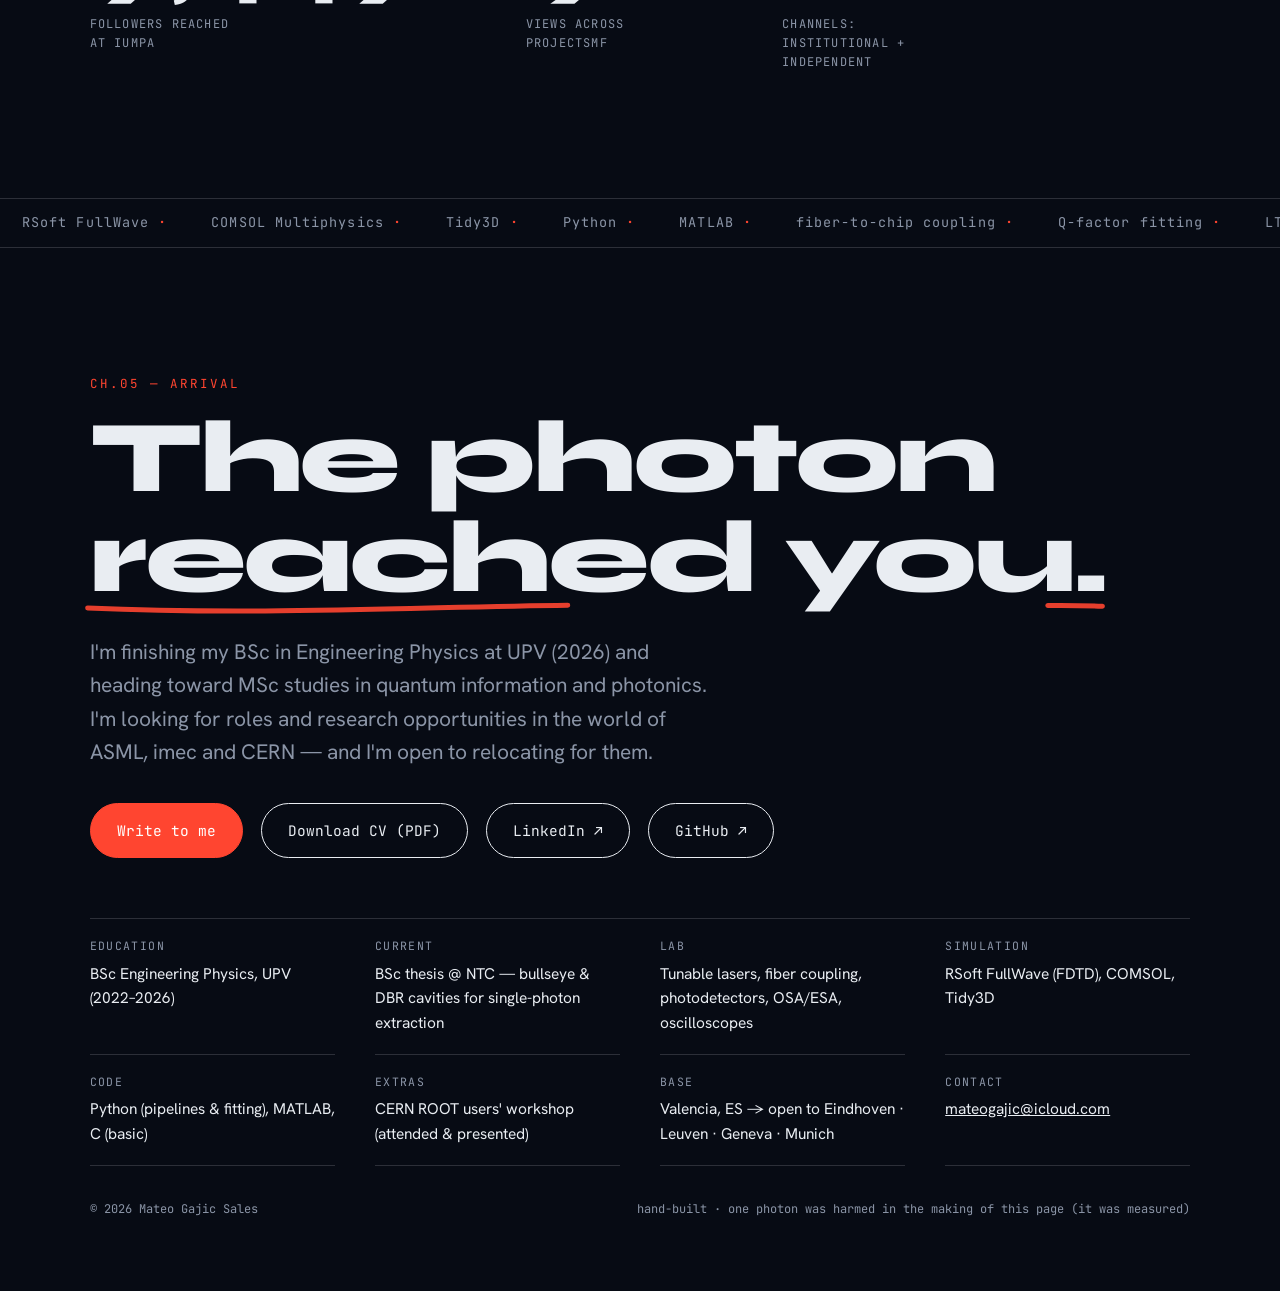
==== commit 8ce415c2: "Update index.html" ====
--- a/index.html
+++ b/index.html
@@ -515,7 +515,7 @@
 
 <div class="marquee" data-theme="dark" aria-hidden="true">
   <div class="track" id="mtrack">
-    <span>RSoft FullWave <b>·</b></span><span>COMSOL Multiphysics <b>·</b></span><span>Tidy3D <b>·</b></span><span>Python <b>·</b></span><span>MATLAB <b>·</b></span><span>fiber-to-chip coupling <b>·</b></span><span>Q-factor fitting <b>·</b></span><span>LTspice <b>·</b></span><span>LaTeX <b>·</b></span><span>
+    <span>RSoft FullWave <b>·</b></span><span>COMSOL Multiphysics <b>·</b></span><span>Tidy3D <b>·</b></span><span>Python <b>·</b></span><span>MATLAB <b>·</b></span><span>fiber-to-chip coupling <b>·</b></span><span>Q-factor fitting <b>·</b></span><span>LTspice <b>·</b></span><span>LaTeX <b>·</b></span>
   </div>
 </div>
 
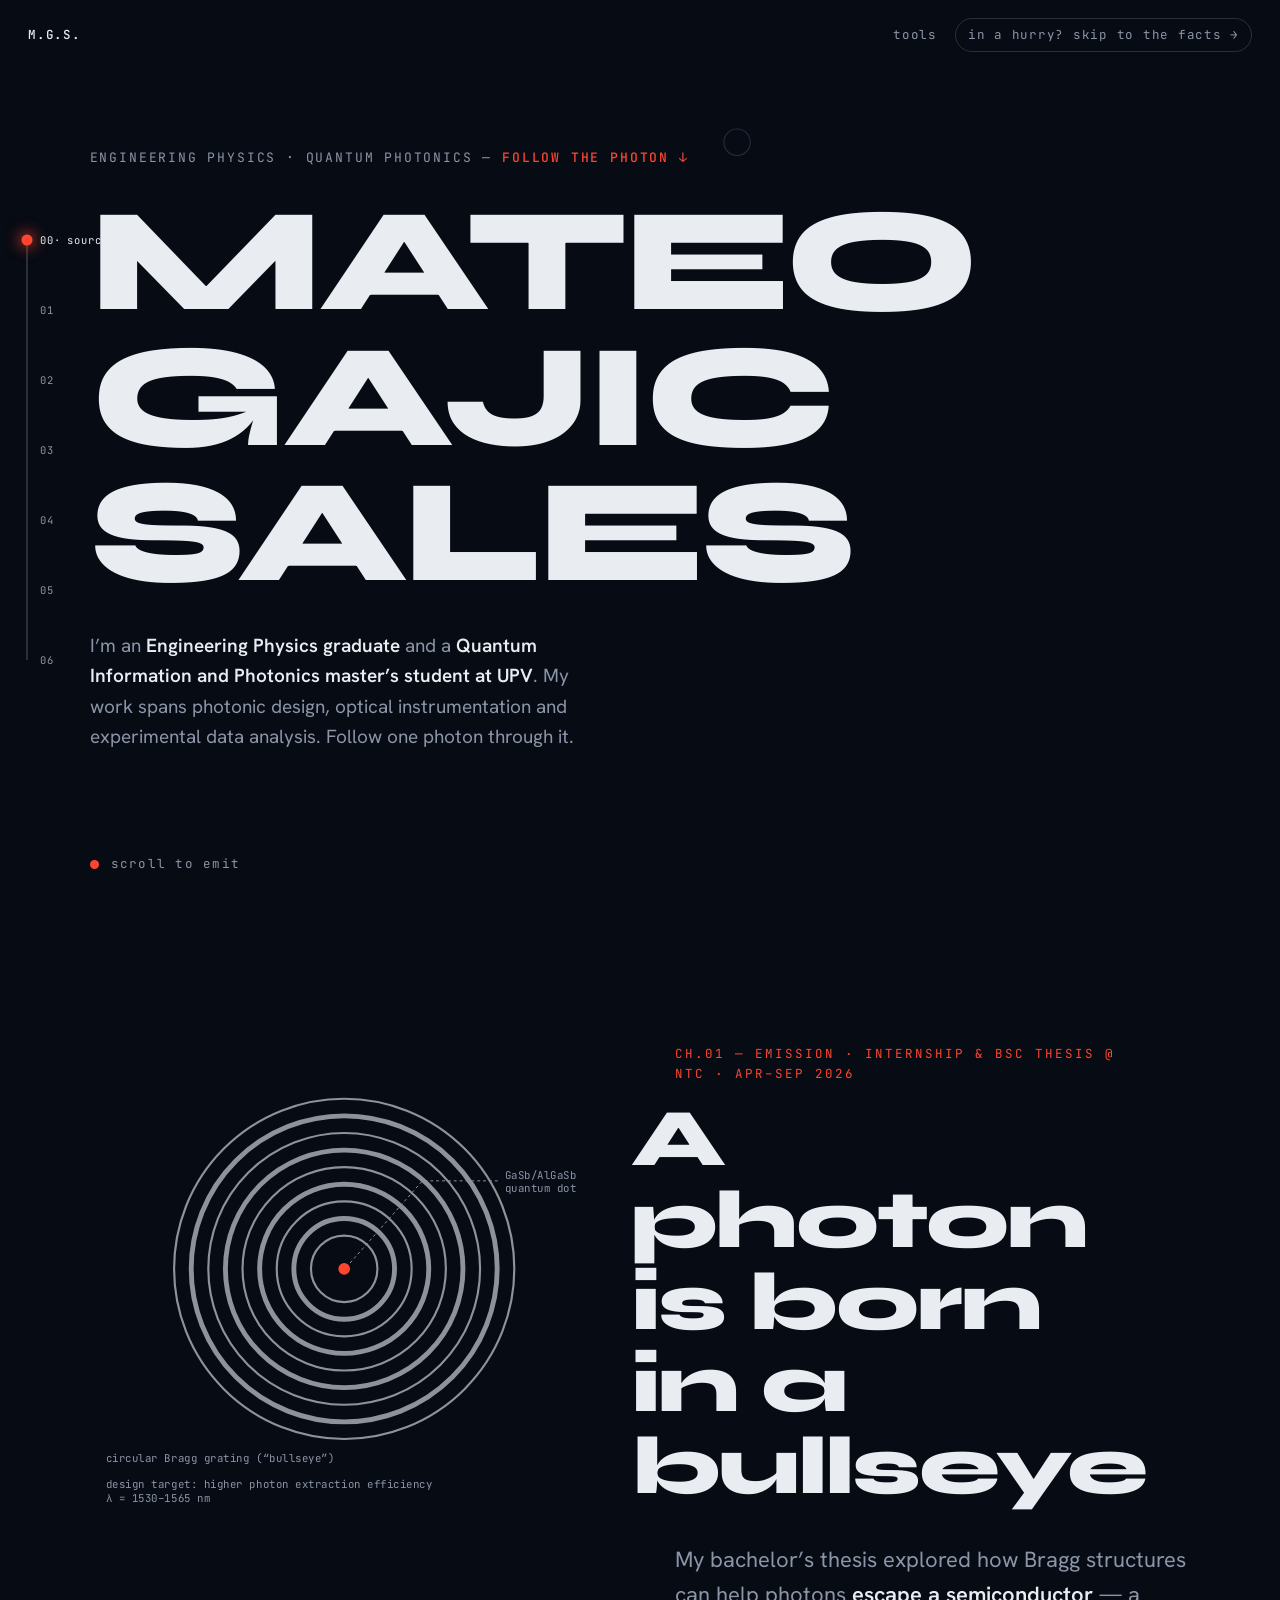
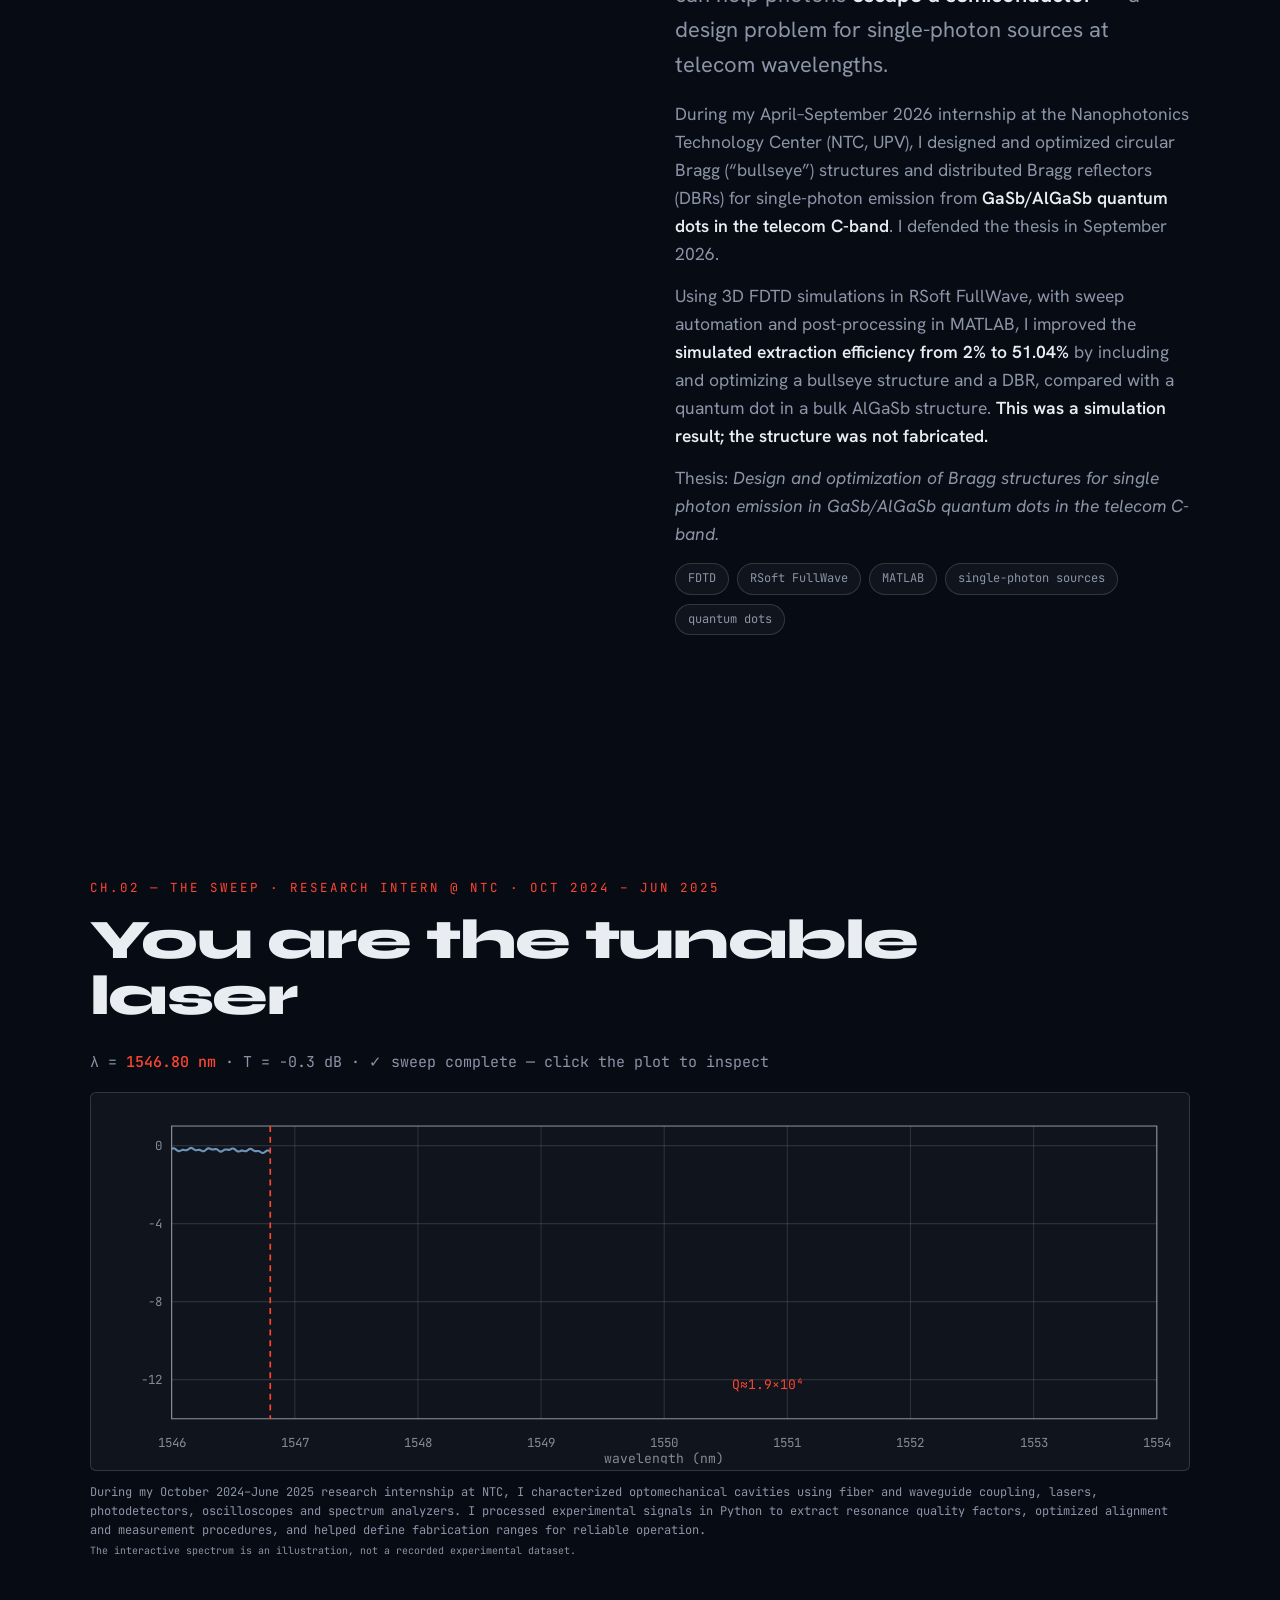
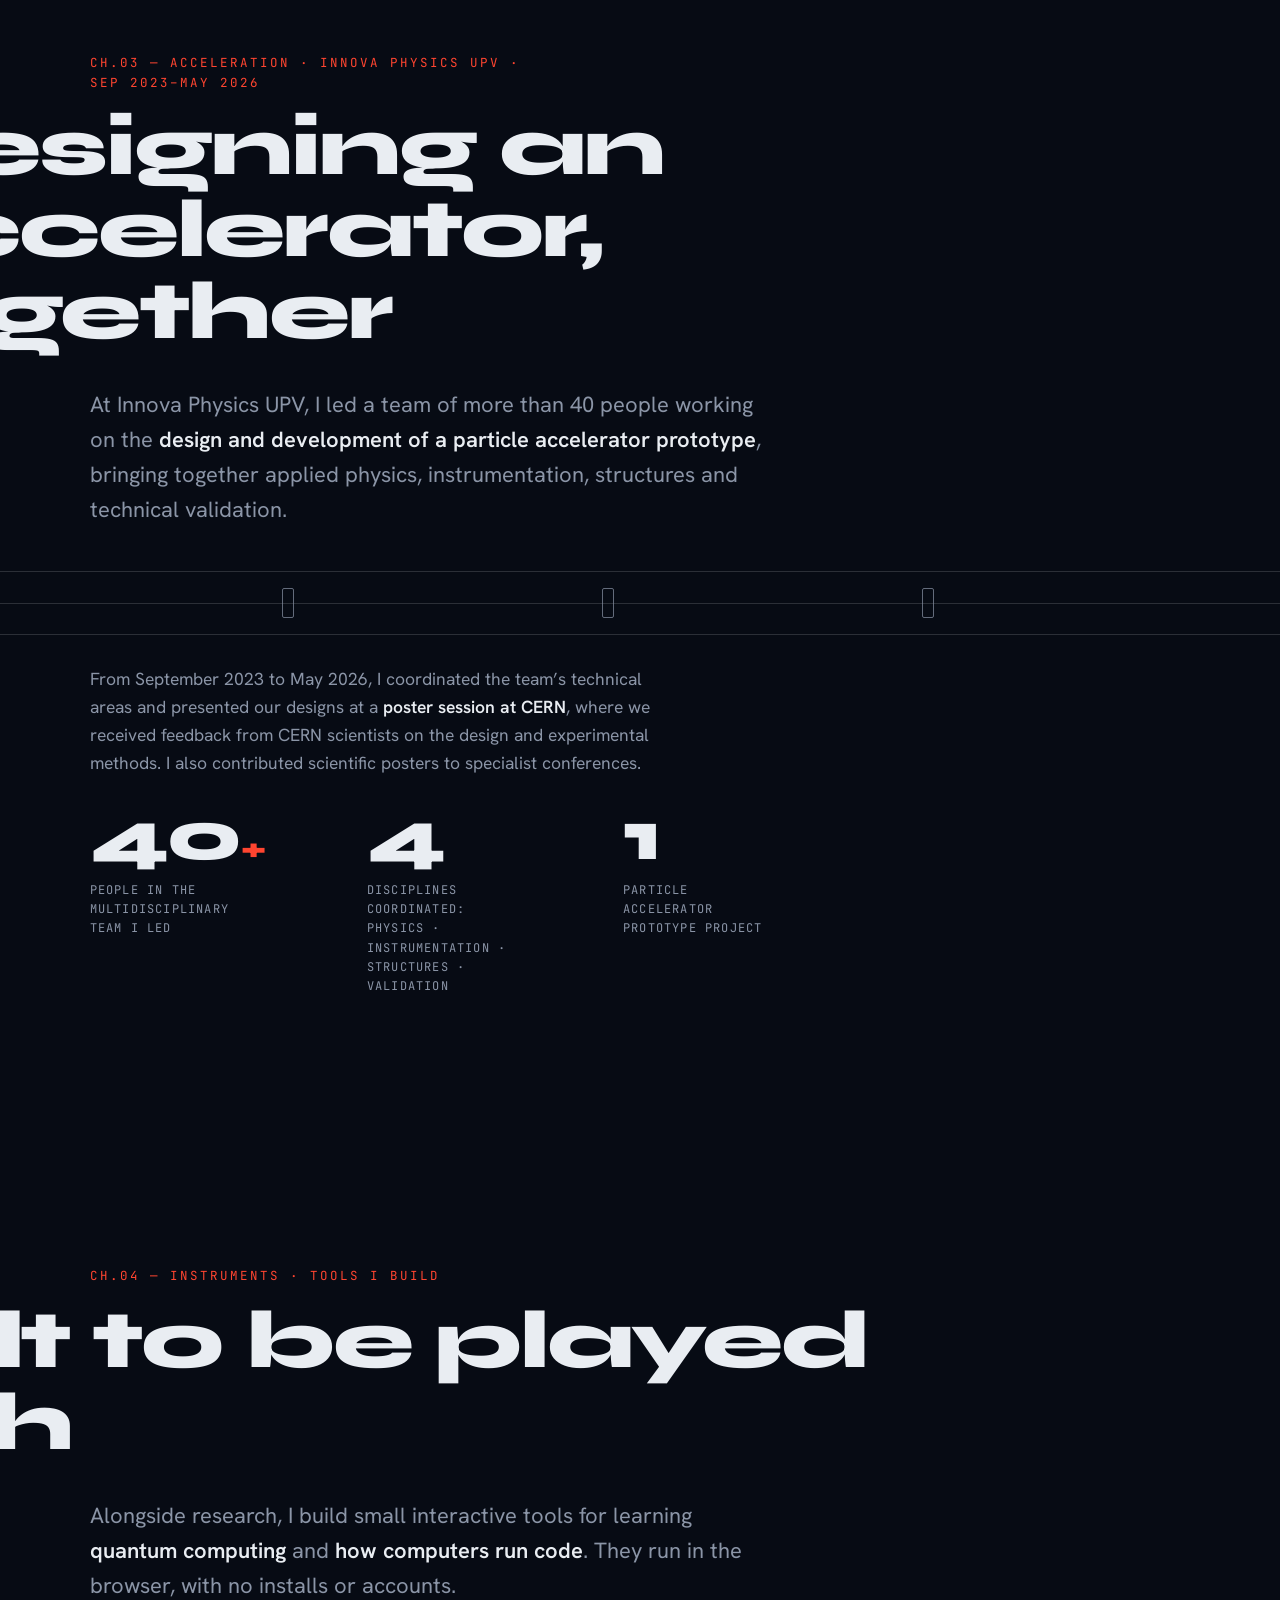
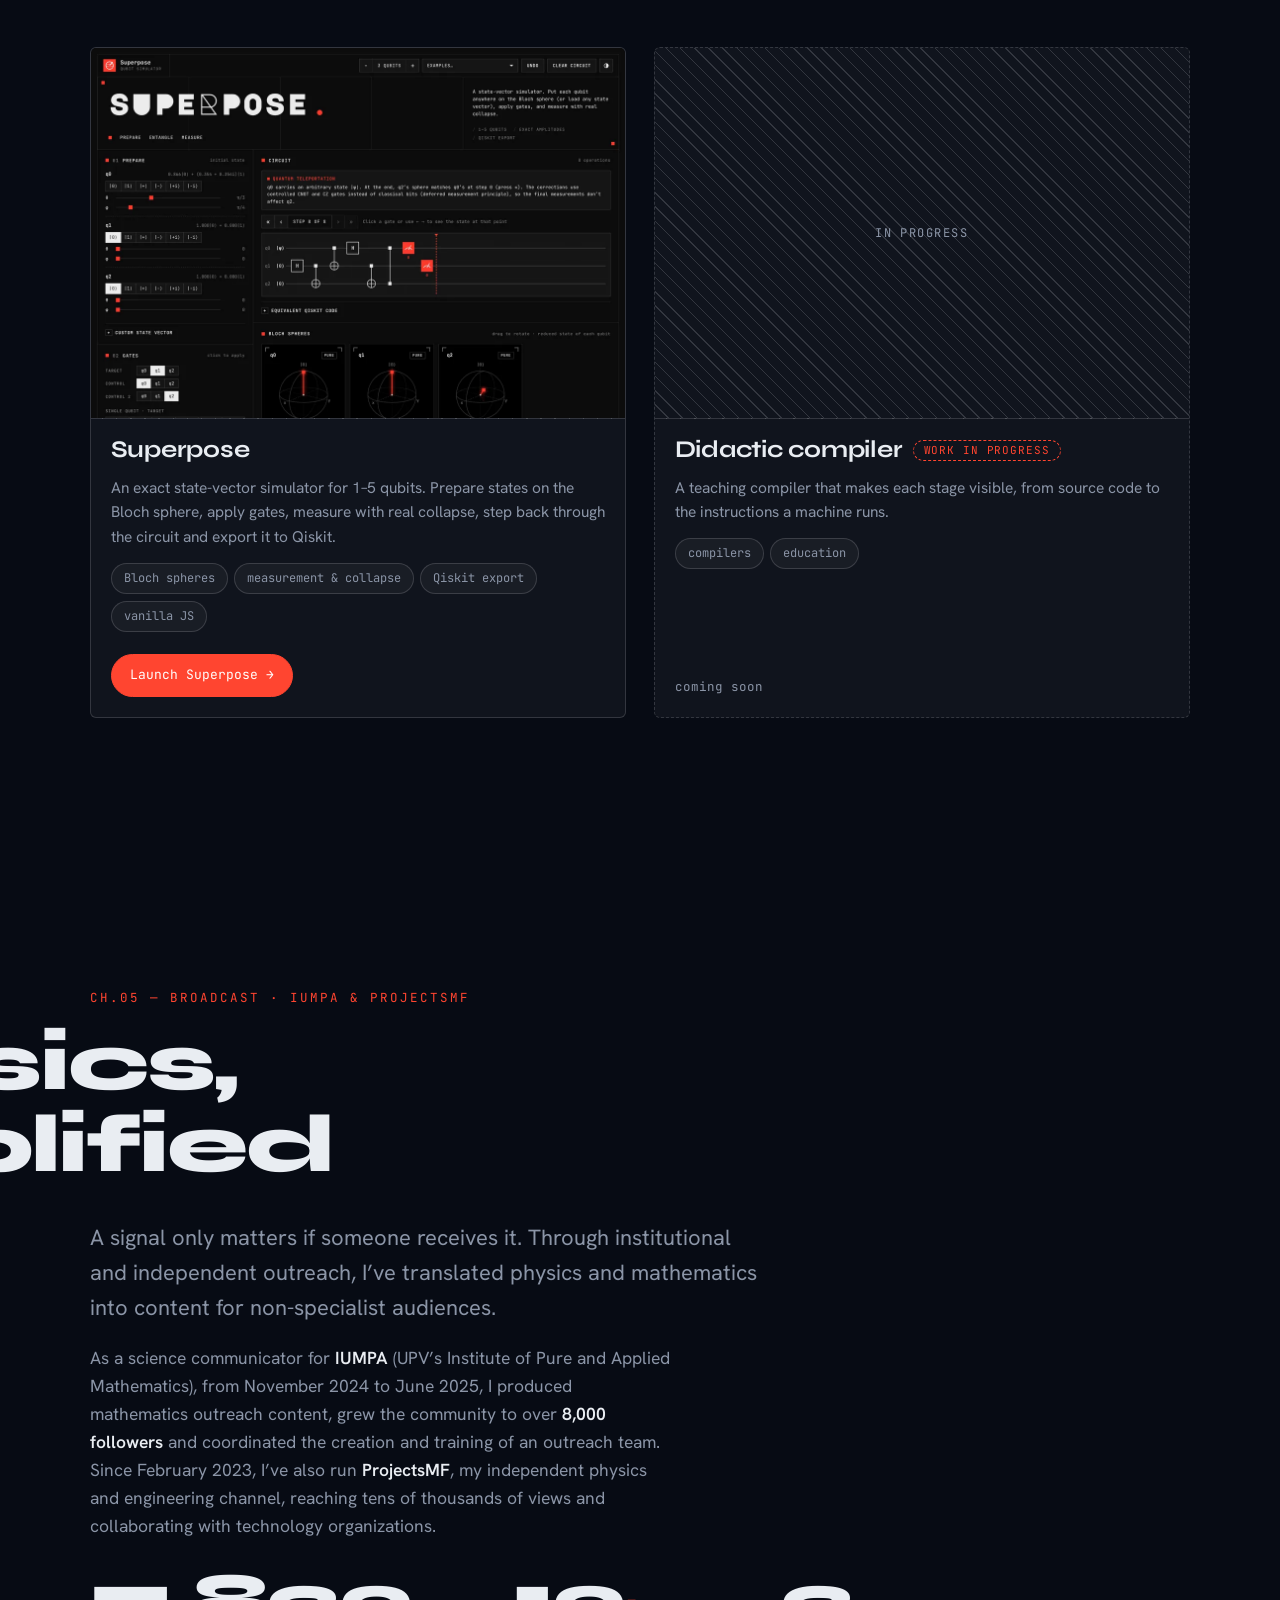
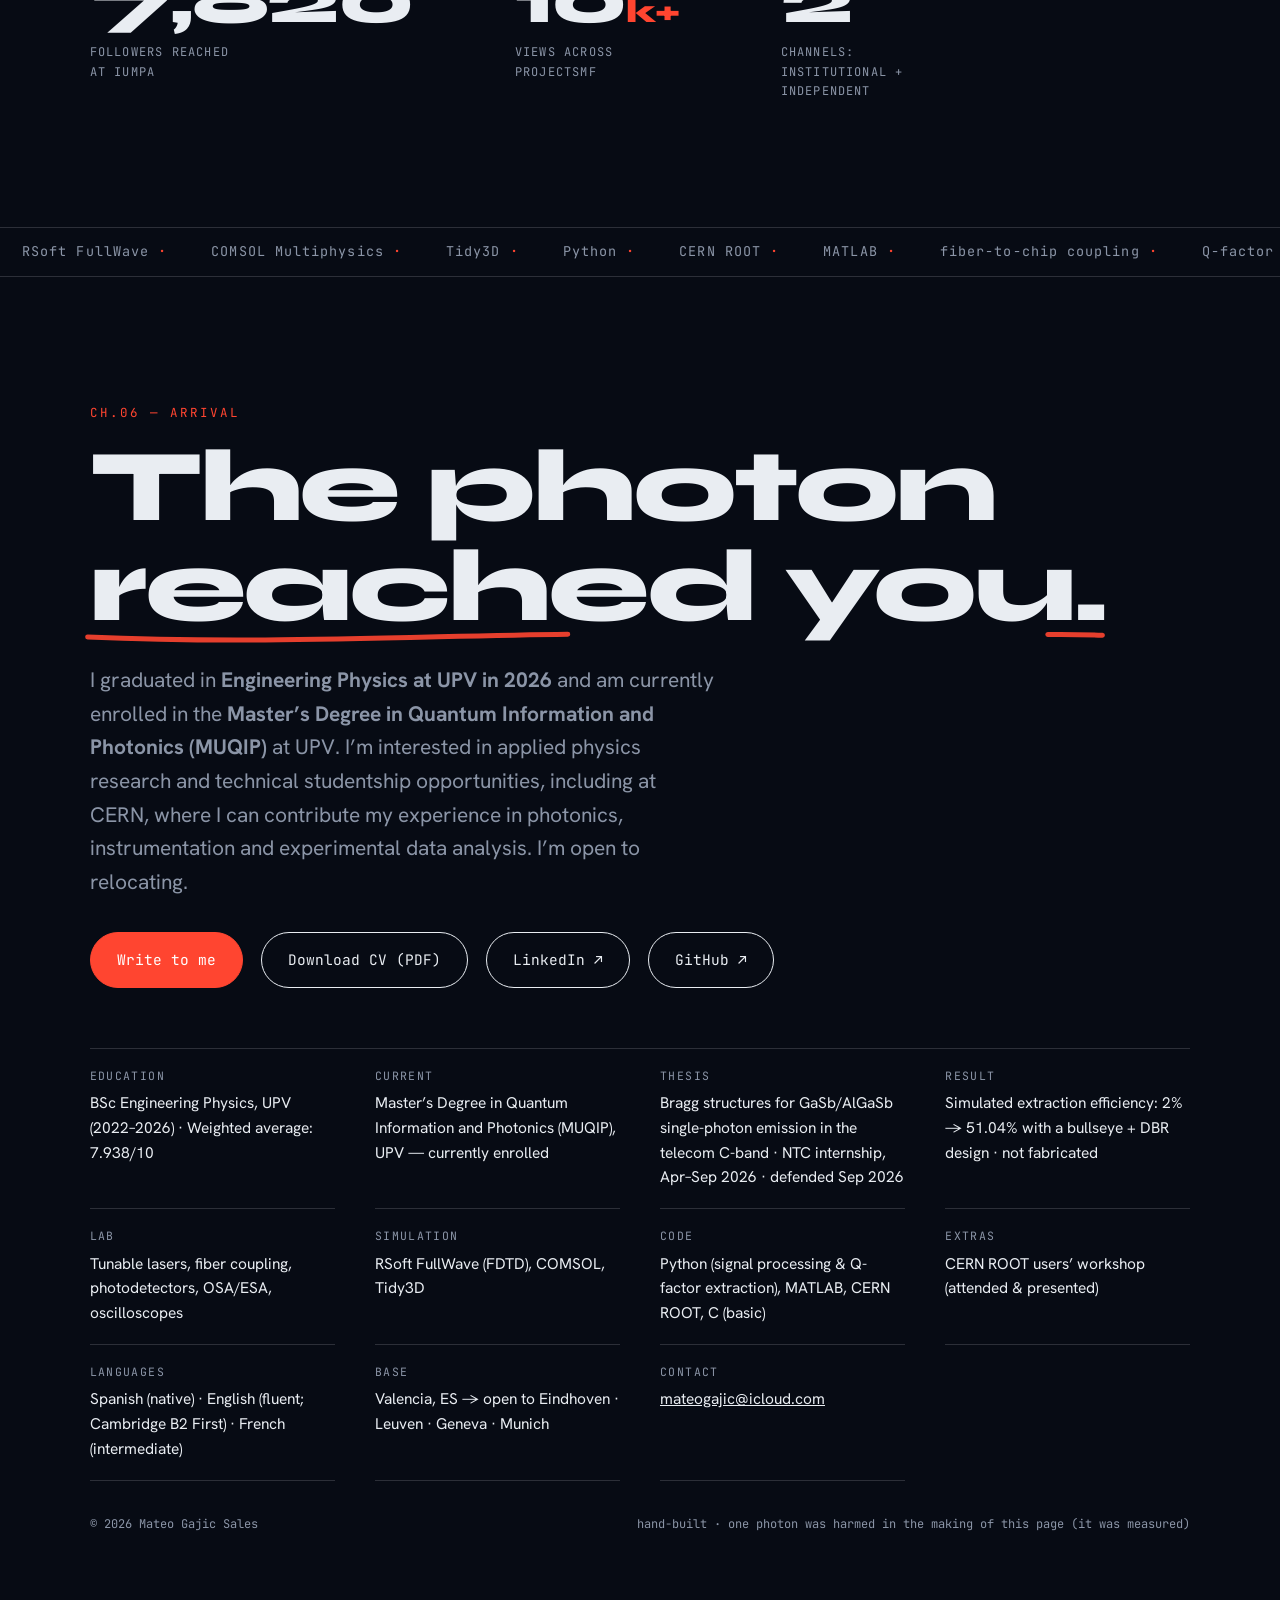
==== commit be546280: "Add Instruments chapter with Superpose simulator - New CH.04 "Instruments": Superpose card and a wor" ====
--- a/index.html
+++ b/index.html
@@ -4,13 +4,13 @@
 <meta charset="UTF-8">
 <meta name="viewport" content="width=device-width, initial-scale=1.0">
 <title>Mateo Gajic Sales — Follow the photon</title>
-<meta name="description" content="Engineering Physics · Nanophotonics. A scroll journey through single-photon sources, optomechanical cavities and a student-built particle accelerator.">
+<meta name="description" content="Engineering Physics graduate and Quantum Information and Photonics master’s student at UPV. Nanophotonics research, optical instrumentation and particle accelerator prototype development.">
 <!-- hand-built by Mateo Gajic Sales. reading the source? hello — mateogajic@icloud.com -->
 <meta name="theme-color" content="#070B14">
-<!-- domain set to mateogajic.github.io. TODO: still need an og.png (1200x630) at the site root -->
+<!-- Social preview image: og.png at the site root. -->
 <link rel="canonical" href="https://mateogajic.github.io/">
-<meta property="og:title" content="Mateo Gajic Sales — Engineering Physics · Nanophotonics">
-<meta property="og:description" content="Follow one photon through my work: single-photon sources at telecom wavelengths, optomechanical cavity characterization, and a student-built particle accelerator.">
+<meta property="og:title" content="Mateo Gajic Sales — Engineering Physics · Quantum Photonics">
+<meta property="og:description" content="From simulated single-photon extraction to optomechanical characterization and accelerator prototype development. Engineering Physics graduate and MUQIP master’s student at UPV.">
 <meta property="og:type" content="website">
 <meta property="og:url" content="https://mateogajic.github.io/">
 <meta property="og:image" content="https://mateogajic.github.io/og.png">
@@ -21,12 +21,12 @@
   "@context": "https://schema.org",
   "@type": "Person",
   "name": "Mateo Gajic Sales",
-  "jobTitle": "Engineering Physics student — Nanophotonics",
+  "jobTitle": "Engineering Physics graduate and master’s student in Quantum Information and Photonics",
   "email": "mailto:mateogajic@icloud.com",
   "url": "https://mateogajic.github.io/",
   "address": {"@type": "PostalAddress", "addressLocality": "Valencia", "addressCountry": "ES"},
   "alumniOf": {"@type": "CollegeOrUniversity", "name": "Universitat Politècnica de València"},
-  "affiliation": {"@type": "Organization", "name": "Nanophotonics Technology Center (NTC)"},
+  "affiliation": {"@type": "CollegeOrUniversity", "name": "Universitat Politècnica de València"},
   "knowsAbout": ["nanophotonics", "single-photon sources", "FDTD simulation", "optomechanics", "quantum dots", "fiber optics"]
 }
 </script>
@@ -63,7 +63,6 @@
 ::selection{background:var(--accent);color:#fff}
 a{color:inherit}
 :focus-visible{outline:2px solid var(--accent);outline-offset:3px;border-radius:2px}
-.mono{font-family:var(--mono)}
 
 /* ---------- fixed chrome ---------- */
 .topbar{
@@ -76,6 +75,8 @@
 .topbar a{text-decoration:none;color:var(--muted)}
 .topbar a:hover{color:var(--accent)}
 .topbar .brand{color:var(--fg);font-weight:500}
+.topbar .nav{display:flex;align-items:center;gap:18px}
+@media (max-width:600px){.topbar .nav{gap:12px}.topbar .nav a:not(.hurry){display:none}}
 .topbar .hurry{border:1px solid var(--line);padding:6px 12px;border-radius:99px;transition:border-color .3s}
 .topbar .hurry:hover{border-color:var(--accent)}
 
@@ -222,7 +223,7 @@
 
 /* ---------- ch02 sweep ---------- */
 .sweep-scene{position:relative;height:260vh}
-.sweep-sticky{position:sticky;top:0;height:100svh;display:flex;flex-direction:column;justify-content:center;padding:0 7vw}
+.sweep-sticky{position:sticky;top:0;will-change:transform;height:100svh;display:flex;flex-direction:column;justify-content:center;padding:0 7vw}
 .sweep-head .eyebrow{
   font-family:var(--mono);font-size:12.5px;letter-spacing:.16em;text-transform:uppercase;
   color:var(--accent);padding-bottom:14px;
@@ -338,21 +339,30 @@
   padding-top:34px;
 }
 
-/* ---------- figures gallery ---------- */
-.figgrid{display:grid;grid-template-columns:repeat(auto-fit,minmax(270px,1fr));gap:28px;padding-top:8px}
-.figcard{border:1px solid var(--line);background:var(--card);border-radius:6px;overflow:hidden}
-.figimg{position:relative;aspect-ratio:4/3;overflow:hidden;
+/* ---------- external link rows (an empty href hides that link; an empty row hides itself) ---------- */
+.linkrow{display:flex;flex-wrap:wrap;gap:10px;padding:6px 0 18px}
+.linkrow a{font-family:var(--mono);font-size:12.5px;text-decoration:none;color:var(--fg);
+  border:1px solid var(--line);border-radius:99px;padding:7px 14px;background:var(--card);transition:border-color .25s,color .25s}
+.linkrow a:hover{border-color:var(--accent);color:var(--accent)}
+.linkrow a[href=""]{display:none}
+.linkrow:not(:has(a:not([href=""])))  {display:none}
+
+/* ---------- ch04 instruments ---------- */
+.toolgrid{display:grid;grid-template-columns:repeat(auto-fit,minmax(280px,1fr));gap:28px;padding-top:26px;max-width:1100px}
+.toolcard{border:1px solid var(--line);background:var(--card);border-radius:6px;overflow:hidden;display:flex;flex-direction:column;min-width:0}
+.toolcard .shot{display:block;aspect-ratio:36/25;overflow:hidden;border-bottom:1px solid var(--line);
   background:repeating-linear-gradient(45deg,transparent,transparent 9px,var(--line) 9px,var(--line) 10px)}
-.figimg img{width:100%;height:100%;object-fit:cover;display:block}
-.figimg .fig-ph{
-  position:absolute;inset:0;display:flex;align-items:center;justify-content:center;
-  text-align:center;padding:16px;opacity:0;pointer-events:none;
-  font-family:var(--mono);font-size:11.5px;line-height:1.7;color:var(--muted);
-}
-.figimg.empty img{display:none}
-.figimg.empty .fig-ph{opacity:1}
-.figcard figcaption{font-family:var(--mono);font-size:12px;color:var(--muted);padding:12px 14px;line-height:1.6}
-.figcard figcaption b{color:var(--fg);font-weight:500}
+.toolcard .shot img{display:block;width:100%;height:100%;object-fit:cover;transition:transform .5s var(--ease)}
+.toolcard a.shot:hover img{transform:scale(1.025)}
+.toolcard .shot.wip{display:flex;align-items:center;justify-content:center;font-family:var(--mono);font-size:12px;letter-spacing:.12em;text-transform:uppercase;color:var(--muted)}
+.toolcard .body{padding:18px 20px 20px;display:flex;flex-direction:column;gap:12px;flex:1}
+.toolcard h3{font-family:var(--display);font-weight:700;font-size:24px;letter-spacing:-.01em;line-height:1.1;display:flex;align-items:center;gap:10px;flex-wrap:wrap}
+.toolcard p{color:var(--muted);font-size:15.5px;padding:0;max-width:none}
+.toolcard .chip{margin:0 6px 6px 0}
+.status{font-family:var(--mono);font-size:11px;font-weight:400;letter-spacing:.08em;text-transform:uppercase;border:1px dashed var(--accent);color:var(--accent);border-radius:99px;padding:3px 10px}
+.toolcard .acts{display:flex;gap:12px;flex-wrap:wrap;margin-top:auto;padding-top:4px}
+.toolcard .btn{font-size:13px;padding:10px 18px}
+.toolcard.wip{border-style:dashed}
 
 /* ---------- sweep extras ---------- */
 .bestlog{font-family:var(--mono);font-size:11.5px;fill:var(--accent);opacity:0;transition:opacity .6s}
@@ -367,33 +377,35 @@
 
 <div class="topbar">
   <a class="brand" href="#top">M.G.S.</a>
-  <a class="hurry" href="#arrival">in a hurry? skip to the facts →</a>
+  <span class="nav"><a href="#instruments">tools</a><a class="hurry" href="#arrival">in a hurry? skip to the facts →</a></span>
 </div>
 
 <div class="rail" aria-hidden="true">
   <div class="fill" id="railfill"></div>
   <div class="photon" id="railphoton"></div>
   <span class="tick" data-tick="0" style="top:0%">00<span class="tick-label"> · source</span></span>
-  <span class="tick" data-tick="1" style="top:20%">01<span class="tick-label"> · emission</span></span>
-  <span class="tick" data-tick="2" style="top:40%">02<span class="tick-label"> · the sweep</span></span>
-  <span class="tick" data-tick="3" style="top:60%">03<span class="tick-label"> · acceleration</span></span>
-  <span class="tick" data-tick="4" style="top:80%">04<span class="tick-label"> · broadcast</span></span>
-  <span class="tick" data-tick="5" style="top:100%">05<span class="tick-label"> · arrival</span></span>
+  <span class="tick" data-tick="1" style="top:16.667%">01<span class="tick-label"> · emission</span></span>
+  <span class="tick" data-tick="2" style="top:33.333%">02<span class="tick-label"> · the sweep</span></span>
+  <span class="tick" data-tick="3" style="top:50%">03<span class="tick-label"> · acceleration</span></span>
+  <span class="tick" data-tick="4" style="top:66.667%">04<span class="tick-label"> · instruments</span></span>
+  <span class="tick" data-tick="5" style="top:83.333%">05<span class="tick-label"> · broadcast</span></span>
+  <span class="tick" data-tick="6" style="top:100%">06<span class="tick-label"> · arrival</span></span>
 </div>
 
 <!-- ============ 00 · SOURCE ============ -->
 <section class="hero" id="top" data-theme="dark" data-ch="0">
   <canvas id="waves" aria-hidden="true"></canvas>
   <div class="hero-inner">
-    <p class="eyebrow">Engineering Physics · Nanophotonics — <b>follow the photon ↓</b></p>
+    <p class="eyebrow">Engineering Physics · Quantum Photonics — <b>follow the photon ↓</b></p>
     <h1 class="big-name" aria-label="Mateo Gajic Sales">
       <span class="word w1"><span>Mateo</span></span>
       <span class="word w2"><span>Gajic</span></span>
       <span class="word w3"><span>Sales</span></span>
     </h1>
     <p class="sub">
-      I design and measure photonic devices at telecom wavelengths — from <b>FDTD simulation</b>
-      to <b>fiber-coupled characterization</b>. This page follows one photon through my work.
+      I’m an <b>Engineering Physics graduate</b> and a <b>Quantum Information and Photonics
+      master’s student at UPV</b>. My work spans photonic design, optical instrumentation
+      and experimental data analysis. Follow one photon through it.
     </p>
   </div>
   <div class="scroll-cue"><span class="pulse"></span> scroll to emit</div>
@@ -412,27 +424,35 @@
           <path class="bl-lead" d="M266,224 L340,140 L420,140"/>
           <text class="bl-label" x="424" y="138"><tspan x="424" dy="0">GaSb/AlGaSb</tspan><tspan x="424" dy="13">quantum dot</tspan></text>
           <text class="bl-label" x="16" y="428">circular Bragg grating (“bullseye”)</text>
-          <text class="bl-label" x="16" y="454"><tspan x="16" dy="0">design target: extraction efficiency ↑ · Purcell factor ↑</tspan><tspan x="16" dy="14">λ = 1530–1565 nm</tspan></text>
+          <text class="bl-label" x="16" y="454"><tspan x="16" dy="0">design target: higher photon extraction efficiency</tspan><tspan x="16" dy="14">λ = 1530–1565 nm</tspan></text>
         </svg>
       </div>
     </div>
     <div>
-      <p class="eyebrow rv">CH.01 — Emission · BSc thesis @ NTC · 2025 →</p>
+      <p class="eyebrow rv">CH.01 — Emission · Internship &amp; BSc thesis @ NTC · Apr–Sep 2026</p>
       <h2 class="rv kin">A photon is born in a bullseye</h2>
       <p class="lede rv">
-        My thesis: design cavities that convince a quantum dot to send its photons
-        <b>where we want them</b> — up and out, into a fiber.
+        My bachelor’s thesis explored how Bragg structures can help photons
+        <b>escape a semiconductor</b> — a design problem for single-photon sources
+        at telecom wavelengths.
       </p>
       <p class="rv">
-        At the Nanophotonics Technology Center (NTC, Valencia) I design circular Bragg
-        (“bullseye”) gratings and distributed Bragg reflectors to increase photon extraction
-        efficiency from <b>GaSb/AlGaSb quantum dots</b> emitting in the telecom C-band —
-        the window where single-photon sources plug straight into existing fiber networks.
+        During my April–September 2026 internship at the Nanophotonics Technology Center
+        (NTC, UPV), I designed and optimized circular Bragg (“bullseye”) structures and
+        distributed Bragg reflectors (DBRs) for single-photon emission from
+        <b>GaSb/AlGaSb quantum dots in the telecom C-band</b>. I defended the thesis
+        in September 2026.
       </p>
       <p class="rv">
-        Full 3D FDTD simulation in RSoft FullWave; sweep automation and post-processing in
-        MATLAB; geometry optimized against extraction efficiency and Purcell enhancement
-        under realistic fabrication tolerances.
+        Using 3D FDTD simulations in RSoft FullWave, with sweep automation and
+        post-processing in MATLAB, I improved the <b>simulated extraction efficiency
+        from 2% to 51.04%</b> by including and optimizing a bullseye structure and a DBR,
+        compared with a quantum dot in a bulk AlGaSb structure.
+        <b>This was a simulation result; the structure was not fabricated.</b>
+      </p>
+      <p class="rv">
+        Thesis: <i>Design and optimization of Bragg structures for single photon emission
+        in GaSb/AlGaSb quantum dots in the telecom C-band.</i>
       </p>
       <div class="rv">
         <span class="chip">FDTD</span><span class="chip">RSoft FullWave</span><span class="chip">MATLAB</span><span class="chip">single-photon sources</span><span class="chip">quantum dots</span>
@@ -455,20 +475,24 @@
       <svg id="sweepsvg" viewBox="0 0 900 300" role="img" aria-label="Transmission spectrum being swept by a laser as you scroll. Dips mark optical resonances with their quality factors."></svg>
     </div>
     <p class="sweep-note">
-      This is what I did at NTC: coupled light into optomechanical cavities through fiber and waveguide,
-      swept, found the resonances, and wrote the Python that fits their Q factors — then helped define
-      the fabrication windows that keep devices working.
+      During my October 2024–June 2025 research internship at NTC, I characterized
+      optomechanical cavities using fiber and waveguide coupling, lasers, photodetectors,
+      oscilloscopes and spectrum analyzers. I processed experimental signals in Python to
+      extract resonance quality factors, optimized alignment and measurement procedures,
+      and helped define fabrication ranges for reliable operation.
+      <br><small>The interactive spectrum is an illustration, not a recorded experimental dataset.</small>
     </p>
   </div>
 </div>
 
 <!-- ============ 03 · ACCELERATION ============ -->
 <section class="chapter" data-theme="light" data-ch="3" id="acceleration">
-  <p class="eyebrow rv">CH.03 — Acceleration · Innova Physics UPV · Sep 2023 →</p>
-  <h2 class="rv kin">Then we built an accelerator</h2>
+  <p class="eyebrow rv">CH.03 — Acceleration · Innova Physics UPV · Sep 2023–May 2026</p>
+  <h2 class="rv kin">Designing an accelerator, together</h2>
   <p class="lede rv">
-    Innova Physics is the student technical organization I co-refounded at UPV. Our main project:
-    a <b>particle accelerator prototype</b>, designed and validated by students.
+    At Innova Physics UPV, I led a team of more than 40 people working on the
+    <b>design and development of a particle accelerator prototype</b>, bringing together
+    applied physics, instrumentation, structures and technical validation.
   </p>
   <div class="beamline rv" aria-hidden="true">
     <div class="beam-axis"></div>
@@ -478,34 +502,80 @@
     <div class="pdot"></div><div class="pdot d2"></div><div class="pdot d3"></div>
   </div>
   <p class="rv">
-    I lead the multidisciplinary team — applied physics, instrumentation, mechanical structures and
-    system validation — with direct technical feedback from <b>CERN scientists</b> on the design and
-    experimental methods. We've presented at CERN student conferences and contributed posters at
-    multiple specialized meetings.
+    From September 2023 to May 2026, I coordinated the team’s technical areas and
+    presented our designs at a <b>poster session at CERN</b>, where we received
+    feedback from CERN scientists on the design and experimental methods. I also
+    contributed scientific posters to specialist conferences.
   </p>
+  <!-- LINKS: paste the URL inside href="" to show the button -->
+  <div class="linkrow rv">
+    <a href="" target="_blank" rel="noopener">Innova Physics UPV ↗</a>
+  </div>
   <div class="stats">
-    <div class="stat rv"><div class="num"><span data-count="40">0</span><span class="unit">+</span></div><div class="lbl">people on the team, across four technical areas</div></div>
+    <div class="stat rv"><div class="num"><span data-count="40">0</span><span class="unit">+</span></div><div class="lbl">people in the multidisciplinary team I led</div></div>
     <div class="stat rv"><div class="num"><span data-count="4">0</span></div><div class="lbl">disciplines coordinated: physics · instrumentation · structures · validation</div></div>
-    <div class="stat rv"><div class="num"><span data-count="1">0</span></div><div class="lbl">accelerator prototype under development</div></div>
+    <div class="stat rv"><div class="num"><span data-count="1">0</span></div><div class="lbl">particle accelerator prototype project</div></div>
   </div>
 </section>
 
-<!-- ============ 04 · BROADCAST ============ -->
-<section class="chapter broadcast" data-theme="dark" data-ch="4" id="broadcast">
+<!-- ============ 04 · INSTRUMENTS ============ -->
+<section class="chapter" data-theme="dark" data-ch="4" id="instruments">
+  <p class="eyebrow rv">CH.04 — Instruments · Tools I build</p>
+  <h2 class="rv kin">Built to be played with</h2>
+  <p class="lede rv">
+    Alongside research, I build small interactive tools for learning
+    <b>quantum computing</b> and <b>how computers run code</b>. They run in the browser,
+    with no installs or accounts.
+  </p>
+  <div class="toolgrid">
+    <article class="toolcard rv">
+      <a class="shot" href="tools/superpose/" tabindex="-1" aria-hidden="true">
+        <picture><source srcset="tools/superpose/preview.webp" type="image/webp"><img src="tools/superpose/preview.jpg" alt="" width="1080" height="750" loading="lazy" decoding="async"></picture>
+      </a>
+      <div class="body">
+        <h3>Superpose</h3>
+        <p>An exact state-vector simulator for 1–5 qubits. Prepare states on the Bloch sphere,
+          apply gates, measure with real collapse, step back through the circuit and export it to Qiskit.</p>
+        <div><span class="chip">Bloch spheres</span><span class="chip">measurement &amp; collapse</span><span class="chip">Qiskit export</span><span class="chip">vanilla JS</span></div>
+        <div class="acts"><a class="btn primary" href="tools/superpose/">Launch Superpose →</a></div>
+      </div>
+    </article>
+    <article class="toolcard wip rv">
+      <div class="shot wip" aria-hidden="true">in progress</div>
+      <div class="body">
+        <h3>Didactic compiler <span class="status">work in progress</span></h3>
+        <p>A teaching compiler that makes each stage visible, from source code to the
+          instructions a machine runs.</p>
+        <div><span class="chip">compilers</span><span class="chip">education</span></div>
+        <div class="acts"><span style="font-family:var(--mono);font-size:12.5px;color:var(--muted)">coming soon</span></div>
+      </div>
+    </article>
+  </div>
+</section>
+
+<!-- ============ 05 · BROADCAST ============ -->
+<section class="chapter broadcast" data-theme="dark" data-ch="5" id="broadcast">
   <div class="bc-rings" aria-hidden="true"><i></i><i></i><i></i><i></i></div>
-  <p class="eyebrow rv">CH.04 — Broadcast · IUMPA &amp; ProjectsMF · 2023 →</p>
+  <p class="eyebrow rv">CH.05 — Broadcast · IUMPA &amp; ProjectsMF</p>
   <h2 class="rv kin">Physics, amplified</h2>
   <p class="lede rv">
-    A signal only matters if someone receives it. I run two outreach channels that translate
-    hard physics and mathematics into things people actually watch.
+    A signal only matters if someone receives it. Through institutional and independent
+    outreach, I’ve translated physics and mathematics into content for non-specialist audiences.
   </p>
   <p class="rv">
-    As science communicator for <b>IUMPA</b> (UPV's Institute of Pure and Applied Mathematics) I grew
-    the community past <b>8,000 followers</b> and built and trained an outreach team so the work
-    outlives my tenure. With <b>ProjectsMF</b>, my independent physics &amp; engineering channel, I've
-    reached tens of thousands of views and collaborated with technology organizations — full
-    audiovisual production, end to end.
+    As a science communicator for <b>IUMPA</b> (UPV’s Institute of Pure and Applied Mathematics),
+    from November 2024 to June 2025, I produced mathematics outreach content, grew the community
+    to over <b>8,000 followers</b> and coordinated the creation and training of an outreach team.
+    Since February 2023, I’ve also run <b>ProjectsMF</b>, my independent physics and engineering
+    channel, reaching tens of thousands of views and collaborating with technology organizations.
   </p>
+  <!-- LINKS: paste each URL inside href=""; empty ones stay hidden. Add or remove platforms as needed -->
+  <div class="linkrow rv">
+    <a href="" target="_blank" rel="noopener">ProjectsMF · Instagram ↗</a>
+    <a href="" target="_blank" rel="noopener">ProjectsMF · TikTok ↗</a>
+    <a href="" target="_blank" rel="noopener">ProjectsMF · YouTube ↗</a>
+    <a href="" target="_blank" rel="noopener">IUMPA outreach ↗</a>
+  </div>
   <div class="stats">
     <div class="stat rv"><div class="num"><span data-count="8000">0</span></div><div class="lbl">followers reached at IUMPA</div></div>
     <div class="stat rv"><div class="num"><span data-count="10">0</span><span class="unit">k+</span></div><div class="lbl">views across ProjectsMF</div></div>
@@ -515,32 +585,37 @@
 
 <div class="marquee" data-theme="dark" aria-hidden="true">
   <div class="track" id="mtrack">
-    <span>RSoft FullWave <b>·</b></span><span>COMSOL Multiphysics <b>·</b></span><span>Tidy3D <b>·</b></span><span>Python <b>·</b></span><span>MATLAB <b>·</b></span><span>fiber-to-chip coupling <b>·</b></span><span>Q-factor fitting <b>·</b></span><span>LTspice <b>·</b></span><span>LaTeX <b>·</b></span>
+    <span>RSoft FullWave <b>·</b></span><span>COMSOL Multiphysics <b>·</b></span><span>Tidy3D <b>·</b></span><span>Python <b>·</b></span><span>CERN ROOT <b>·</b></span><span>MATLAB <b>·</b></span><span>fiber-to-chip coupling <b>·</b></span><span>Q-factor fitting <b>·</b></span><span>LTspice <b>·</b></span><span>LaTeX <b>·</b></span>
   </div>
 </div>
 
-<!-- ============ 05 · ARRIVAL ============ -->
-<section class="arrival" data-theme="dark" data-ch="5" id="arrival">
-  <p class="eyebrow rv">CH.05 — Arrival</p>
+<!-- ============ 06 · ARRIVAL ============ -->
+<section class="arrival" data-theme="dark" data-ch="6" id="arrival">
+  <p class="eyebrow rv">CH.06 — Arrival</p>
   <h2 class="rv">The photon <em class="marked" id="mark-reached">reached you.<svg class="mark" viewBox="0 0 460 30" preserveAspectRatio="none" aria-hidden="true"><path d="M6,18 C110,30 210,6 300,18 C350,25 410,12 452,16"/></svg></em></h2>
   <p class="lede rv">
-    I'm finishing my BSc in Engineering Physics at UPV (2026) and heading toward MSc studies in
-    quantum information and photonics. I'm looking for roles and research opportunities in the
-    world of ASML, imec and CERN — and I'm open to relocating for them.
+    I graduated in <b>Engineering Physics at UPV in 2026</b> and am currently enrolled in
+    the <b>Master’s Degree in Quantum Information and Photonics (MUQIP)</b> at UPV.
+    I’m interested in applied physics research and technical studentship opportunities,
+    including at CERN, where I can contribute my experience in photonics,
+    instrumentation and experimental data analysis. I’m open to relocating.
   </p>
   <div class="cta-row rv">
     <a class="btn primary" href="mailto:mateogajic@icloud.com">Write to me</a>
-    <a class="btn ghost" href="cv/Mateo_Gajic_Sales_CV.pdf" download data-todo="cv">Download CV (PDF)</a>
-    <a class="btn ghost" href="https://es.linkedin.com/in/mateo-gajic-sales-49513a261/en" data-todo="linkedin">LinkedIn ↗</a>
-    <a class="btn ghost" href="https://github.com/mateogajic" data-todo="github">GitHub ↗</a>
+    <a class="btn ghost" href="cv/Mateo_Gajic_Sales_CV.pdf" download>Download CV (PDF)</a>
+    <a class="btn ghost" href="https://es.linkedin.com/in/mateo-gajic-sales-49513a261/en">LinkedIn ↗</a>
+    <a class="btn ghost" href="https://github.com/mateogajic">GitHub ↗</a>
   </div>
   <dl class="facts rv">
-    <div class="fact"><dt>Education</dt><dd>BSc Engineering Physics, UPV (2022–2026)</dd></div>
-    <div class="fact"><dt>Current</dt><dd>BSc thesis @ NTC — bullseye &amp; DBR cavities for single-photon extraction</dd></div>
+    <div class="fact"><dt>Education</dt><dd>BSc Engineering Physics, UPV (2022–2026) · Weighted average: 7.938/10</dd></div>
+    <div class="fact"><dt>Current</dt><dd>Master’s Degree in Quantum Information and Photonics (MUQIP), UPV — currently enrolled</dd></div>
+    <div class="fact"><dt>Thesis</dt><dd>Bragg structures for GaSb/AlGaSb single-photon emission in the telecom C-band · NTC internship, Apr–Sep 2026 · defended Sep 2026</dd></div>
+    <div class="fact"><dt>Result</dt><dd>Simulated extraction efficiency: 2% → 51.04% with a bullseye + DBR design · not fabricated</dd></div>
     <div class="fact"><dt>Lab</dt><dd>Tunable lasers, fiber coupling, photodetectors, OSA/ESA, oscilloscopes</dd></div>
     <div class="fact"><dt>Simulation</dt><dd>RSoft FullWave (FDTD), COMSOL, Tidy3D</dd></div>
-    <div class="fact"><dt>Code</dt><dd>Python (pipelines &amp; fitting), MATLAB, C (basic)</dd></div>
-    <div class="fact"><dt>Extras</dt><dd>CERN ROOT users' workshop (attended &amp; presented)</dd></div>
+    <div class="fact"><dt>Code</dt><dd>Python (signal processing &amp; Q-factor extraction), MATLAB, CERN ROOT, C (basic)</dd></div>
+    <div class="fact"><dt>Extras</dt><dd>CERN ROOT users’ workshop (attended &amp; presented)</dd></div>
+    <div class="fact"><dt>Languages</dt><dd>Spanish (native) · English (fluent; Cambridge B2 First) · French (intermediate)</dd></div>
     <div class="fact"><dt>Base</dt><dd>Valencia, ES → open to Eindhoven · Leuven · Geneva · Munich</dd></div>
     <div class="fact"><dt>Contact</dt><dd><a href="mailto:mateogajic@icloud.com">mateogajic@icloud.com</a></dd></div>
   </dl>
@@ -791,7 +866,7 @@
   var BEST = 2;
   // best-device tag + pinned cursor dot
   var best = mk('text',{x:X(RES[BEST].l),y:Y(db(RES[BEST].l))+36,'text-anchor':'middle','class':'bestlog'});
-  best.textContent = 'best device \u2014 logged \u2713';
+  best.textContent = 'example resonance';
   var curDot = mk('circle',{r:4,fill:'var(--accent)',opacity:0});
   function fmtQ(q){
     var e = Math.floor(Math.log10(q));
@@ -808,11 +883,38 @@
     if (dist < near.w*2.5) txt += ' \u00B7 Q \u2248 <span class="rv2">'+fmtQ(near.Q)+'</span>';
     readout.innerHTML = txt;
   }
+  // The scroll position sets a target; the drawn sweep glides toward it each frame,
+  // so the laser decelerates smoothly instead of halting the instant scrolling stops.
+  // The sweep finishes at 90% of the pinned distance, leaving a short dwell on the
+  // completed spectrum before the section releases.
+  var sweepCur = 0, sweepTarget = 0, sweepAnim = false;
+  // Soft pin: position:sticky stops the content dead when it pins and launches it at
+  // full speed when it releases. Over a zone of E px around each of those two points we
+  // add a transform so the content's speed ramps linearly from page speed to 0 (arriving)
+  // and from 0 back to page speed (leaving). Position and speed stay continuous.
+  var sweepSticky = scene.querySelector('.sweep-sticky');
+  function softPin(s, total){
+    var E = Math.min(window.innerHeight*0.3, total/3), off = 0, u;
+    if (s > -E && s < E){ u = s+E; off = u*u/(4*E) - Math.max(s,0); }
+    else if (s > total-E && s < total+E){ u = s-total+E; off = -u*u/(4*E) + Math.max(s-total,0); }
+    sweepSticky.style.transform = off ? 'translate3d(0,'+off.toFixed(1)+'px,0)' : '';
+    return E;
+  }
   function sweepUpdate(){
     var rect = scene.getBoundingClientRect();
-    var vh = window.innerHeight;
-    var total = rect.height - vh;
-    var p = Math.max(0, Math.min(1, -rect.top/total));
+    var total = rect.height - window.innerHeight;
+    var s = -rect.top, E = softPin(s, total);
+    // the laser sweeps only while the plot is fully at rest, finishing at 90% of that span
+    sweepTarget = Math.max(0, Math.min(1, (s-E) / ((total-2*E)*0.9)));
+    if (!sweepAnim){ sweepAnim = true; requestAnimationFrame(sweepStep); }
+  }
+  function sweepStep(){
+    var d = sweepTarget - sweepCur;
+    sweepCur = Math.abs(d) < 0.0008 ? sweepTarget : sweepCur + d*0.25;
+    sweepRender(sweepCur);
+    if (sweepCur !== sweepTarget) requestAnimationFrame(sweepStep); else sweepAnim = false;
+  }
+  function sweepRender(p){
     clipRect.setAttribute('width', pw*p);
     if (p >= 0.985 && !completed){
       completed = true;
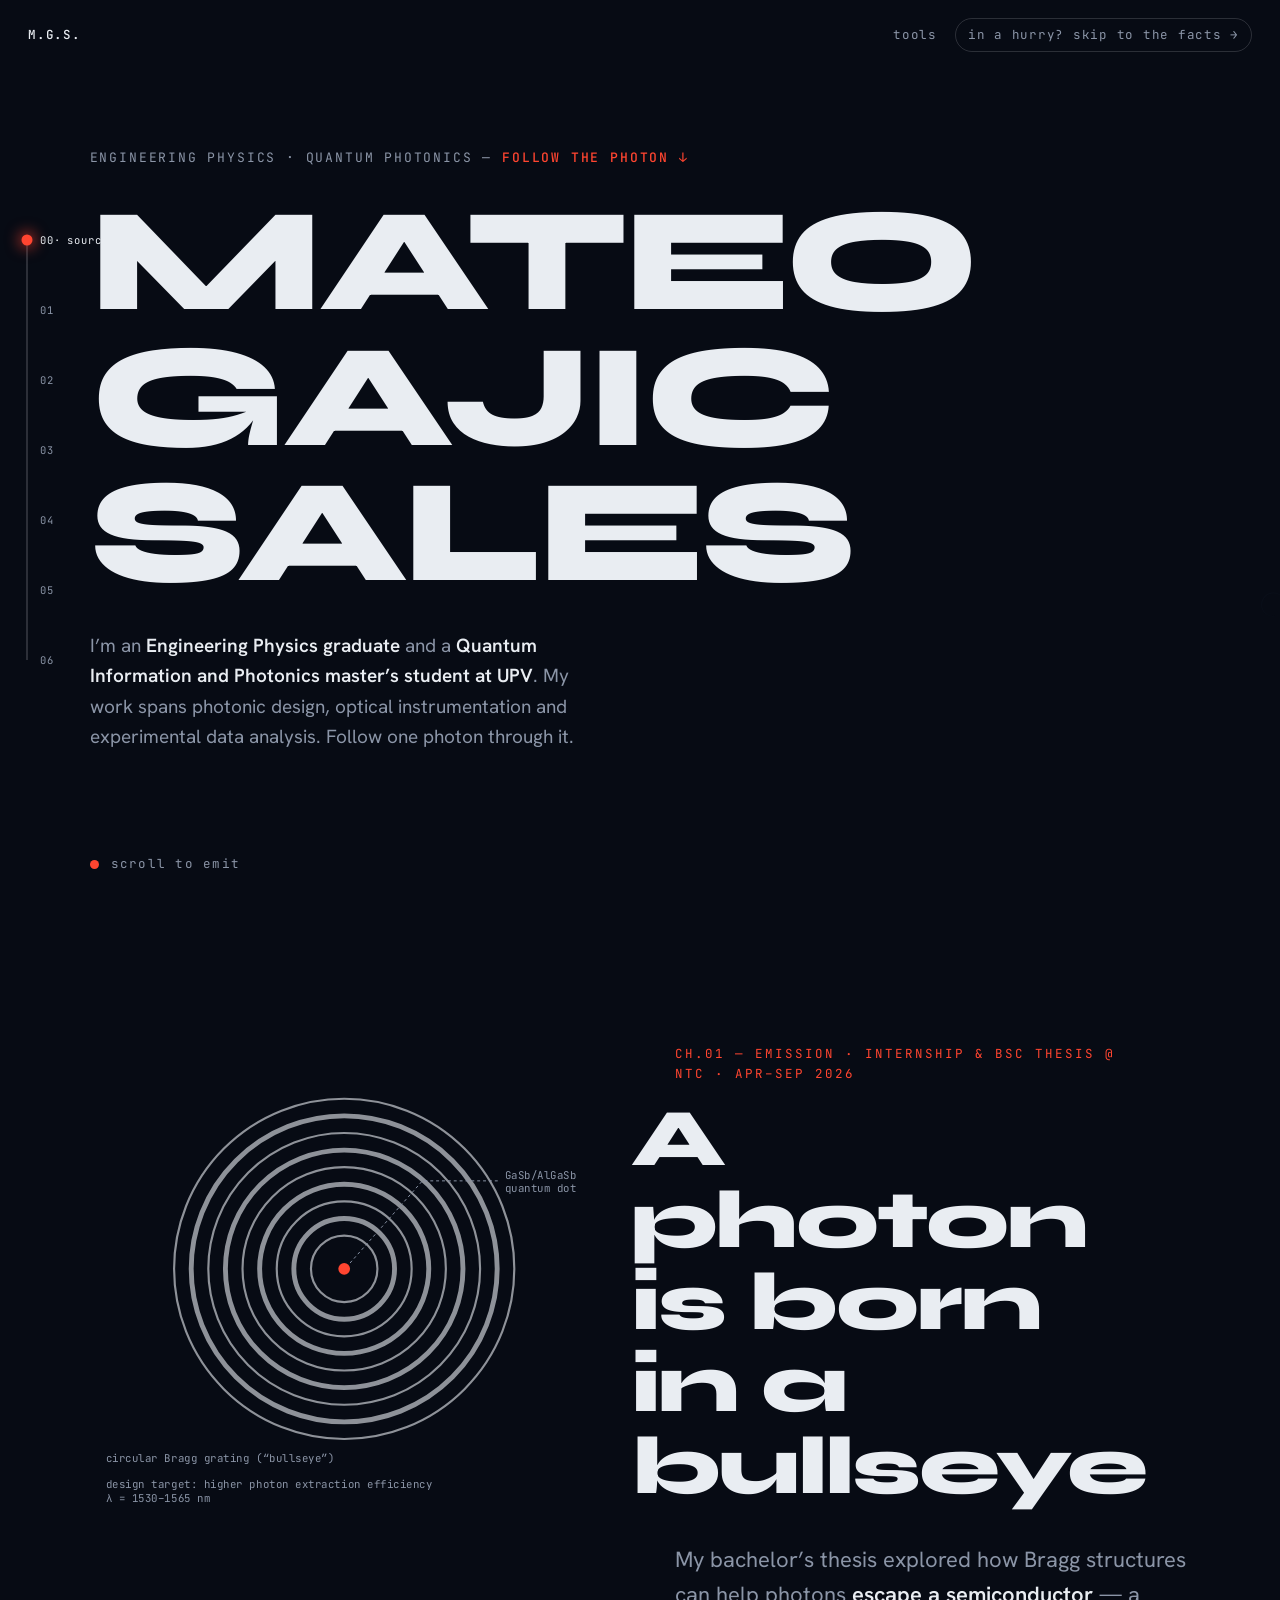
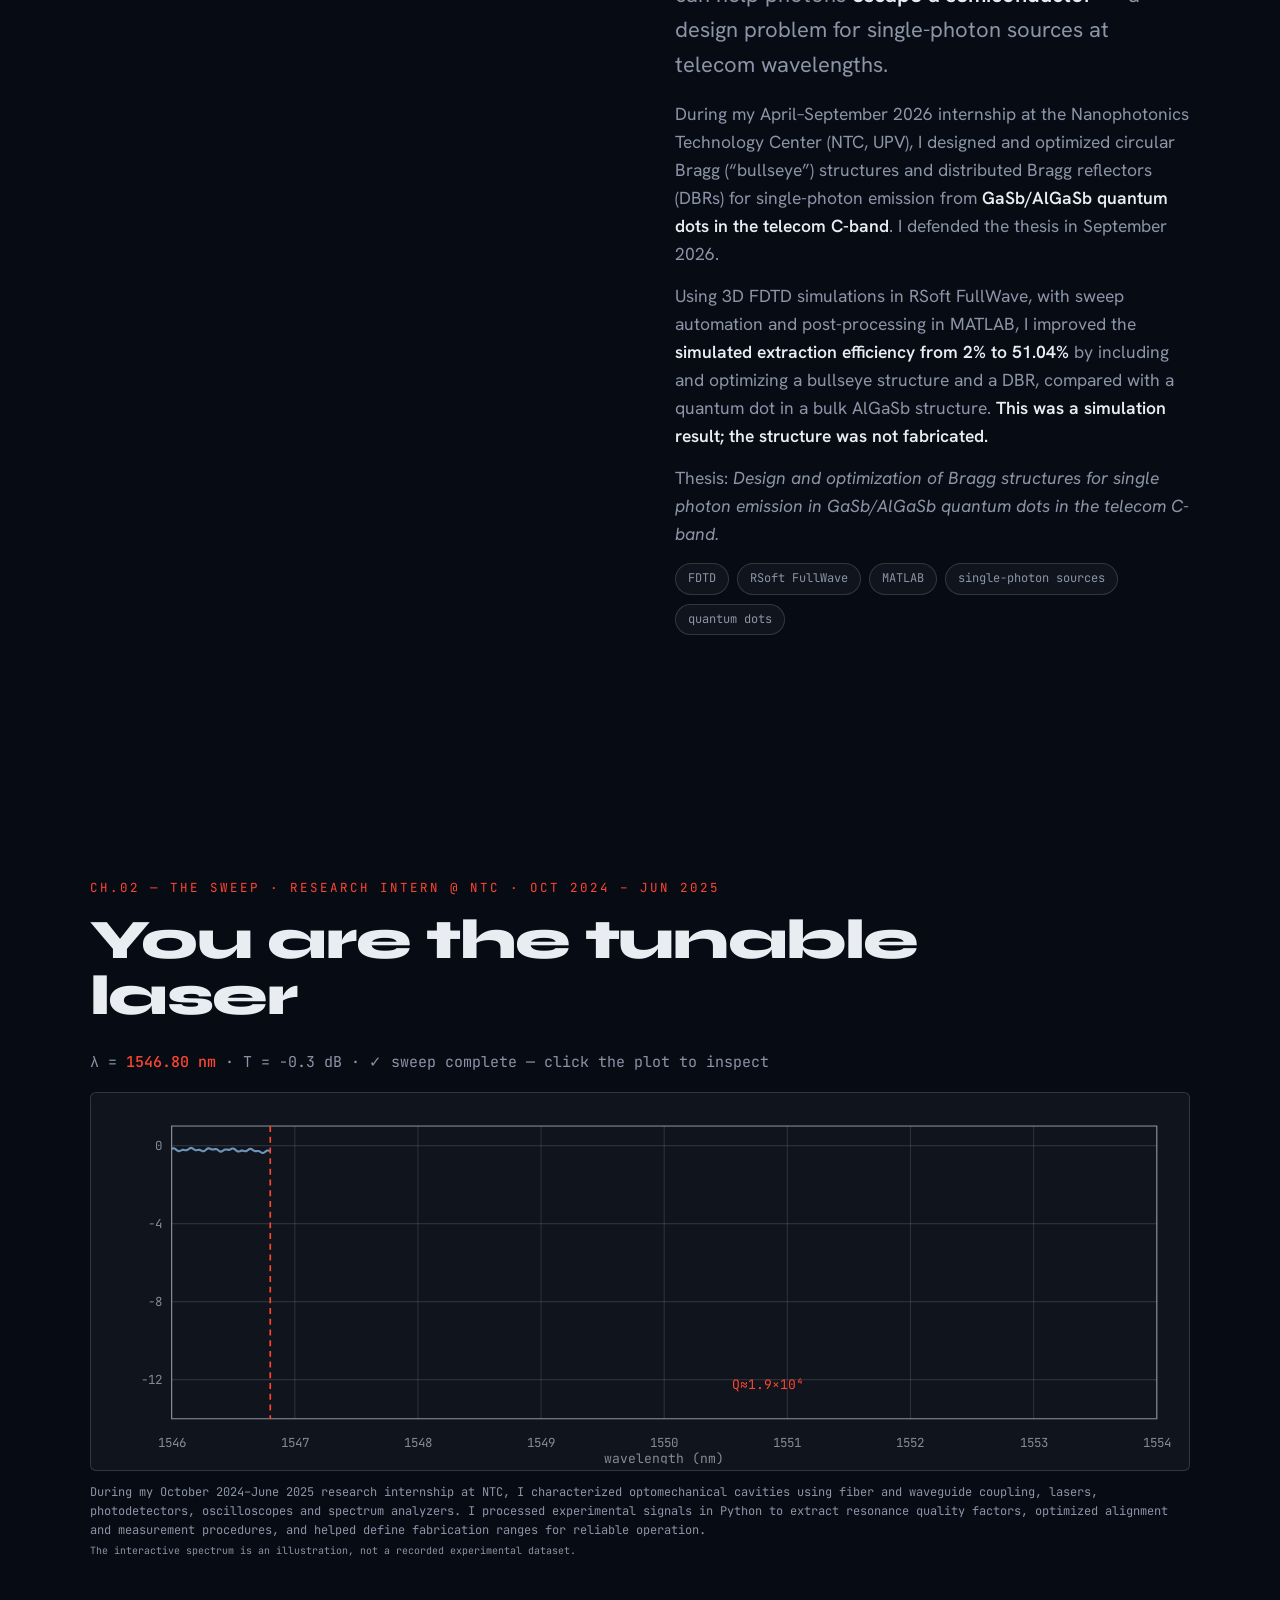
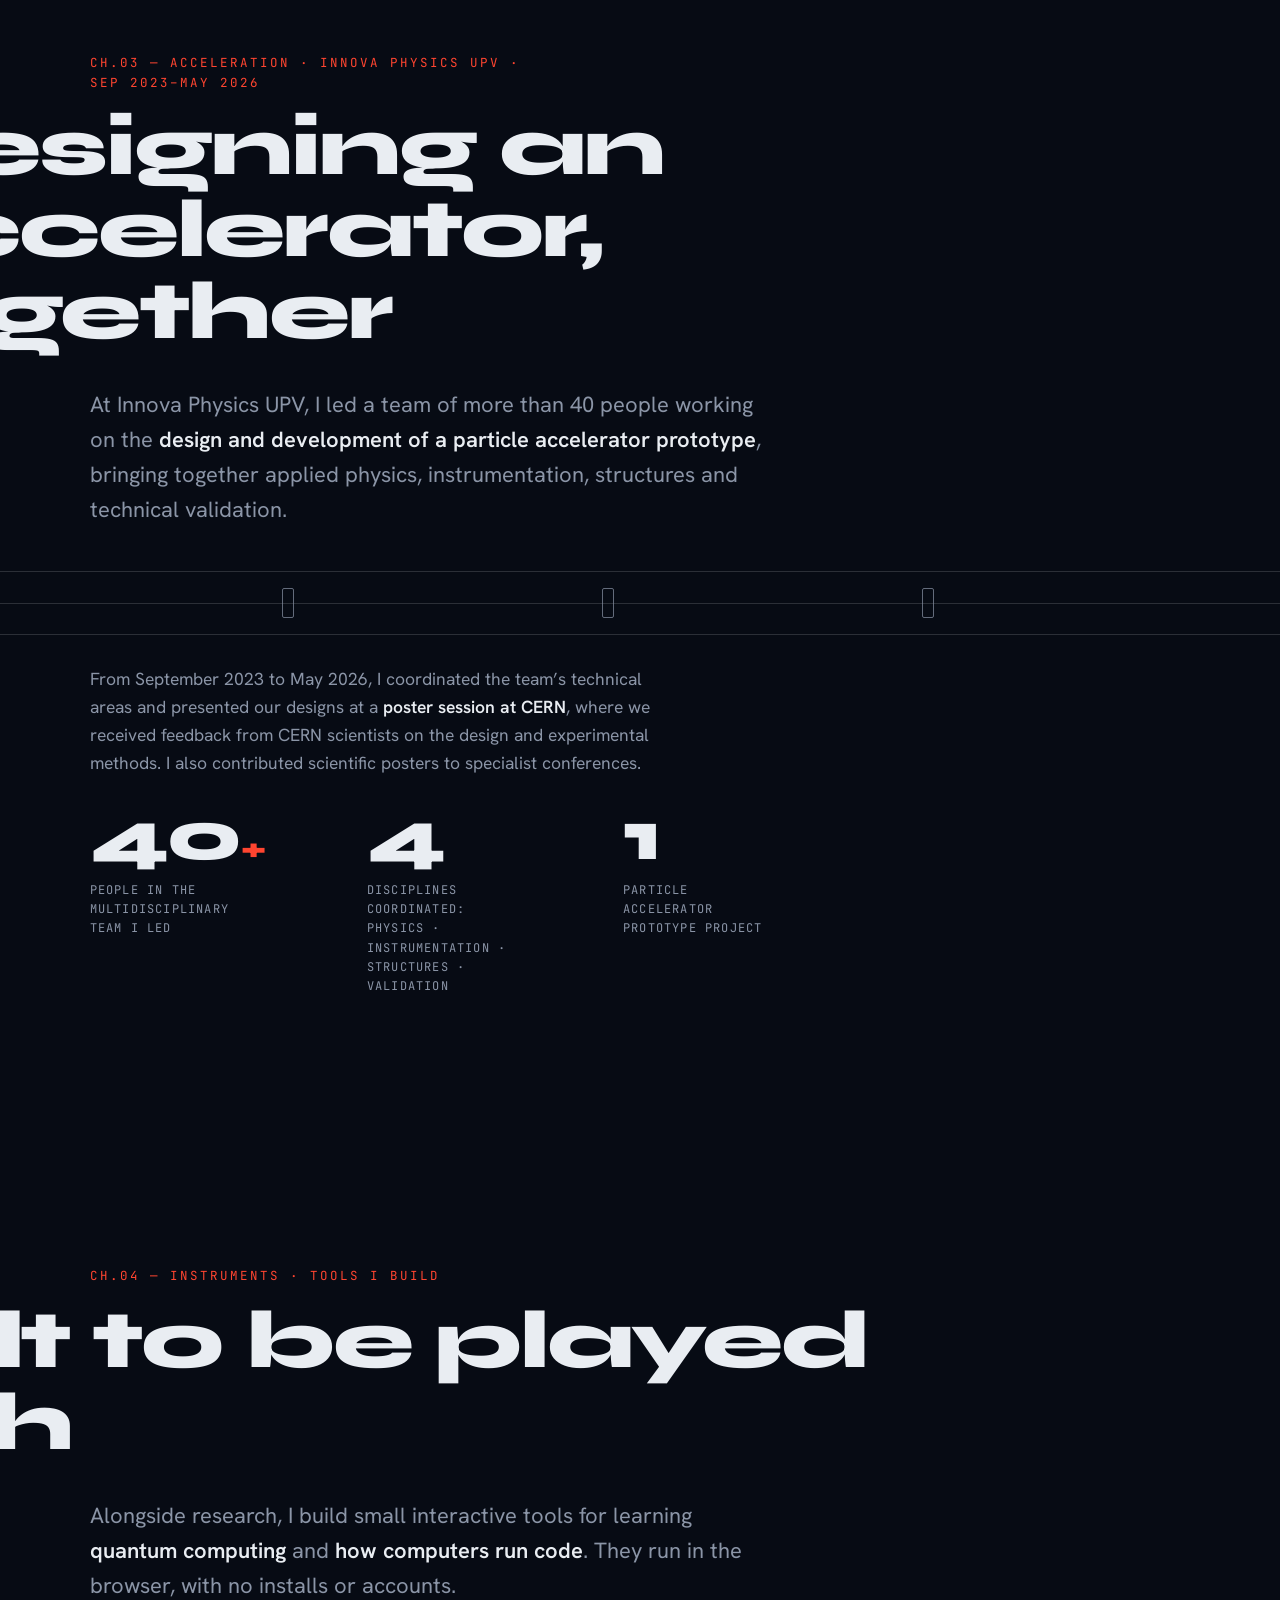
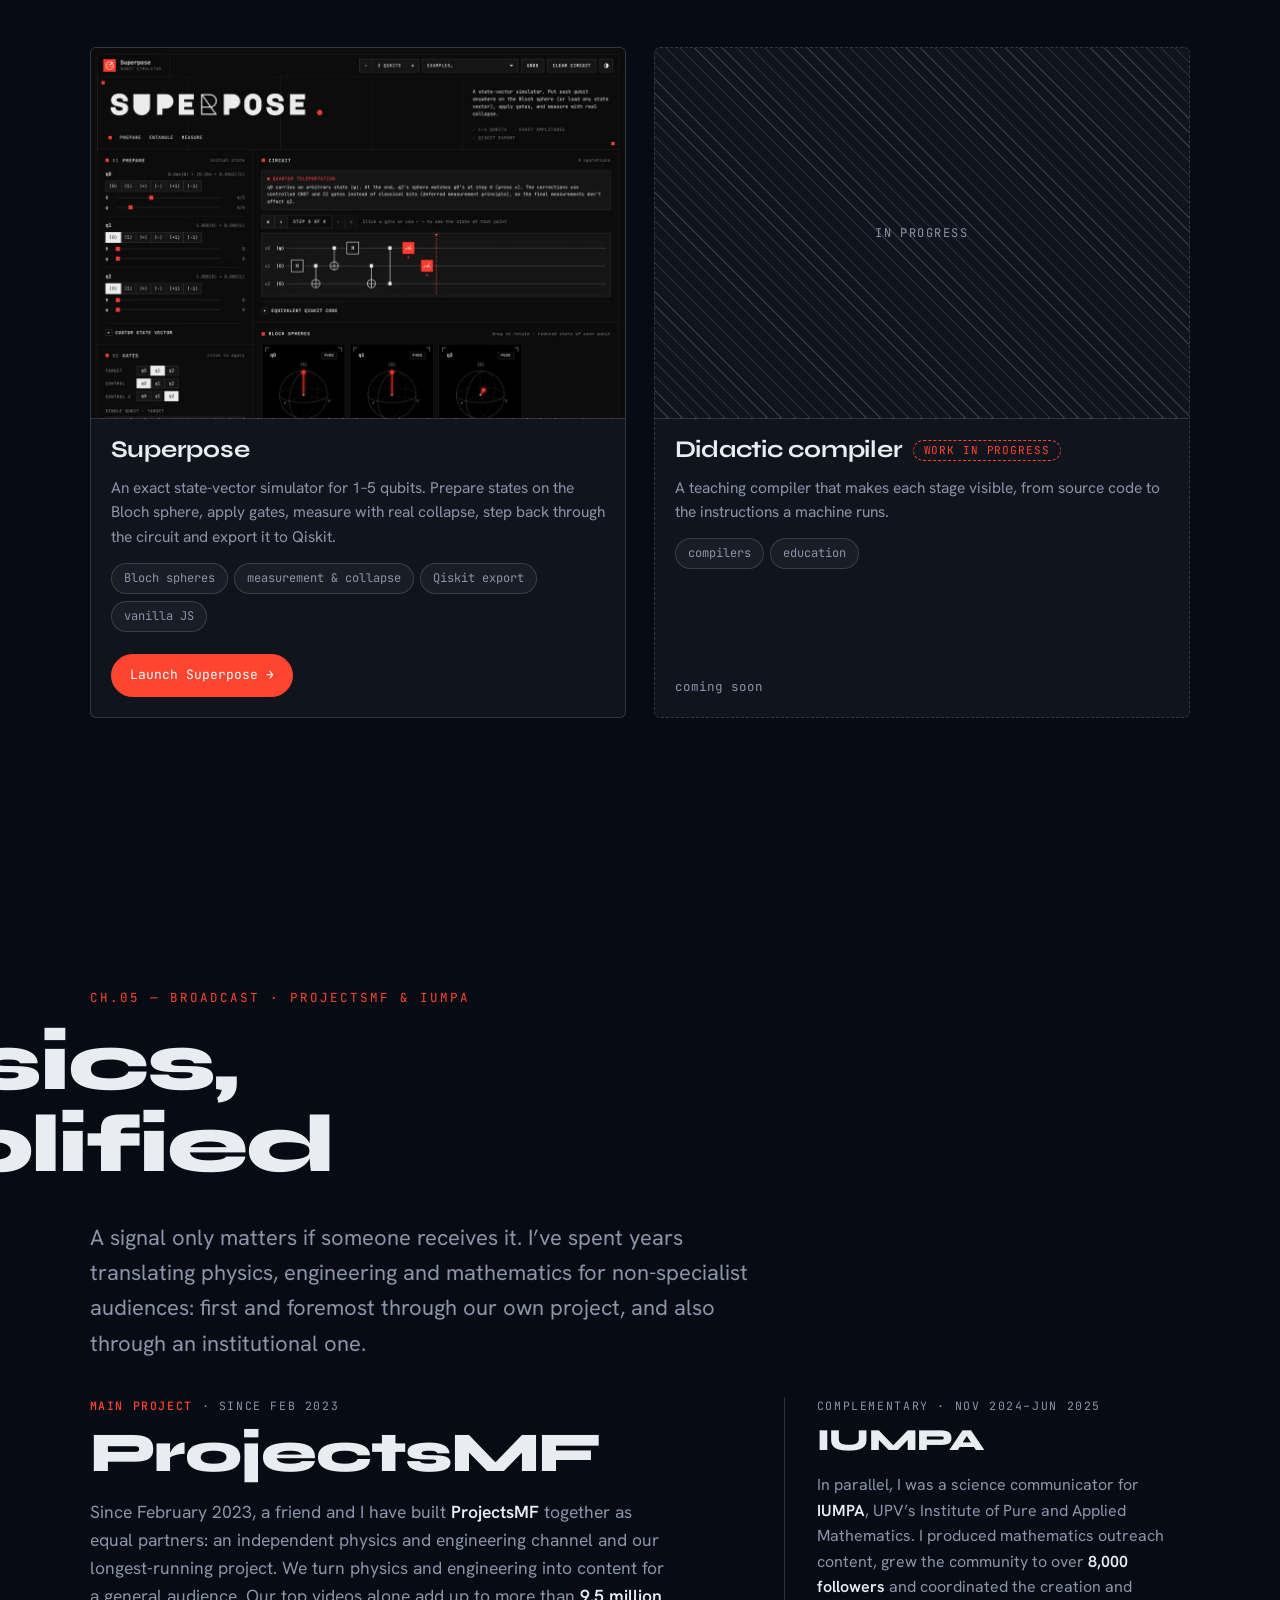
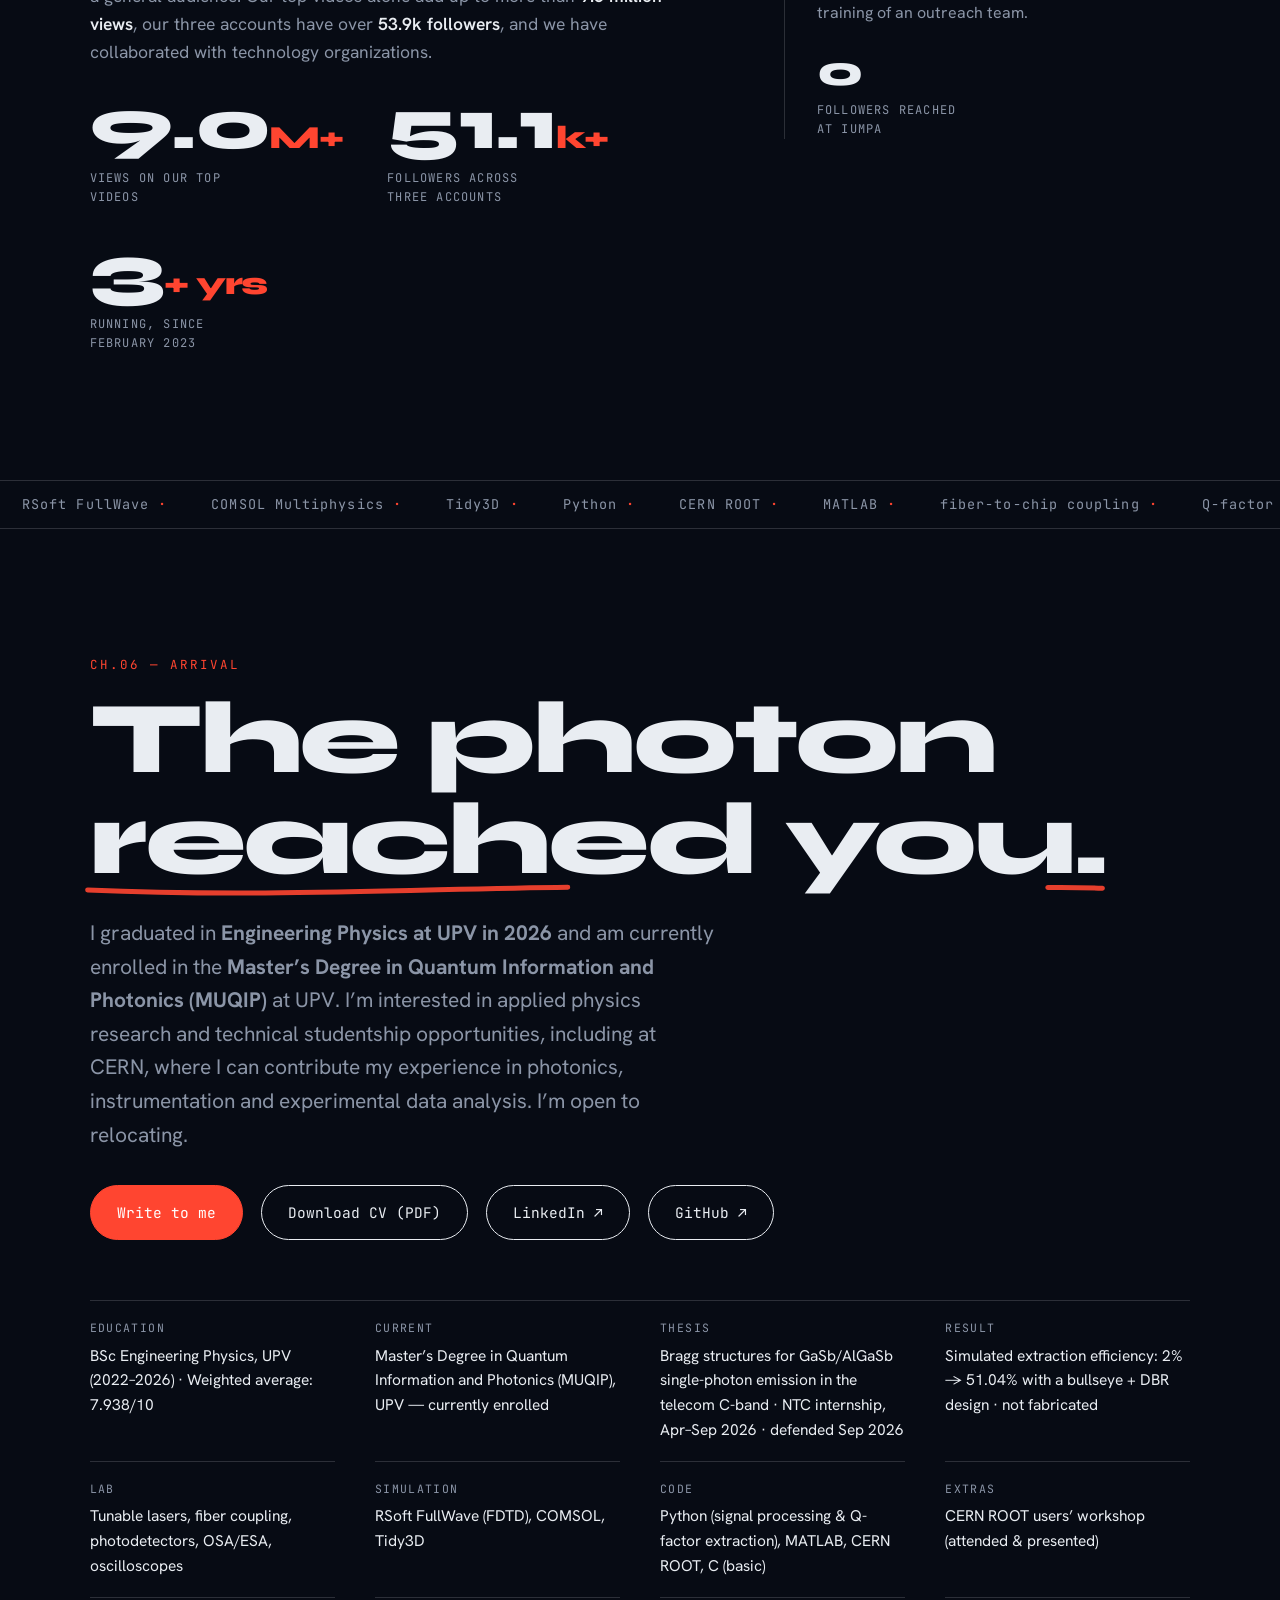
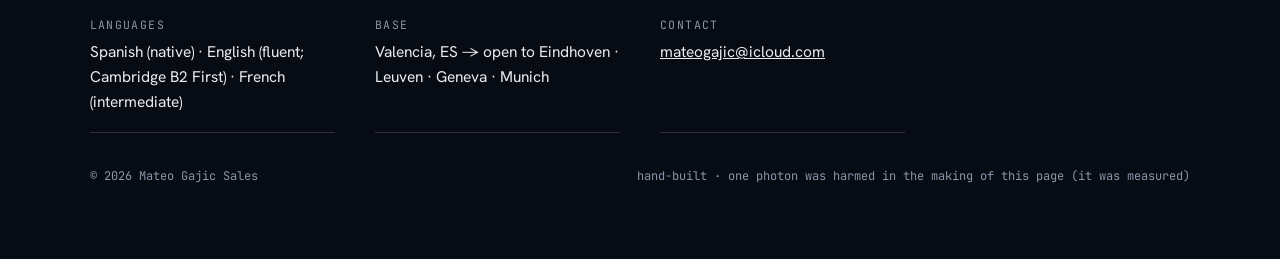
==== commit 229a8245: "Restructure Broadcast: ProjectsMF as main project, IUMPA as complementary - Split the chapter into a" ====
--- a/index.html
+++ b/index.html
@@ -277,6 +277,17 @@
 
 /* ---------- ch04 broadcast ---------- */
 .broadcast{position:relative;overflow:hidden}
+.bc-grid{position:relative;z-index:1;display:grid;grid-template-columns:minmax(0,1.55fr) minmax(0,1fr);gap:5vw;align-items:start;padding-top:18px;max-width:1240px}
+.bc-block .tag{font-family:var(--mono);font-size:11.5px;letter-spacing:.14em;text-transform:uppercase;color:var(--muted);padding-bottom:10px}
+.bc-block .tag b{color:var(--accent);font-weight:500}
+.bc-block h3{font-family:var(--display);font-weight:800;letter-spacing:-.02em;line-height:1;padding-bottom:16px}
+.bc-main h3{font-size:clamp(34px,4.4vw,58px)}
+.bc-side{border-left:1px solid var(--line);padding-left:clamp(18px,2.5vw,34px)}
+.bc-side h3{font-size:clamp(24px,2.4vw,32px)}
+.bc-side p{font-size:16px}
+.bc-grid .stats{gap:28px clamp(28px,3.5vw,56px)}
+.bc-side .stat .num{font-size:clamp(32px,3.4vw,44px)}
+@media (max-width:900px){.bc-grid{grid-template-columns:minmax(0,1fr);gap:44px}.bc-side{border-left:0;border-top:1px solid var(--line);padding-left:0;padding-top:30px}}
 .bc-rings{position:absolute;right:-12vw;top:50%;transform:translateY(-50%);width:60vw;max-width:760px;aspect-ratio:1;pointer-events:none;opacity:.5}
 .bc-rings i{position:absolute;inset:0;border:1px solid var(--wave);border-radius:50%;opacity:0}
 @media (prefers-reduced-motion:no-preference){
@@ -556,30 +567,52 @@
 <!-- ============ 05 · BROADCAST ============ -->
 <section class="chapter broadcast" data-theme="dark" data-ch="5" id="broadcast">
   <div class="bc-rings" aria-hidden="true"><i></i><i></i><i></i><i></i></div>
-  <p class="eyebrow rv">CH.05 — Broadcast · IUMPA &amp; ProjectsMF</p>
+  <p class="eyebrow rv">CH.05 — Broadcast · ProjectsMF &amp; IUMPA</p>
   <h2 class="rv kin">Physics, amplified</h2>
   <p class="lede rv">
-    A signal only matters if someone receives it. Through institutional and independent
-    outreach, I’ve translated physics and mathematics into content for non-specialist audiences.
+    A signal only matters if someone receives it. I’ve spent years translating physics,
+    engineering and mathematics for non-specialist audiences: first and foremost through
+    our own project, and also through an institutional one.
   </p>
-  <p class="rv">
-    As a science communicator for <b>IUMPA</b> (UPV’s Institute of Pure and Applied Mathematics),
-    from November 2024 to June 2025, I produced mathematics outreach content, grew the community
-    to over <b>8,000 followers</b> and coordinated the creation and training of an outreach team.
-    Since February 2023, I’ve also run <b>ProjectsMF</b>, my independent physics and engineering
-    channel, reaching tens of thousands of views and collaborating with technology organizations.
-  </p>
-  <!-- LINKS: paste each URL inside href=""; empty ones stay hidden. Add or remove platforms as needed -->
-  <div class="linkrow rv">
-    <a href="" target="_blank" rel="noopener">ProjectsMF · Instagram ↗</a>
-    <a href="" target="_blank" rel="noopener">ProjectsMF · TikTok ↗</a>
-    <a href="" target="_blank" rel="noopener">ProjectsMF · YouTube ↗</a>
-    <a href="" target="_blank" rel="noopener">IUMPA outreach ↗</a>
-  </div>
-  <div class="stats">
-    <div class="stat rv"><div class="num"><span data-count="8000">0</span></div><div class="lbl">followers reached at IUMPA</div></div>
-    <div class="stat rv"><div class="num"><span data-count="10">0</span><span class="unit">k+</span></div><div class="lbl">views across ProjectsMF</div></div>
-    <div class="stat rv"><div class="num"><span data-count="2">0</span></div><div class="lbl">channels: institutional + independent</div></div>
+  <div class="bc-grid">
+    <div class="bc-block bc-main">
+      <p class="tag rv"><b>Main project</b> · since Feb 2023</p>
+      <h3 class="rv">ProjectsMF</h3>
+      <p class="rv">
+        Since February 2023, a friend and I have built <b>ProjectsMF</b> together as equal
+        partners: an independent physics and engineering channel and our longest-running project.
+        We turn physics and engineering into content for a general audience. Our top videos alone
+        add up to more than <b>9.5 million views</b>, our three accounts have over
+        <b>53.9k followers</b>, and we have collaborated with technology organizations.
+      </p>
+      <!-- LINKS: paste each URL inside href=""; empty ones stay hidden. Add or remove platforms as needed -->
+      <div class="linkrow rv">
+        <a href="" target="_blank" rel="noopener">Instagram ↗</a>
+        <a href="" target="_blank" rel="noopener">TikTok ↗</a>
+        <a href="" target="_blank" rel="noopener">YouTube ↗</a>
+      </div>
+      <div class="stats">
+        <div class="stat rv"><div class="num"><span data-count="9.5" data-dec="1">0</span><span class="unit">M+</span></div><div class="lbl">views on our top videos</div></div>
+        <div class="stat rv"><div class="num"><span data-count="53.9" data-dec="1">0</span><span class="unit">k+</span></div><div class="lbl">followers across three accounts</div></div>
+        <div class="stat rv"><div class="num"><span data-count="3">0</span><span class="unit">+ yrs</span></div><div class="lbl">running, since February 2023</div></div>
+      </div>
+    </div>
+    <div class="bc-block bc-side">
+      <p class="tag rv">Complementary · Nov 2024–Jun 2025</p>
+      <h3 class="rv">IUMPA</h3>
+      <p class="rv">
+        In parallel, I was a science communicator for <b>IUMPA</b>, UPV’s Institute of Pure and
+        Applied Mathematics. I produced mathematics outreach content, grew the community to over
+        <b>8,000 followers</b> and coordinated the creation and training of an outreach team.
+      </p>
+      <!-- LINKS: paste the URL inside href="" to show the button -->
+      <div class="linkrow rv">
+        <a href="" target="_blank" rel="noopener">IUMPA outreach ↗</a>
+      </div>
+      <div class="stats">
+        <div class="stat rv"><div class="num"><span data-count="8000">0</span></div><div class="lbl">followers reached at IUMPA</div></div>
+      </div>
+    </div>
   </div>
 </section>
 
@@ -990,13 +1023,15 @@
       if (!en.isIntersecting) return;
       cIO.unobserve(en.target);
       var el = en.target, target = +el.getAttribute('data-count');
-      if (reduced){ el.textContent = target.toLocaleString('en'); return; }
+      var dec = +(el.getAttribute('data-dec') || 0);
+      function fmt(v){ return v.toLocaleString('en', {minimumFractionDigits:dec, maximumFractionDigits:dec}); }
+      if (reduced){ el.textContent = fmt(target); return; }
       var t0 = null;
       function step(ts){
         if (!t0) t0 = ts;
         var p = Math.min(1, (ts-t0)/1300);
         p = 1 - Math.pow(1-p, 3);
-        el.textContent = Math.round(target*p).toLocaleString('en');
+        el.textContent = fmt(dec ? target*p : Math.round(target*p));
         if (p < 1) requestAnimationFrame(step);
       }
       requestAnimationFrame(step);
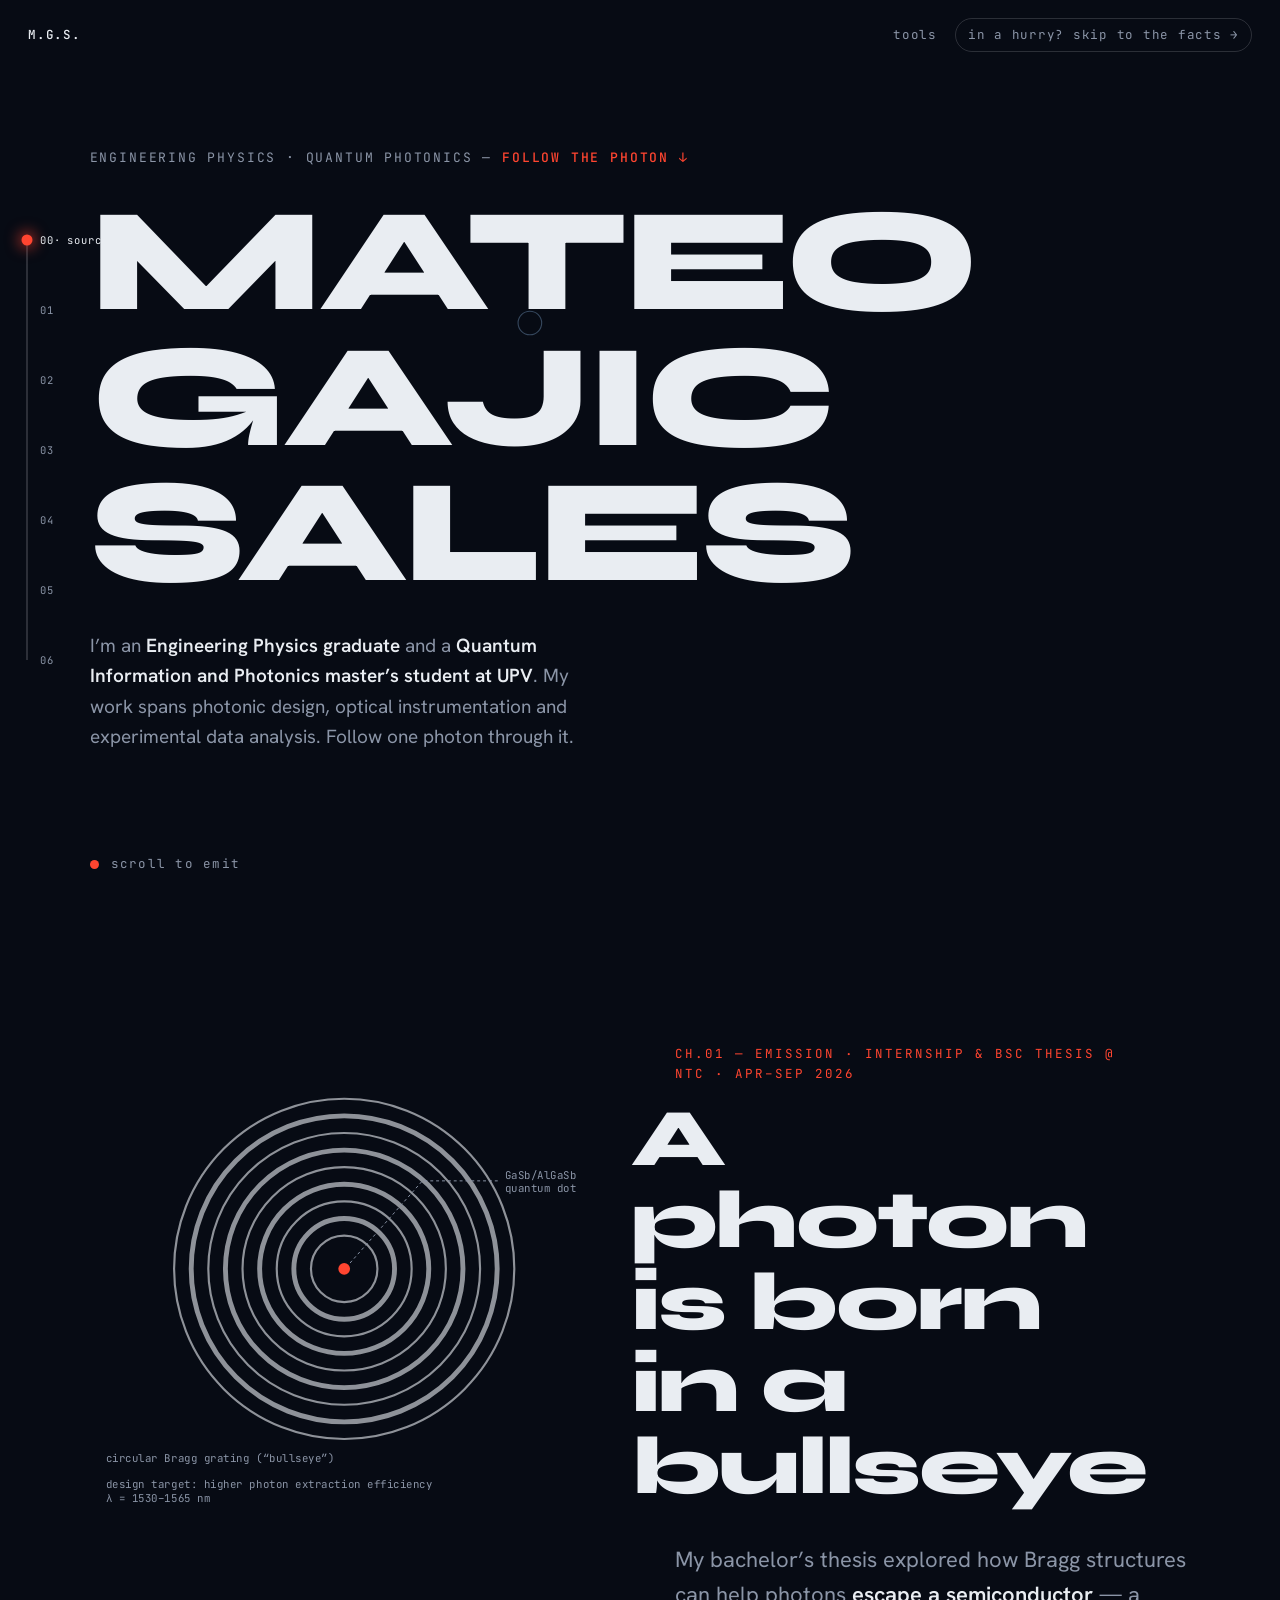
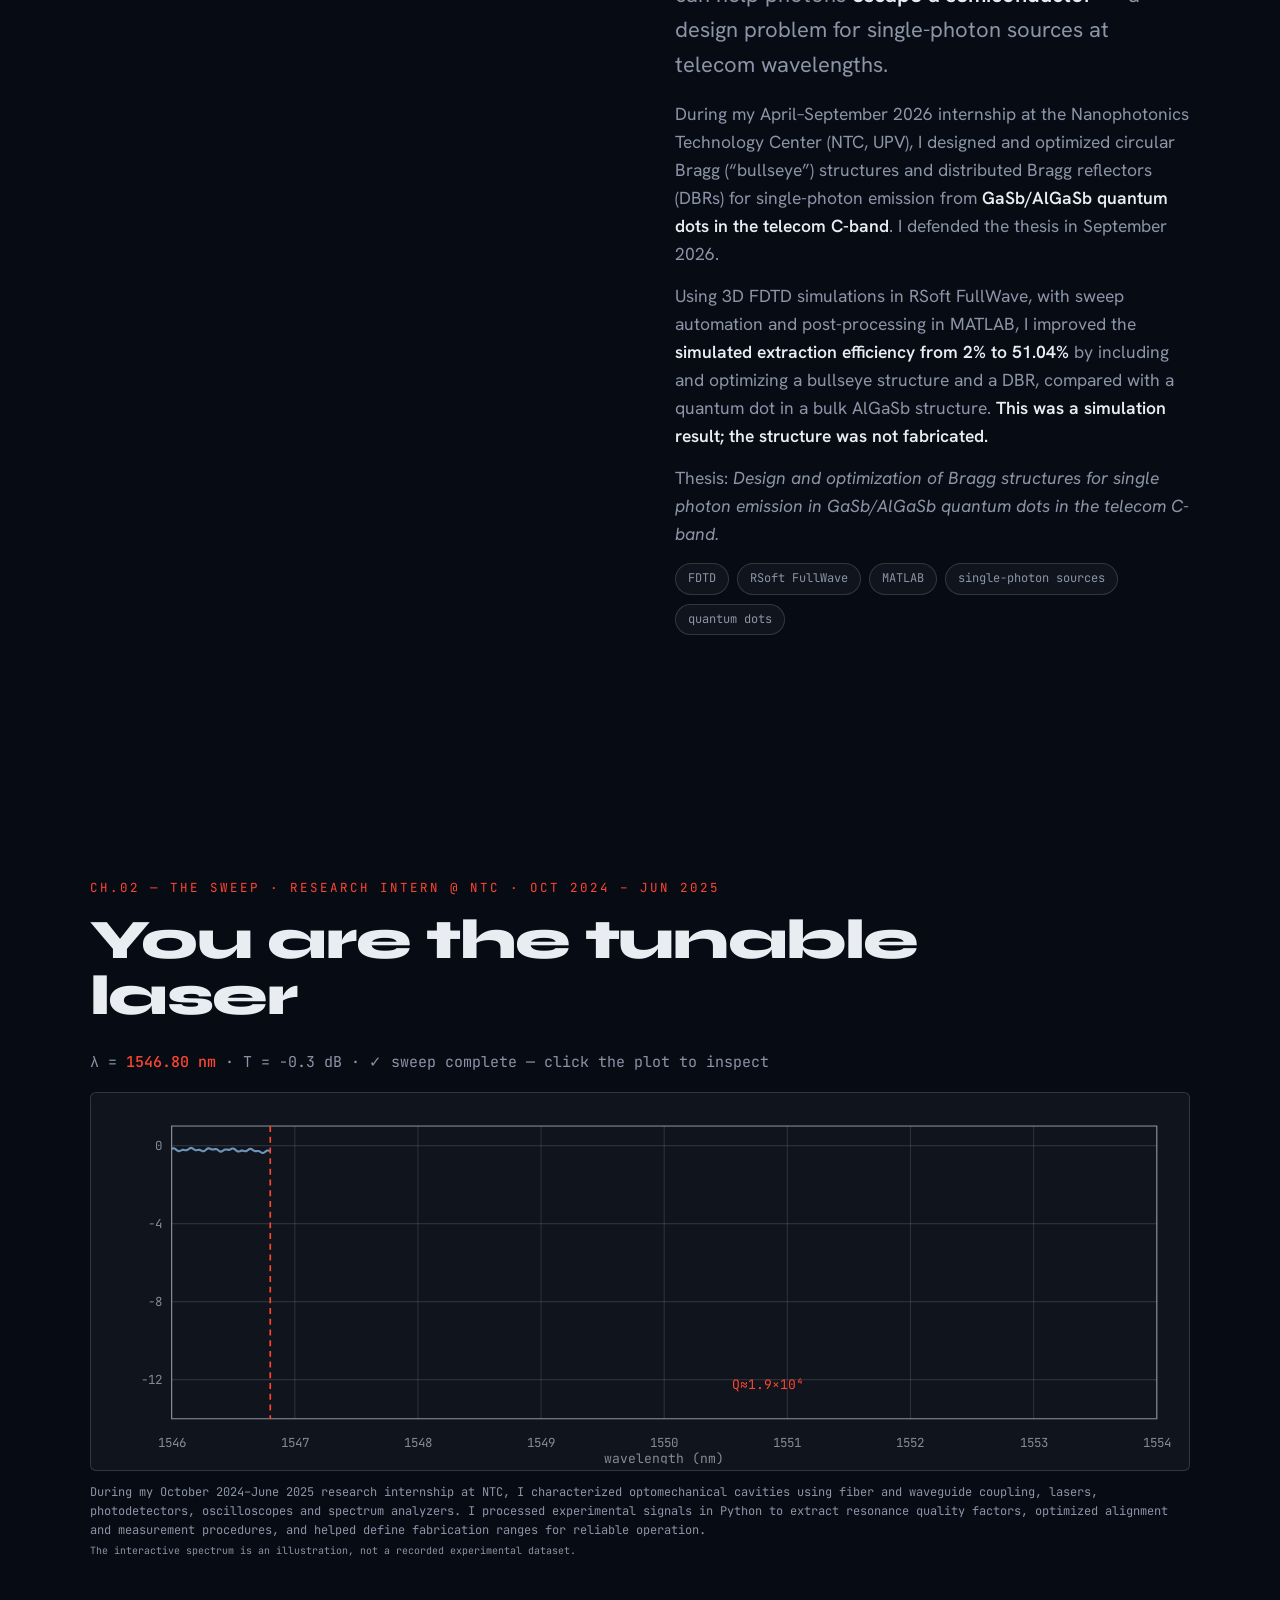
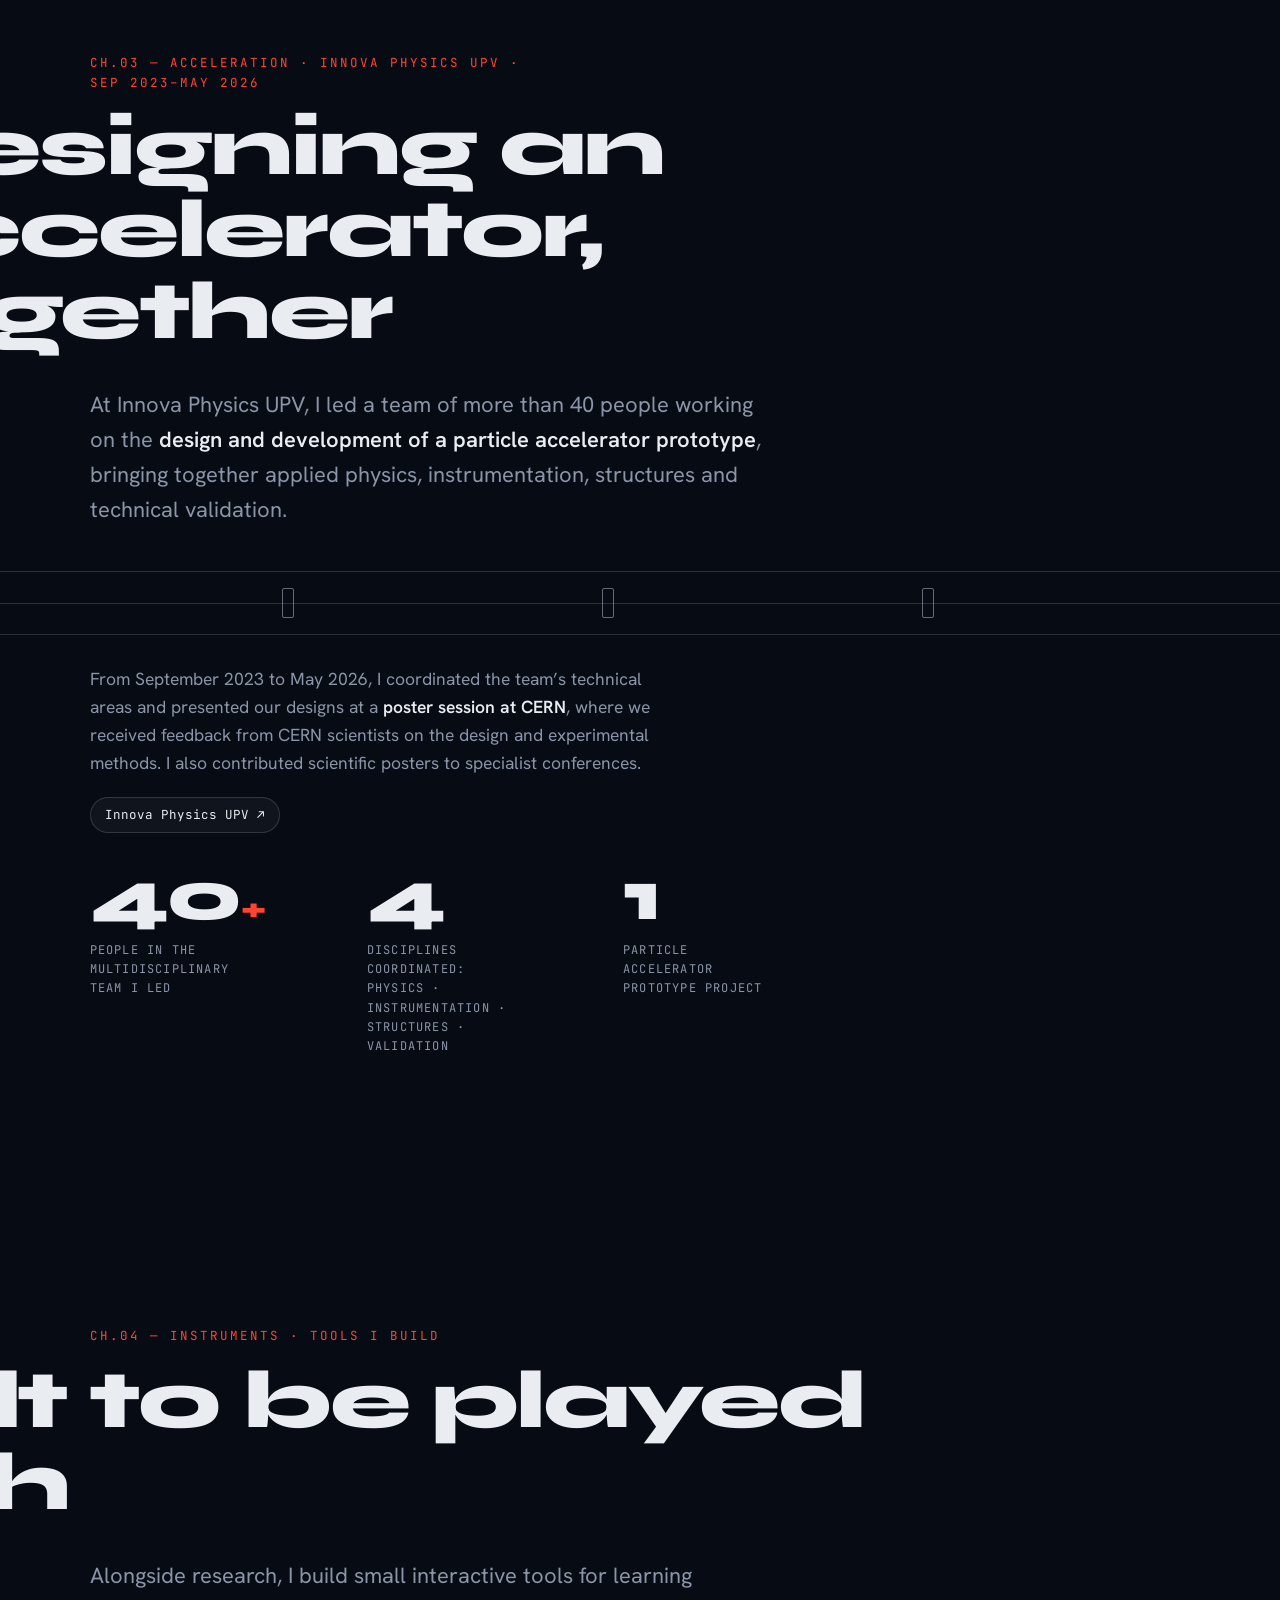
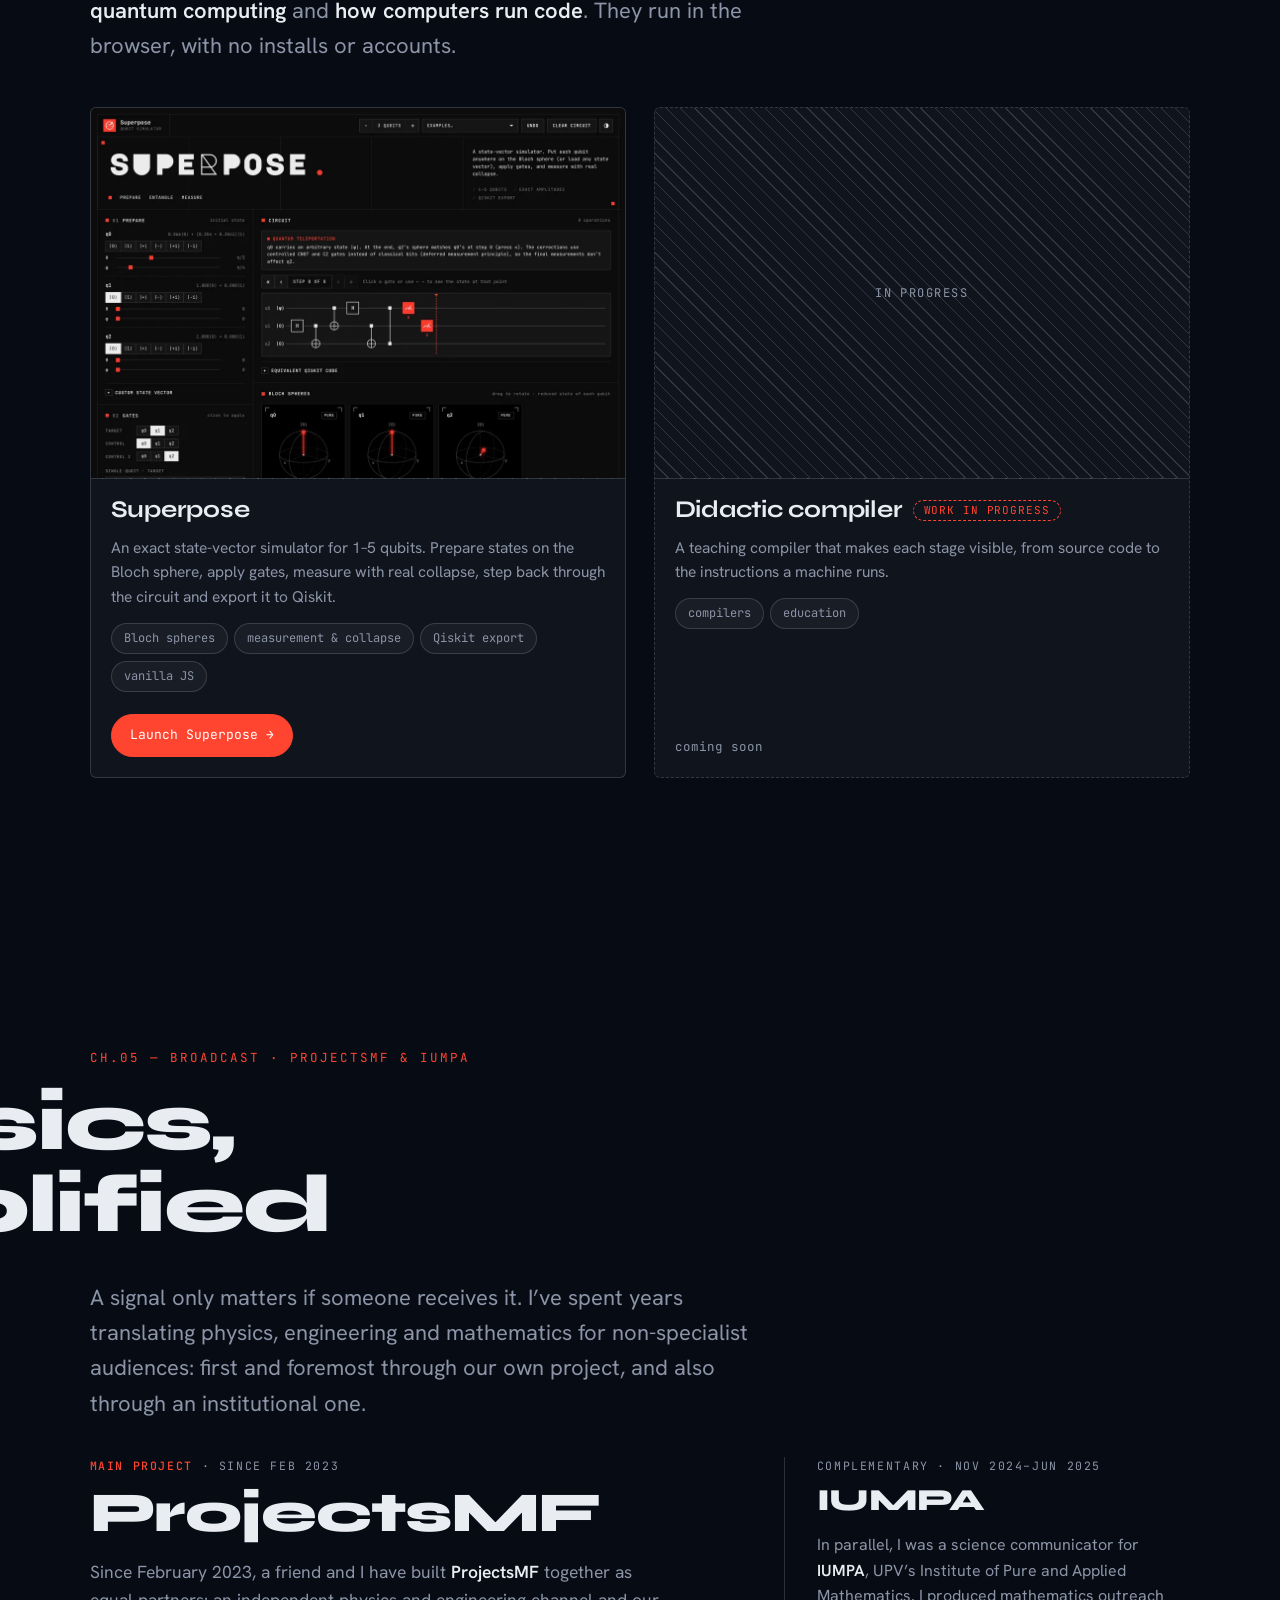
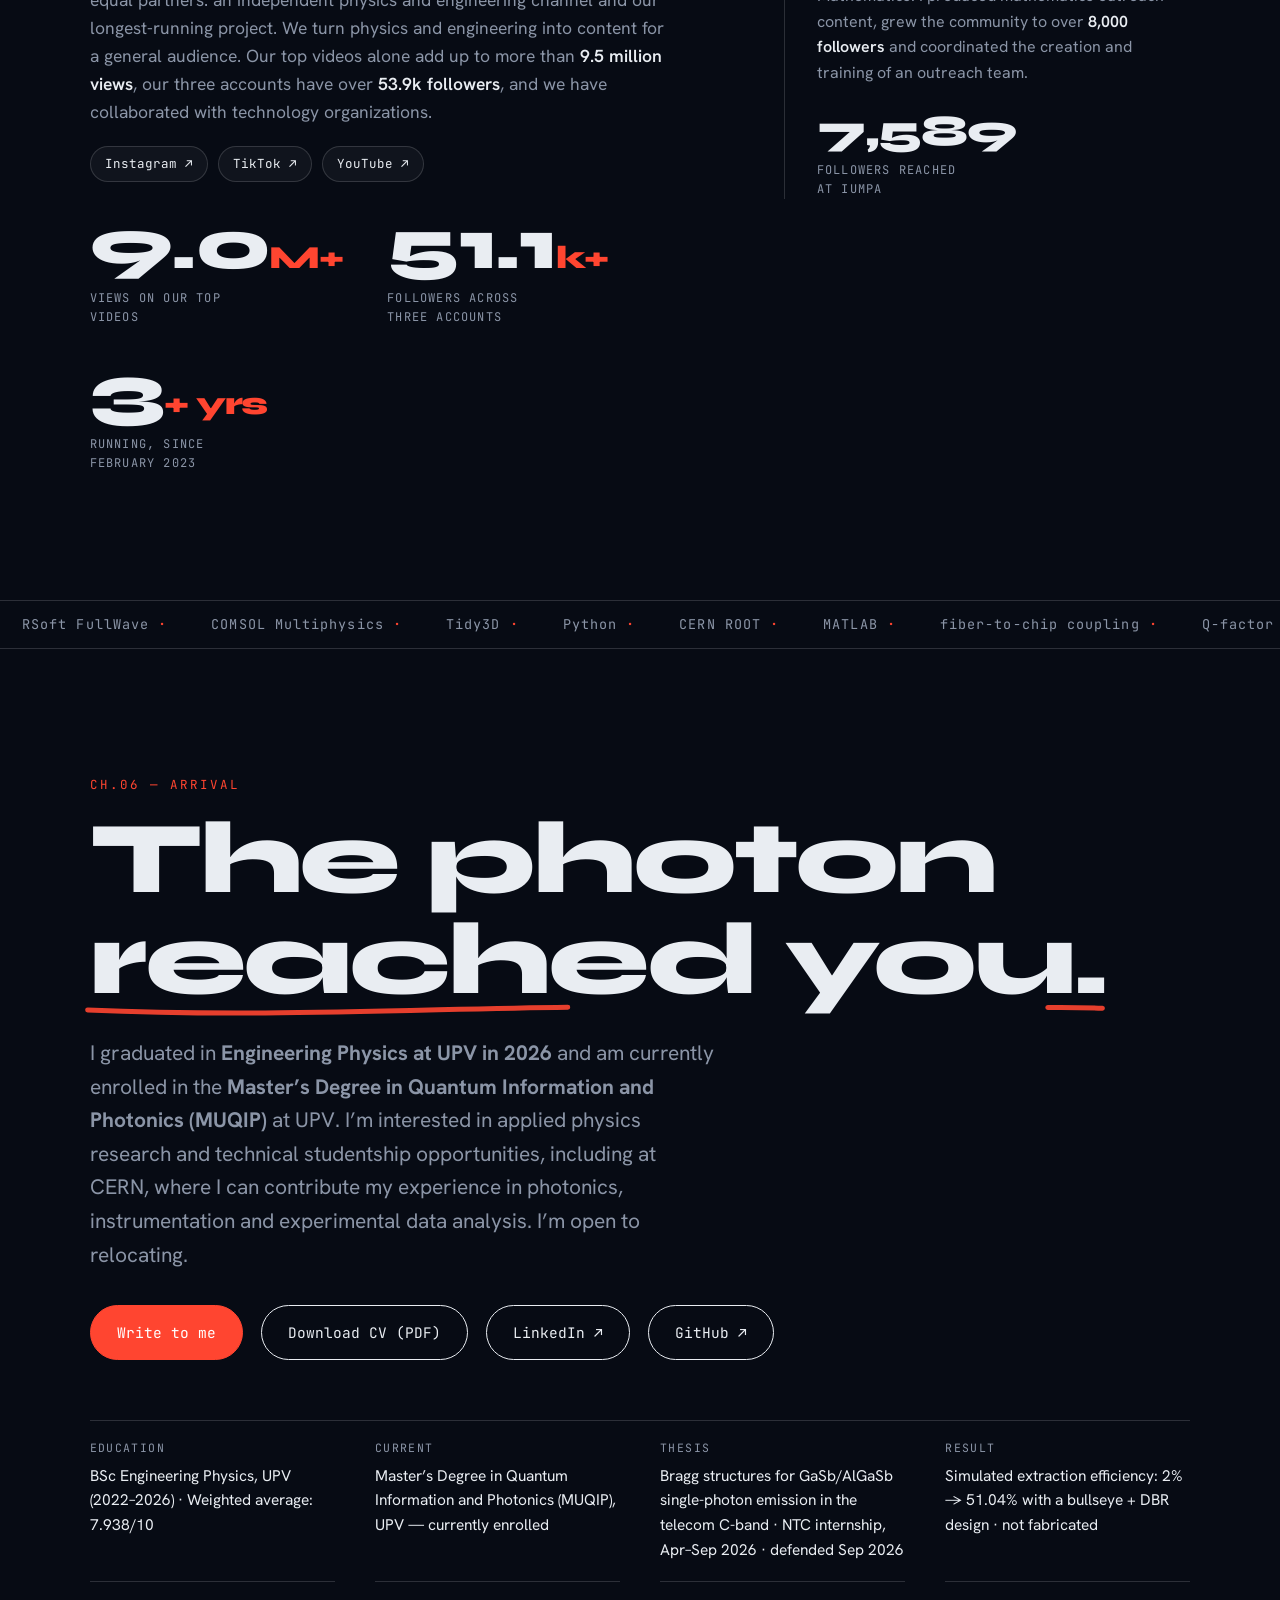
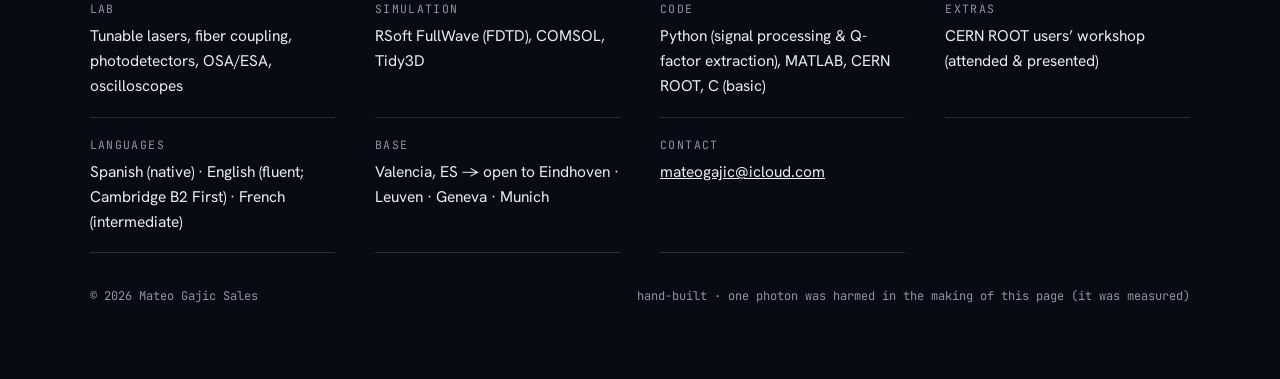
==== commit e2e9da5c: "Added links to the projects websites and social networks" ====
--- a/index.html
+++ b/index.html
@@ -520,7 +520,7 @@
   </p>
   <!-- LINKS: paste the URL inside href="" to show the button -->
   <div class="linkrow rv">
-    <a href="" target="_blank" rel="noopener">Innova Physics UPV ↗</a>
+    <a href="https://innova-physics-upv.github.io" target="_blank" rel="noopener">Innova Physics UPV ↗</a>
   </div>
   <div class="stats">
     <div class="stat rv"><div class="num"><span data-count="40">0</span><span class="unit">+</span></div><div class="lbl">people in the multidisciplinary team I led</div></div>
@@ -587,9 +587,9 @@
       </p>
       <!-- LINKS: paste each URL inside href=""; empty ones stay hidden. Add or remove platforms as needed -->
       <div class="linkrow rv">
-        <a href="" target="_blank" rel="noopener">Instagram ↗</a>
-        <a href="" target="_blank" rel="noopener">TikTok ↗</a>
-        <a href="" target="_blank" rel="noopener">YouTube ↗</a>
+        <a href="https://www.instagram.com/weareprojectsmf" target="_blank" rel="noopener">Instagram ↗</a>
+        <a href="https://www.tiktok.com/@projectsmf" target="_blank" rel="noopener">TikTok ↗</a>
+        <a href="https://www.youtube.com/@mfprojectss" target="_blank" rel="noopener">YouTube ↗</a>
       </div>
       <div class="stats">
         <div class="stat rv"><div class="num"><span data-count="9.5" data-dec="1">0</span><span class="unit">M+</span></div><div class="lbl">views on our top videos</div></div>
